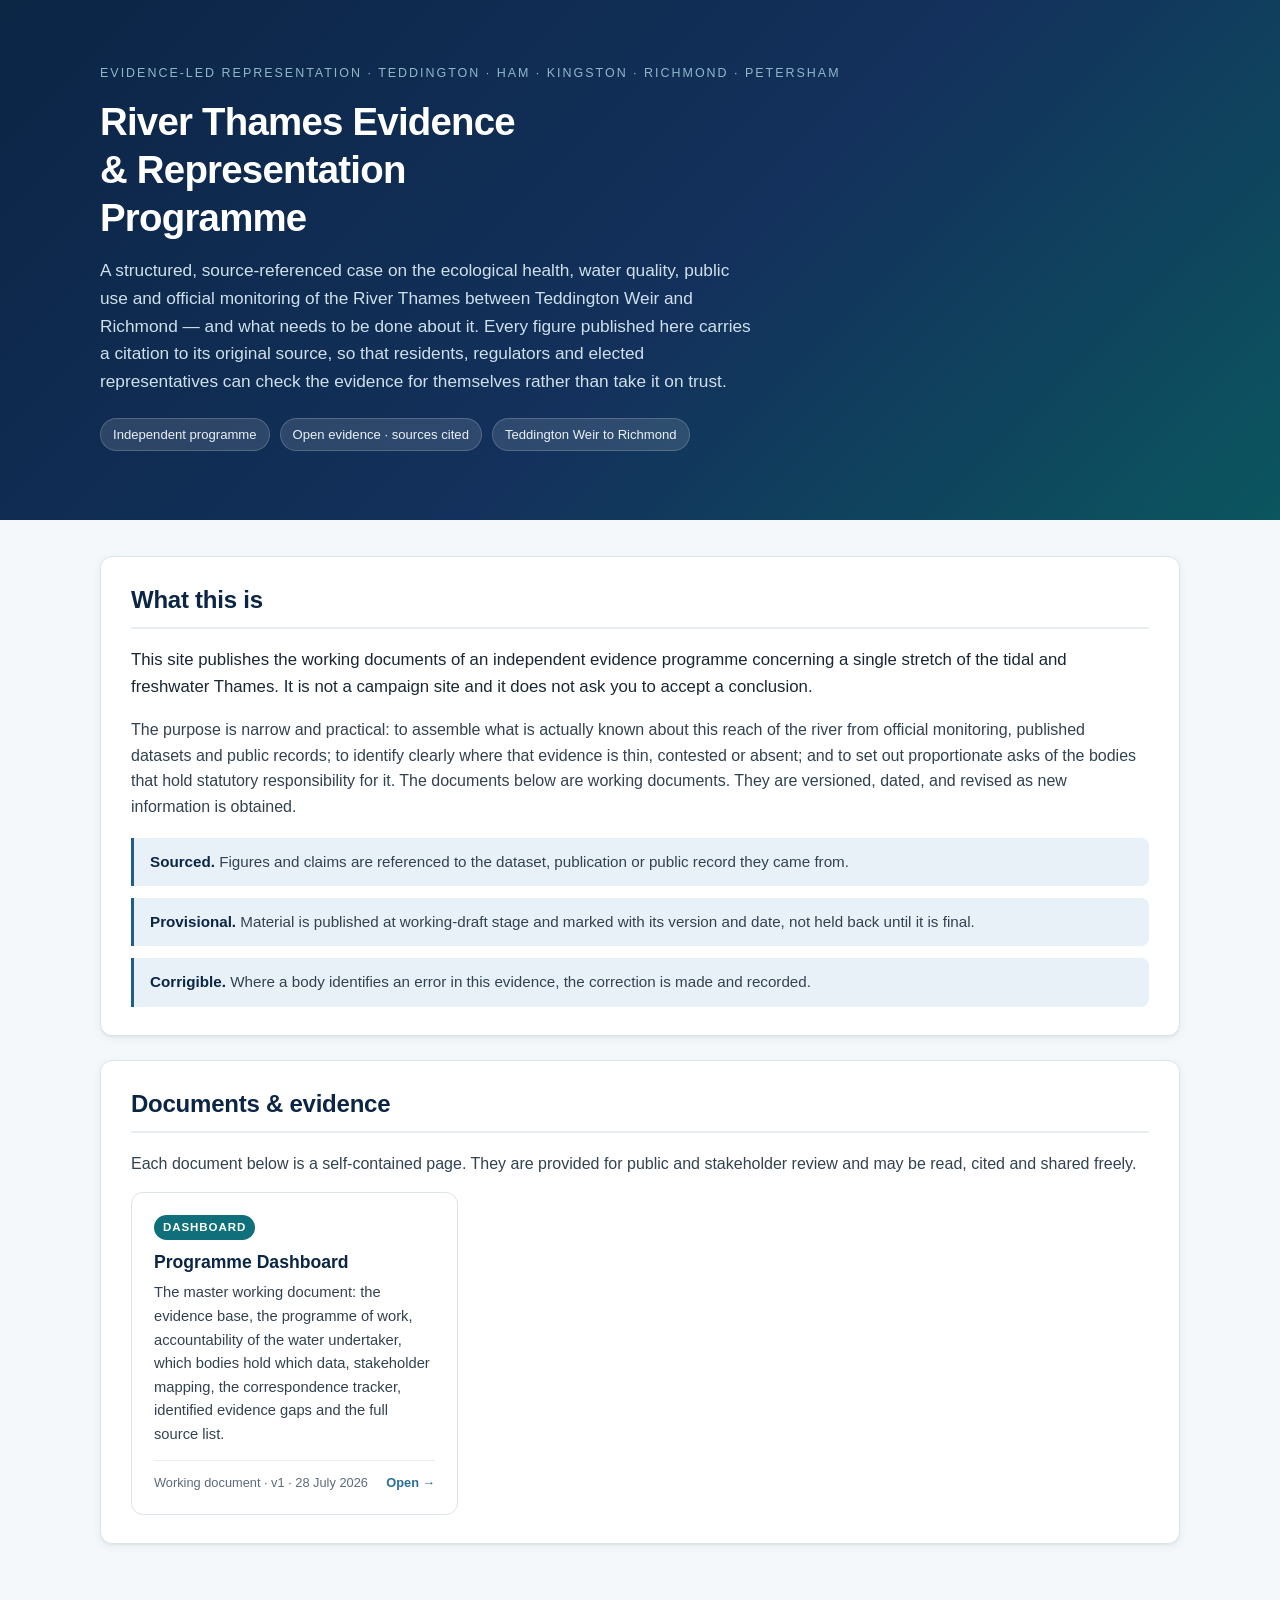
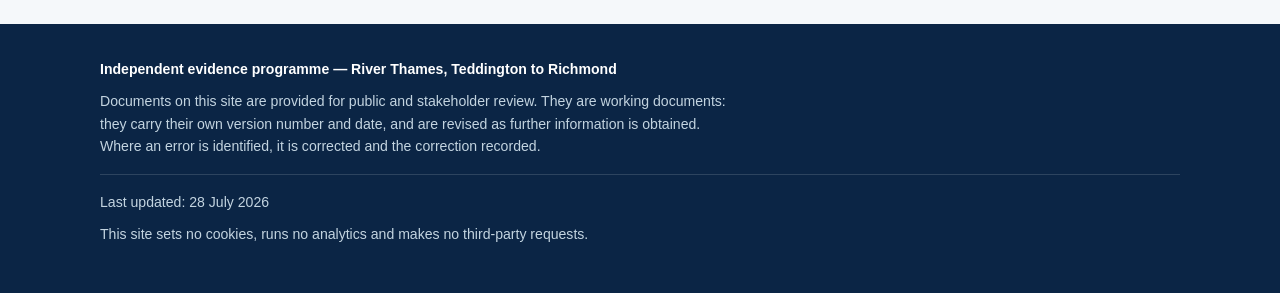
==== index.html @ 8371b926 "Public evidence site: landing page, dashboard, SWA config" ====
<!DOCTYPE html>
<html lang="en">
<head>
<meta charset="UTF-8">
<meta name="viewport" content="width=device-width, initial-scale=1.0">
<title>River Thames Evidence &amp; Representation Programme — Teddington to Richmond</title>
<meta name="description" content="An independent, source-referenced evidence programme on the ecological health, water quality, public use and official monitoring of the River Thames between Teddington Weir and Richmond.">
<meta name="robots" content="index, follow">
<meta name="color-scheme" content="light">
<link rel="icon" href="data:image/svg+xml,%3Csvg xmlns='http://www.w3.org/2000/svg' viewBox='0 0 32 32'%3E%3Crect width='32' height='32' rx='7' fill='%230b2545'/%3E%3Cpath d='M4 20c4-3 6 3 10 0s6 3 10 0' stroke='%232a6f97' stroke-width='2.5' fill='none' stroke-linecap='round'/%3E%3Cpath d='M4 25c4-3 6 3 10 0s6 3 10 0' stroke='%230f6f7a' stroke-width='2.5' fill='none' stroke-linecap='round'/%3E%3C/svg%3E">
<style>
  /* Palette and tokens carried over verbatim from the programme dashboard
     so the landing page and the documents read as one system. */
  :root{
    --navy:#0b2545; --navy2:#13315c; --teal:#0f6f7a; --teal-d:#0b565f;
    --river:#2a6f97; --ink:#1a2733; --body:#33424f; --muted:#5c6b78;
    --line:#dce4ec; --line2:#e9eef3; --bg:#f5f8fa; --card:#ffffff;
    --info:#1d5e8c; --info-bg:#e8f1f8;
    --shadow:0 1px 2px rgba(11,37,69,.06),0 3px 10px rgba(11,37,69,.05);
    --shadow-lift:0 2px 4px rgba(11,37,69,.08),0 10px 24px rgba(11,37,69,.10);
    --radius:12px;
  }
  *{box-sizing:border-box}
  html{scroll-behavior:smooth}
  body{
    margin:0; background:var(--bg); color:var(--body);
    font-family:-apple-system,BlinkMacSystemFont,"Segoe UI",Roboto,Helvetica,Arial,sans-serif;
    line-height:1.6; font-size:16px; -webkit-font-smoothing:antialiased;
  }
  a{color:var(--river)}
  a:hover{text-decoration:underline}
  h1,h2,h3{color:var(--navy); line-height:1.25; margin:0 0 .5em}
  p{margin:0 0 1em}
  .wrap{max-width:1120px; margin:0 auto; padding:0 20px}

  /* Keyboard users get a visible landing spot on every focusable element. */
  a:focus-visible,.skip:focus{outline:3px solid var(--teal); outline-offset:3px; border-radius:4px}
  .skip{
    position:absolute; left:-9999px; top:0; z-index:100;
    background:#fff; color:var(--navy); padding:12px 18px; font-weight:600;
    border-radius:0 0 var(--radius) 0;
  }
  .skip:focus{left:0}

  /* ---------- Hero ---------- */
  header.hero{
    background:linear-gradient(135deg,var(--navy) 0%,var(--navy2) 55%,var(--teal-d) 100%);
    color:#eaf1f6; padding:64px 0 56px;
  }
  header.hero .eyebrow{
    font-size:.78rem; letter-spacing:.16em; text-transform:uppercase;
    color:#8fb8c9; margin-bottom:14px;
  }
  header.hero h1{
    color:#fff; font-size:2.4rem; letter-spacing:-.02em;
    margin-bottom:.4em; max-width:20ch;
  }
  header.hero .mission{
    color:#cfe0ea; font-size:1.08rem; max-width:68ch; margin-bottom:22px;
  }
  header.hero .meta{display:flex; flex-wrap:wrap; gap:8px 10px; font-size:.82rem}
  header.hero .meta span{
    background:rgba(255,255,255,.12); border:1px solid rgba(255,255,255,.18);
    padding:5px 12px; border-radius:999px; color:#eaf1f6;
  }

  main{padding:36px 0 56px}
  section{
    background:var(--card); border:1px solid var(--line); border-radius:var(--radius);
    box-shadow:var(--shadow); padding:28px 30px; margin:0 0 24px;
  }
  section>h2{
    font-size:1.5rem; letter-spacing:-.01em; padding-bottom:12px;
    border-bottom:2px solid var(--line2); margin-bottom:18px;
  }
  .lede{font-size:1.05rem; color:var(--ink)}
  section p:last-child{margin-bottom:0}

  .principles{list-style:none; margin:18px 0 0; padding:0; display:grid; gap:12px}
  .principles li{
    padding:12px 16px; background:var(--info-bg); border-left:3px solid var(--info);
    border-radius:0 8px 8px 0; font-size:.95rem;
  }
  .principles strong{color:var(--navy)}

  /* ---------- Document cards ---------- */
  .doc-grid{
    display:grid; gap:18px; margin:0; padding:0; list-style:none;
    grid-template-columns:repeat(auto-fill,minmax(310px,1fr));
  }
  .doc-card{
    position:relative; display:flex; flex-direction:column;
    background:var(--card); border:1px solid var(--line); border-radius:var(--radius);
    padding:22px 22px 20px; transition:box-shadow .18s ease, border-color .18s ease, transform .18s ease;
  }
  .doc-card:hover{box-shadow:var(--shadow-lift); border-color:#c2d3e2; transform:translateY(-2px)}
  /* The whole card is the click target, but only the <a> is in the tab order,
     so keyboard and pointer users get the same affordance without duplicate stops. */
  .doc-card:focus-within{box-shadow:var(--shadow-lift); border-color:var(--teal)}
  .doc-card h3{font-size:1.1rem; margin:0 0 .45em}
  .doc-card h3 a{color:var(--navy); text-decoration:none}
  .doc-card h3 a::after{content:""; position:absolute; inset:0; border-radius:var(--radius)}
  .doc-card h3 a:hover{text-decoration:underline}
  .doc-card p{font-size:.92rem; color:var(--body); margin:0 0 14px}
  .doc-card .tag{
    align-self:flex-start; font-size:.72rem; font-weight:700; letter-spacing:.08em;
    text-transform:uppercase; color:#fff; background:var(--teal);
    padding:3px 9px; border-radius:999px; margin-bottom:12px;
  }
  .doc-card .foot{
    margin-top:auto; padding-top:12px; border-top:1px solid var(--line2);
    font-size:.8rem; color:var(--muted); display:flex; justify-content:space-between; gap:10px;
  }
  .doc-card .open{color:var(--river); font-weight:600}

  /* ---------- Footer ---------- */
  footer.site{
    background:var(--navy); color:#c3d4e0; padding:34px 0 38px; font-size:.88rem;
  }
  footer.site .wrap>p{margin:0 0 .7em; max-width:80ch}
  footer.site strong{color:#fff; font-weight:600}
  footer.site a{color:#9ec7dd}
  footer.site .rule{height:1px; background:rgba(255,255,255,.14); margin:16px 0}

  @media (max-width:640px){
    header.hero{padding:44px 0 38px}
    header.hero h1{font-size:1.75rem}
    header.hero .mission{font-size:1rem}
    section{padding:22px 20px}
    section>h2{font-size:1.3rem}
    .doc-grid{grid-template-columns:1fr}
  }
  @media (prefers-reduced-motion:reduce){
    html{scroll-behavior:auto}
    .doc-card{transition:none}
    .doc-card:hover{transform:none}
  }
</style>
</head>
<body>

<a class="skip" href="#documents">Skip to documents</a>

<header class="hero">
  <div class="wrap">
    <p class="eyebrow">Evidence-led representation · Teddington · Ham · Kingston · Richmond · Petersham</p>
    <h1>River Thames Evidence &amp; Representation Programme</h1>
    <p class="mission">
      A structured, source-referenced case on the ecological health, water quality, public use and
      official monitoring of the River Thames between Teddington Weir and Richmond — and what needs
      to be done about it. Every figure published here carries a citation to its original source,
      so that residents, regulators and elected representatives can check the evidence for
      themselves rather than take it on trust.
    </p>
    <p class="meta">
      <span>Independent programme</span>
      <span>Open evidence · sources cited</span>
      <span>Teddington Weir to Richmond</span>
    </p>
  </div>
</header>

<main>
  <div class="wrap">

    <section id="about" aria-labelledby="about-h">
      <h2 id="about-h">What this is</h2>
      <p class="lede">
        This site publishes the working documents of an independent evidence programme concerning
        a single stretch of the tidal and freshwater Thames. It is not a campaign site and it does
        not ask you to accept a conclusion.
      </p>
      <p>
        The purpose is narrow and practical: to assemble what is actually known about this reach of
        the river from official monitoring, published datasets and public records; to identify
        clearly where that evidence is thin, contested or absent; and to set out proportionate asks
        of the bodies that hold statutory responsibility for it. The documents below are working
        documents. They are versioned, dated, and revised as new information is obtained.
      </p>
      <ul class="principles">
        <li><strong>Sourced.</strong> Figures and claims are referenced to the dataset, publication or public record they came from.</li>
        <li><strong>Provisional.</strong> Material is published at working-draft stage and marked with its version and date, not held back until it is final.</li>
        <li><strong>Corrigible.</strong> Where a body identifies an error in this evidence, the correction is made and recorded.</li>
      </ul>
    </section>

    <section id="documents" aria-labelledby="documents-h">
      <h2 id="documents-h">Documents &amp; evidence</h2>
      <p>
        Each document below is a self-contained page. They are provided for public and stakeholder
        review and may be read, cited and shared freely.
      </p>

      <ul class="doc-grid">

        <!-- ===================================================================
             TO ADD A DOCUMENT:
             1. Drop your .html file into /docs
             2. Copy one <li class="doc-card"> block below and edit the four
                parts marked ①②③④. Nothing else needs to change.
             ================================================================ -->

        <li class="doc-card">
          <span class="tag">Dashboard</span>
          <!-- ① link + ② title -->
          <h3><a href="/docs/River-Thames-Programme-Dashboard.html">Programme Dashboard</a></h3>
          <!-- ③ description -->
          <p>
            The master working document: the evidence base, the programme of work, accountability
            of the water undertaker, which bodies hold which data, stakeholder mapping, the
            correspondence tracker, identified evidence gaps and the full source list.
          </p>
          <!-- ④ status / date -->
          <p class="foot"><span>Working document · v1 · 28 July 2026</span><span class="open">Open →</span></p>
        </li>

      </ul>
    </section>

  </div>
</main>

<footer class="site">
  <div class="wrap">
    <p><strong>Independent evidence programme — River Thames, Teddington to Richmond</strong></p>
    <p>
      Documents on this site are provided for public and stakeholder review. They are working
      documents: they carry their own version number and date, and are revised as further
      information is obtained. Where an error is identified, it is corrected and the correction
      recorded.
    </p>
    <div class="rule"></div>
    <p>Last updated: <time datetime="2026-07-28">28 July 2026</time></p>
    <p>This site sets no cookies, runs no analytics and makes no third-party requests.</p>
  </div>
</footer>

</body>
</html>
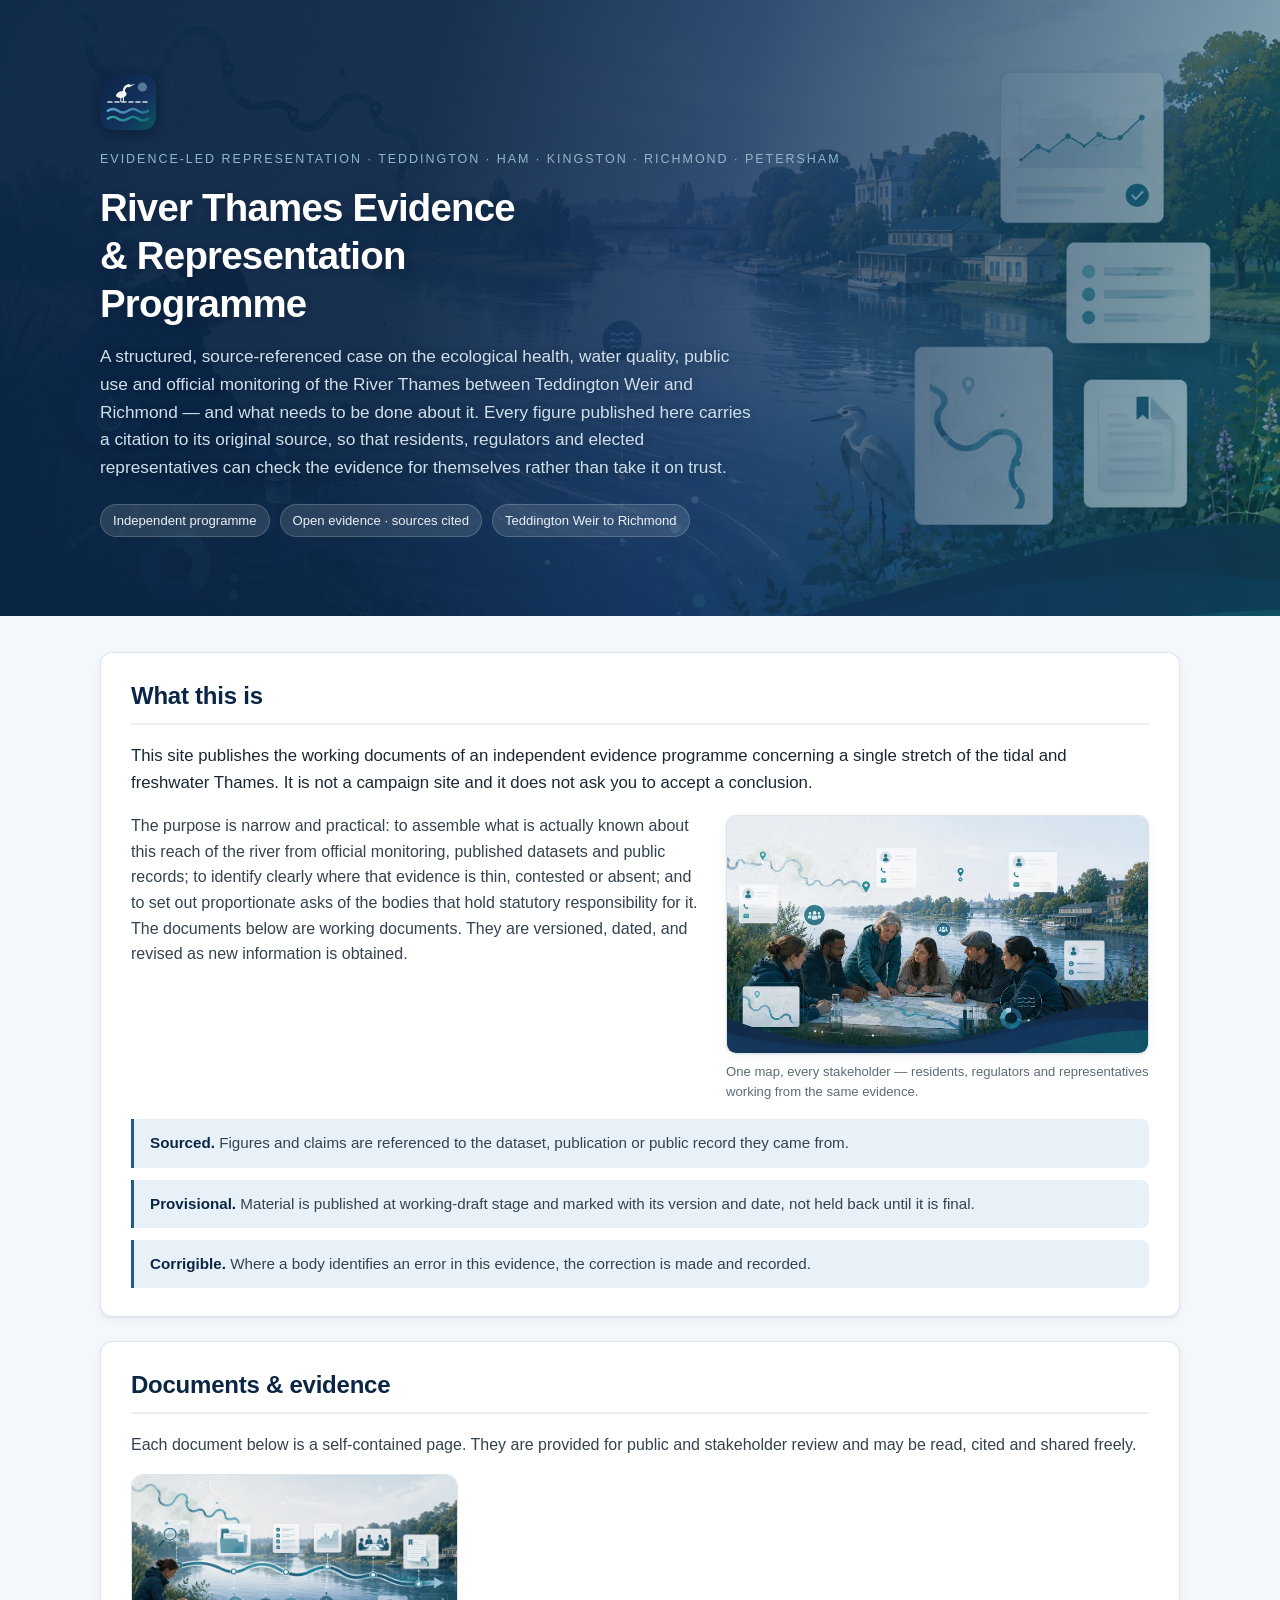
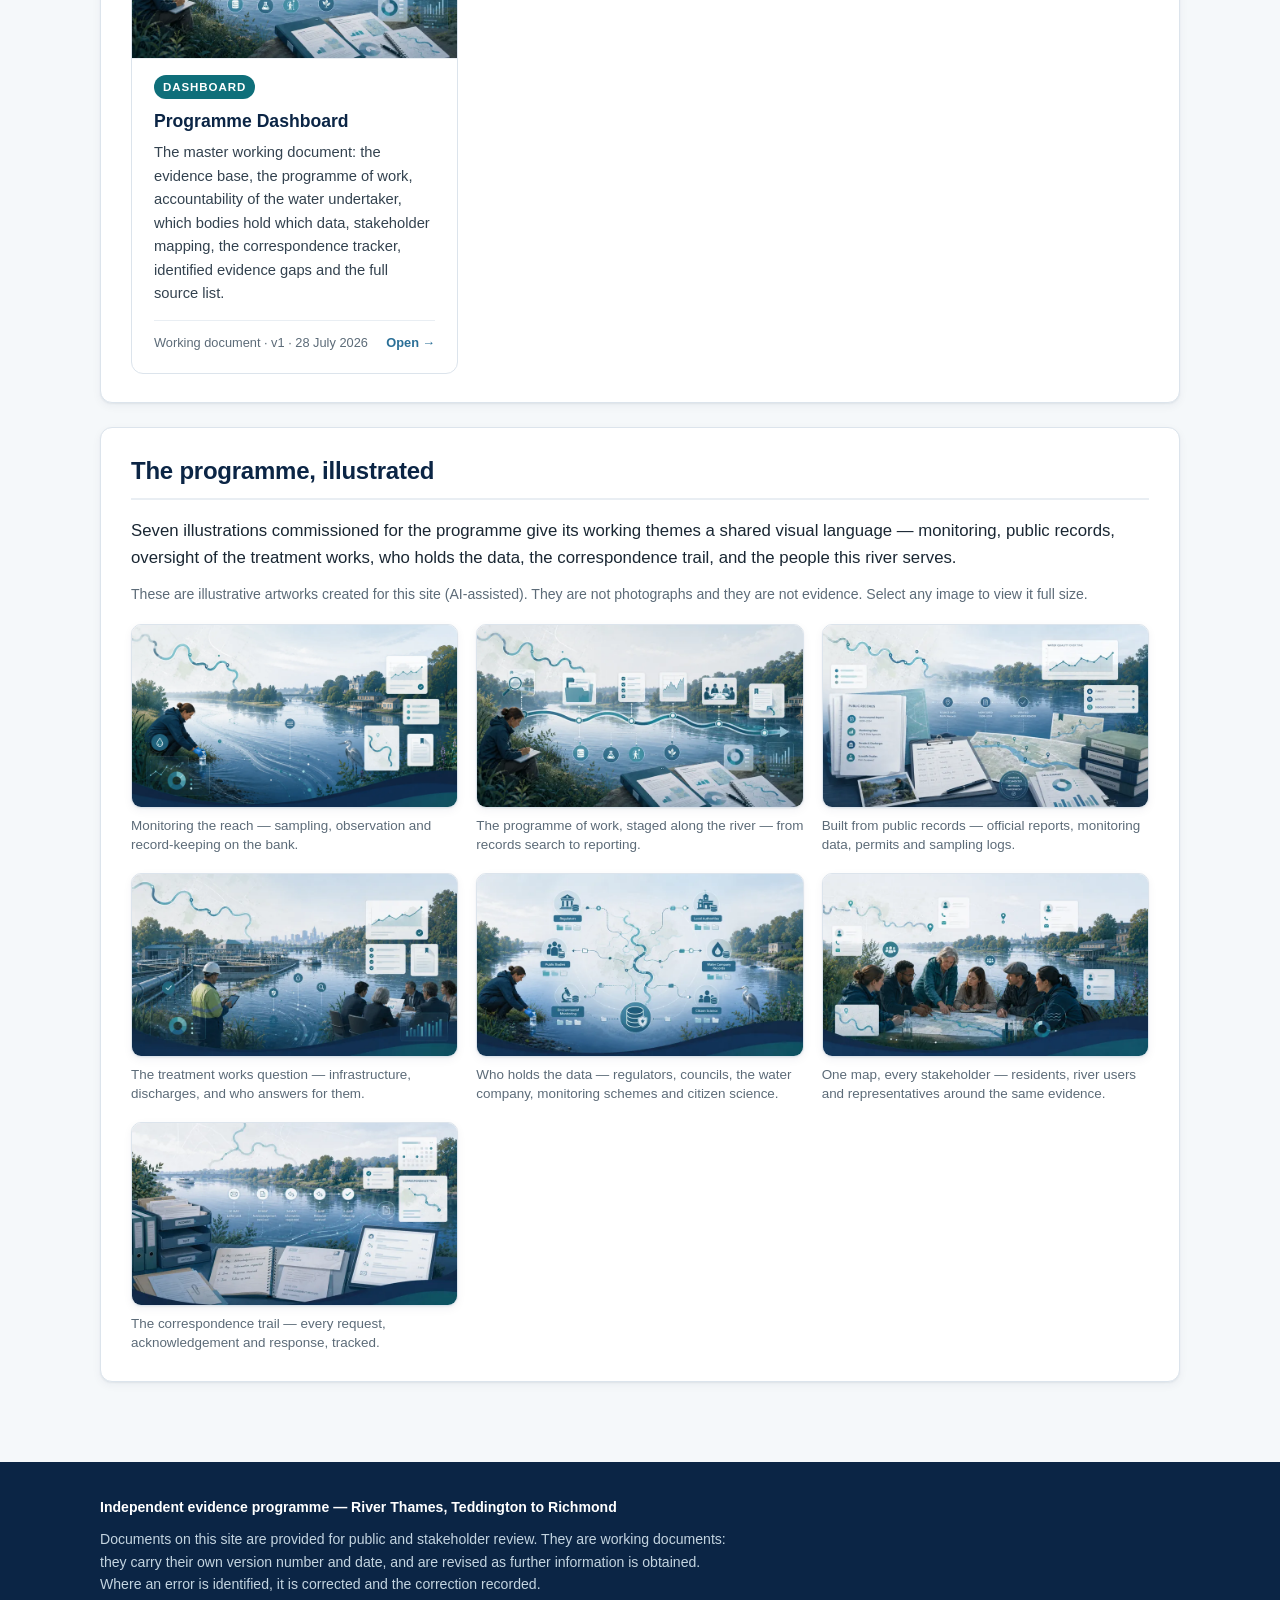
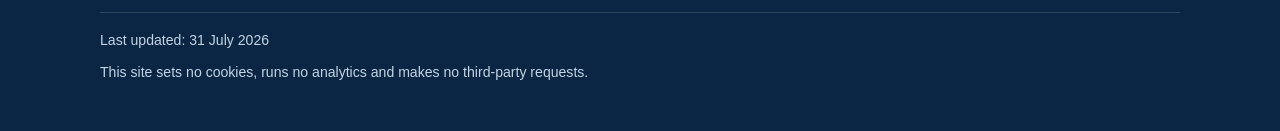
==== commit 84fe0b13: "Integrate illustrations, branding, favicons and SEO across the site - Optimised WebP+JPEG derivative" ====
--- a/index.html
+++ b/index.html
@@ -7,7 +7,23 @@
 <meta name="description" content="An independent, source-referenced evidence programme on the ecological health, water quality, public use and official monitoring of the River Thames between Teddington Weir and Richmond.">
 <meta name="robots" content="index, follow">
 <meta name="color-scheme" content="light">
-<link rel="icon" href="data:image/svg+xml,%3Csvg xmlns='http://www.w3.org/2000/svg' viewBox='0 0 32 32'%3E%3Crect width='32' height='32' rx='7' fill='%230b2545'/%3E%3Cpath d='M4 20c4-3 6 3 10 0s6 3 10 0' stroke='%232a6f97' stroke-width='2.5' fill='none' stroke-linecap='round'/%3E%3Cpath d='M4 25c4-3 6 3 10 0s6 3 10 0' stroke='%230f6f7a' stroke-width='2.5' fill='none' stroke-linecap='round'/%3E%3C/svg%3E">
+<link rel="icon" href="/favicon.ico" sizes="48x48">
+<link rel="icon" href="/favicon.svg" type="image/svg+xml">
+<link rel="apple-touch-icon" href="/apple-touch-icon.png">
+<link rel="manifest" href="/site.webmanifest">
+<meta name="theme-color" content="#0b2545">
+<link rel="sitemap" type="application/xml" href="/sitemap.xml">
+<meta property="og:type" content="website">
+<meta property="og:site_name" content="River Thames Evidence &amp; Representation Programme">
+<meta property="og:title" content="River Thames Evidence &amp; Representation Programme — Teddington to Richmond">
+<meta property="og:description" content="An independent, source-referenced evidence programme on the ecological health, water quality, public use and official monitoring of the River Thames between Teddington Weir and Richmond.">
+<meta property="og:url" content="https://jolly-flower-06c523503.7.azurestaticapps.net/">
+<meta property="og:image" content="https://jolly-flower-06c523503.7.azurestaticapps.net/images/brand/river-thames-evidence-programme-share.jpg">
+<meta property="og:image:width" content="1200">
+<meta property="og:image:height" content="630">
+<meta property="og:image:alt" content="Illustration of the River Thames at Teddington with the programme title overlaid.">
+<meta name="twitter:card" content="summary_large_image">
+<meta name="twitter:image" content="https://jolly-flower-06c523503.7.azurestaticapps.net/images/brand/river-thames-evidence-programme-share.jpg">
 <style>
   /* Palette and tokens carried over verbatim from the programme dashboard
      so the landing page and the documents read as one system. */
@@ -44,9 +60,17 @@
 
   /* ---------- Hero ---------- */
   header.hero{
-    background:linear-gradient(135deg,var(--navy) 0%,var(--navy2) 55%,var(--teal-d) 100%);
-    color:#eaf1f6; padding:64px 0 56px;
-  }
+    background:
+      linear-gradient(102deg, rgba(11,37,69,.97) 0%, rgba(11,37,69,.94) 32%, rgba(19,49,92,.85) 54%, rgba(11,86,95,.38) 100%),
+      url('/images/web/river-thames-water-quality-monitoring-teddington-1600.webp') right center/cover no-repeat,
+      linear-gradient(135deg,var(--navy) 0%,var(--navy2) 55%,var(--teal-d) 100%);
+    color:#eaf1f6; padding:74px 0 66px;
+  }
+  header.hero .mark{
+    display:block; width:56px; height:56px; margin-bottom:20px;
+    border-radius:13px; box-shadow:0 3px 14px rgba(4,14,28,.45);
+  }
+  header.hero h1,header.hero .mission{text-shadow:0 1px 10px rgba(8,20,38,.30)}
   header.hero .eyebrow{
     font-size:.78rem; letter-spacing:.16em; text-transform:uppercase;
     color:#8fb8c9; margin-bottom:14px;
@@ -82,6 +106,12 @@
     border-radius:0 8px 8px 0; font-size:.95rem;
   }
   .principles strong{color:var(--navy)}
+
+  /* ---------- Inline figures ---------- */
+  .about-row{display:grid; grid-template-columns:1.35fr 1fr; gap:24px; align-items:start}
+  .about-row figure{margin:2px 0 0}
+  .about-row img{width:100%; height:auto; display:block; border-radius:10px; border:1px solid var(--line); box-shadow:var(--shadow)}
+  .about-row figcaption{font-size:.82rem; color:var(--muted); margin-top:8px; line-height:1.5}
 
   /* ---------- Document cards ---------- */
   .doc-grid{
@@ -102,6 +132,8 @@
   .doc-card h3 a::after{content:""; position:absolute; inset:0; border-radius:var(--radius)}
   .doc-card h3 a:hover{text-decoration:underline}
   .doc-card p{font-size:.92rem; color:var(--body); margin:0 0 14px}
+  .doc-card .thumb{margin:-22px -22px 16px; border-radius:var(--radius) var(--radius) 0 0; overflow:hidden; border-bottom:1px solid var(--line2)}
+  .doc-card .thumb img{display:block; width:100%; height:auto; aspect-ratio:16/9; object-fit:cover}
   .doc-card .tag{
     align-self:flex-start; font-size:.72rem; font-weight:700; letter-spacing:.08em;
     text-transform:uppercase; color:#fff; background:var(--teal);
@@ -113,6 +145,31 @@
   }
   .doc-card .open{color:var(--river); font-weight:600}
 
+  /* ---------- Illustration gallery ---------- */
+  .art-note{font-size:.88rem; color:var(--muted); margin:-6px 0 18px}
+  .art-grid{list-style:none; margin:0; padding:0; display:grid; gap:18px; grid-template-columns:repeat(auto-fill,minmax(300px,1fr))}
+  .art-grid figure{margin:0}
+  .art-grid a.art{display:block; border-radius:10px}
+  .art-grid img{display:block; width:100%; height:auto; aspect-ratio:16/9; object-fit:cover; border-radius:10px; border:1px solid var(--line); box-shadow:var(--shadow); transition:transform .18s ease, box-shadow .18s ease}
+  .art-grid a.art:hover img{transform:translateY(-2px); box-shadow:var(--shadow-lift)}
+  .art-grid figcaption{font-size:.84rem; color:var(--muted); margin-top:8px; line-height:1.45}
+
+  /* CSS-only lightbox — keeps script-src 'none' intact */
+  .lightbox{position:fixed; inset:0; z-index:60; display:none; align-items:center; justify-content:center; padding:26px; background:rgba(7,18,36,.90)}
+  .lightbox:target{display:flex}
+  .lightbox .lb-bg{position:absolute; inset:0}
+  .lightbox figure{position:relative; margin:0; max-width:min(1080px,94vw)}
+  .lightbox img{display:block; width:100%; height:auto; max-height:82vh; object-fit:contain; border-radius:12px; box-shadow:0 22px 70px rgba(0,0,0,.55)}
+  .lightbox figcaption{color:#cfe0ea; font-size:.9rem; text-align:center; margin-top:12px}
+  .lightbox .lb-close{position:absolute; top:-46px; right:-6px; color:#fff; font-size:2rem; line-height:1; text-decoration:none; padding:6px 10px}
+  .lightbox .lb-prev,.lightbox .lb-next{position:absolute; top:50%; transform:translateY(-50%); color:#fff; font-size:2.6rem; line-height:1; text-decoration:none; padding:10px 14px; opacity:.85}
+  .lightbox .lb-prev{left:-58px} .lightbox .lb-next{right:-58px}
+  .lightbox .lb-prev:hover,.lightbox .lb-next:hover,.lightbox .lb-close:hover{opacity:1; text-decoration:none}
+  @media (max-width:900px){
+    .lightbox .lb-prev{left:6px} .lightbox .lb-next{right:6px}
+    .lightbox .lb-close{top:-44px; right:2px}
+  }
+
   /* ---------- Footer ---------- */
   footer.site{
     background:var(--navy); color:#c3d4e0; padding:34px 0 38px; font-size:.88rem;
@@ -122,8 +179,11 @@
   footer.site a{color:#9ec7dd}
   footer.site .rule{height:1px; background:rgba(255,255,255,.14); margin:16px 0}
 
+  @media (max-width:760px){
+    .about-row{grid-template-columns:1fr}
+  }
   @media (max-width:640px){
-    header.hero{padding:44px 0 38px}
+    header.hero{padding:48px 0 42px}
     header.hero h1{font-size:1.75rem}
     header.hero .mission{font-size:1rem}
     section{padding:22px 20px}
@@ -132,8 +192,9 @@
   }
   @media (prefers-reduced-motion:reduce){
     html{scroll-behavior:auto}
-    .doc-card{transition:none}
+    .doc-card,.art-grid img{transition:none}
     .doc-card:hover{transform:none}
+    .art-grid a.art:hover img{transform:none}
   }
 </style>
 </head>
@@ -143,6 +204,7 @@
 
 <header class="hero">
   <div class="wrap">
+    <img class="mark" src="/images/brand/logo-mark.svg" alt="" width="56" height="56">
     <p class="eyebrow">Evidence-led representation · Teddington · Ham · Kingston · Richmond · Petersham</p>
     <h1>River Thames Evidence &amp; Representation Programme</h1>
     <p class="mission">
@@ -170,13 +232,23 @@
         a single stretch of the tidal and freshwater Thames. It is not a campaign site and it does
         not ask you to accept a conclusion.
       </p>
-      <p>
-        The purpose is narrow and practical: to assemble what is actually known about this reach of
-        the river from official monitoring, published datasets and public records; to identify
-        clearly where that evidence is thin, contested or absent; and to set out proportionate asks
-        of the bodies that hold statutory responsibility for it. The documents below are working
-        documents. They are versioned, dated, and revised as new information is obtained.
-      </p>
+      <div class="about-row">
+        <p>
+          The purpose is narrow and practical: to assemble what is actually known about this reach of
+          the river from official monitoring, published datasets and public records; to identify
+          clearly where that evidence is thin, contested or absent; and to set out proportionate asks
+          of the bodies that hold statutory responsibility for it. The documents below are working
+          documents. They are versioned, dated, and revised as new information is obtained.
+        </p>
+        <figure>
+          <picture>
+            <source type="image/webp" srcset="/images/web/river-thames-community-stakeholders-map-800.webp 800w, /images/web/river-thames-community-stakeholders-map-1600.webp 1600w" sizes="(max-width:760px) 92vw, 420px">
+            <img src="/images/web/river-thames-community-stakeholders-map-800.jpg" width="800" height="450" loading="lazy"
+                 alt="Illustration of six people gathered around a large map of the river spread on a table at the water's edge, discussing and taking notes.">
+          </picture>
+          <figcaption>One map, every stakeholder — residents, regulators and representatives working from the same evidence.</figcaption>
+        </figure>
+      </div>
       <ul class="principles">
         <li><strong>Sourced.</strong> Figures and claims are referenced to the dataset, publication or public record they came from.</li>
         <li><strong>Provisional.</strong> Material is published at working-draft stage and marked with its version and date, not held back until it is final.</li>
@@ -196,11 +268,19 @@
         <!-- ===================================================================
              TO ADD A DOCUMENT:
              1. Drop your .html file into /docs
-             2. Copy one <li class="doc-card"> block below and edit the four
-                parts marked ①②③④. Nothing else needs to change.
+             2. Copy one <li class="doc-card"> block below and edit the five
+                parts marked ⓪①②③④. The thumbnail ⓪ is optional — delete the
+                <div class="thumb"> block for a text-only card.
              ================================================================ -->
 
         <li class="doc-card">
+          <!-- ⓪ thumbnail (optional) -->
+          <div class="thumb">
+            <picture>
+              <source type="image/webp" srcset="/images/web/river-thames-evidence-programme-roadmap-800.webp">
+              <img src="/images/web/river-thames-evidence-programme-roadmap-800.jpg" width="800" height="450" loading="lazy" alt="">
+            </picture>
+          </div>
           <span class="tag">Dashboard</span>
           <!-- ① link + ② title -->
           <h3><a href="/docs/River-Thames-Programme-Dashboard.html">Programme Dashboard</a></h3>
@@ -217,6 +297,206 @@
       </ul>
     </section>
 
+    <section id="gallery" aria-labelledby="gallery-h">
+      <h2 id="gallery-h">The programme, illustrated</h2>
+      <p class="lede">
+        Seven illustrations commissioned for the programme give its working themes a shared visual
+        language — monitoring, public records, oversight of the treatment works, who holds the data,
+        the correspondence trail, and the people this river serves.
+      </p>
+      <p class="art-note">
+        These are illustrative artworks created for this site (AI-assisted). They are not photographs
+        and they are not evidence. Select any image to view it full size.
+      </p>
+      <ul class="art-grid">
+        <li>
+          <figure>
+            <a class="art" href="#lb-1" aria-label="View full size: monitoring the reach">
+              <picture>
+                <source type="image/webp" srcset="/images/web/river-thames-water-quality-monitoring-teddington-800.webp 800w, /images/web/river-thames-water-quality-monitoring-teddington-1600.webp 1600w" sizes="(max-width:640px) 92vw, (max-width:1120px) 45vw, 350px">
+                <img src="/images/web/river-thames-water-quality-monitoring-teddington-800.jpg" width="800" height="450" loading="lazy"
+                     alt="Illustration of a scientist crouching at the river's edge taking a water sample, with a grey heron nearby, a bridge and riverside buildings beyond, and monitoring charts overlaid on the sky.">
+              </picture>
+            </a>
+            <figcaption>Monitoring the reach — sampling, observation and record-keeping on the bank.</figcaption>
+          </figure>
+        </li>
+        <li>
+          <figure>
+            <a class="art" href="#lb-2" aria-label="View full size: the programme of work">
+              <picture>
+                <source type="image/webp" srcset="/images/web/river-thames-evidence-programme-roadmap-800.webp 800w, /images/web/river-thames-evidence-programme-roadmap-1600.webp 1600w" sizes="(max-width:640px) 92vw, (max-width:1120px) 45vw, 350px">
+                <img src="/images/web/river-thames-evidence-programme-roadmap-800.jpg" width="800" height="450" loading="lazy"
+                     alt="Illustration of a staged roadmap winding across a river scene, with icons for searching records, data files, checklists, charts, meetings and published reports.">
+              </picture>
+            </a>
+            <figcaption>The programme of work, staged along the river — from records search to reporting.</figcaption>
+          </figure>
+        </li>
+        <li>
+          <figure>
+            <a class="art" href="#lb-3" aria-label="View full size: built from public records">
+              <picture>
+                <source type="image/webp" srcset="/images/web/river-thames-water-quality-public-records-800.webp 800w, /images/web/river-thames-water-quality-public-records-1600.webp 1600w" sizes="(max-width:640px) 92vw, (max-width:1120px) 45vw, 350px">
+                <img src="/images/web/river-thames-water-quality-public-records-800.jpg" width="800" height="450" loading="lazy"
+                     alt="Illustration of a desk of public records beside the river: stacked environmental reports, a clipboard of sampling notes, maps of the river and reference books of monitoring data.">
+              </picture>
+            </a>
+            <figcaption>Built from public records — official reports, monitoring data, permits and sampling logs.</figcaption>
+          </figure>
+        </li>
+        <li>
+          <figure>
+            <a class="art" href="#lb-4" aria-label="View full size: the treatment works question">
+              <picture>
+                <source type="image/webp" srcset="/images/web/river-thames-sewage-treatment-works-oversight-800.webp 800w, /images/web/river-thames-sewage-treatment-works-oversight-1600.webp 1600w" sizes="(max-width:640px) 92vw, (max-width:1120px) 45vw, 350px">
+                <img src="/images/web/river-thames-sewage-treatment-works-oversight-800.jpg" width="800" height="450" loading="lazy"
+                     alt="Illustration of a sewage treatment works beside the river, with an engineer recording readings on a tablet and officials meeting at a table on the bank.">
+              </picture>
+            </a>
+            <figcaption>The treatment works question — infrastructure, discharges, and who answers for them.</figcaption>
+          </figure>
+        </li>
+        <li>
+          <figure>
+            <a class="art" href="#lb-5" aria-label="View full size: who holds the data">
+              <picture>
+                <source type="image/webp" srcset="/images/web/river-thames-environmental-data-holders-800.webp 800w, /images/web/river-thames-environmental-data-holders-1600.webp 1600w" sizes="(max-width:640px) 92vw, (max-width:1120px) 45vw, 350px">
+                <img src="/images/web/river-thames-environmental-data-holders-800.jpg" width="800" height="450" loading="lazy"
+                     alt="Illustration of a diagram over the river connecting the bodies that hold river data — regulators, local authorities, public bodies, water company records, environmental monitoring and citizen science — to a central database.">
+              </picture>
+            </a>
+            <figcaption>Who holds the data — regulators, councils, the water company, monitoring schemes and citizen science.</figcaption>
+          </figure>
+        </li>
+        <li>
+          <figure>
+            <a class="art" href="#lb-6" aria-label="View full size: one map, every stakeholder">
+              <picture>
+                <source type="image/webp" srcset="/images/web/river-thames-community-stakeholders-map-800.webp 800w, /images/web/river-thames-community-stakeholders-map-1600.webp 1600w" sizes="(max-width:640px) 92vw, (max-width:1120px) 45vw, 350px">
+                <img src="/images/web/river-thames-community-stakeholders-map-800.jpg" width="800" height="450" loading="lazy"
+                     alt="Illustration of residents and river users gathered around a large map of the river at the water's edge.">
+              </picture>
+            </a>
+            <figcaption>One map, every stakeholder — residents, river users and representatives around the same evidence.</figcaption>
+          </figure>
+        </li>
+        <li>
+          <figure>
+            <a class="art" href="#lb-7" aria-label="View full size: the correspondence trail">
+              <picture>
+                <source type="image/webp" srcset="/images/web/river-thames-correspondence-tracker-800.webp 800w, /images/web/river-thames-correspondence-tracker-1600.webp 1600w" sizes="(max-width:640px) 92vw, (max-width:1120px) 45vw, 350px">
+                <img src="/images/web/river-thames-correspondence-tracker-800.jpg" width="800" height="450" loading="lazy"
+                     alt="Illustration of a correspondence workflow beside the river: letter trays marked incoming, sent and archive, a handwritten log of dates, envelopes and a tablet showing a tracked thread.">
+              </picture>
+            </a>
+            <figcaption>The correspondence trail — every request, acknowledgement and response, tracked.</figcaption>
+          </figure>
+        </li>
+      </ul>
+    </section>
+
+    <!-- Full-size viewers for the gallery. CSS-only (:target), so the site's
+         script-src 'none' policy stays exactly as it is. -->
+    <div class="lightbox" id="lb-1" role="dialog" aria-label="Full-size illustration 1 of 7">
+      <a class="lb-bg" href="#gallery" aria-hidden="true" tabindex="-1"></a>
+      <figure>
+        <picture>
+          <source type="image/webp" srcset="/images/web/river-thames-water-quality-monitoring-teddington-1600.webp">
+          <img src="/images/web/river-thames-water-quality-monitoring-teddington-1600.jpg" width="1600" height="900" loading="lazy"
+               alt="Illustration of a scientist taking a water sample at the river's edge, with a grey heron, a bridge and riverside buildings, and monitoring charts overlaid.">
+        </picture>
+        <figcaption>Monitoring the reach — sampling, observation and record-keeping on the bank. Programme illustration.</figcaption>
+        <a class="lb-close" href="#gallery" aria-label="Close full-size view">×</a>
+        <a class="lb-prev" href="#lb-7" aria-label="Previous illustration">‹</a>
+        <a class="lb-next" href="#lb-2" aria-label="Next illustration">›</a>
+      </figure>
+    </div>
+    <div class="lightbox" id="lb-2" role="dialog" aria-label="Full-size illustration 2 of 7">
+      <a class="lb-bg" href="#gallery" aria-hidden="true" tabindex="-1"></a>
+      <figure>
+        <picture>
+          <source type="image/webp" srcset="/images/web/river-thames-evidence-programme-roadmap-1600.webp">
+          <img src="/images/web/river-thames-evidence-programme-roadmap-1600.jpg" width="1600" height="900" loading="lazy"
+               alt="Illustration of a staged roadmap winding across a river scene with icons for records, checks, charts, meetings and reports.">
+        </picture>
+        <figcaption>The programme of work, staged along the river. Programme illustration.</figcaption>
+        <a class="lb-close" href="#gallery" aria-label="Close full-size view">×</a>
+        <a class="lb-prev" href="#lb-1" aria-label="Previous illustration">‹</a>
+        <a class="lb-next" href="#lb-3" aria-label="Next illustration">›</a>
+      </figure>
+    </div>
+    <div class="lightbox" id="lb-3" role="dialog" aria-label="Full-size illustration 3 of 7">
+      <a class="lb-bg" href="#gallery" aria-hidden="true" tabindex="-1"></a>
+      <figure>
+        <picture>
+          <source type="image/webp" srcset="/images/web/river-thames-water-quality-public-records-1600.webp">
+          <img src="/images/web/river-thames-water-quality-public-records-1600.jpg" width="1600" height="900" loading="lazy"
+               alt="Illustration of a desk of public records beside the river — reports, sampling notes, maps and reference books.">
+        </picture>
+        <figcaption>Built from public records. Programme illustration.</figcaption>
+        <a class="lb-close" href="#gallery" aria-label="Close full-size view">×</a>
+        <a class="lb-prev" href="#lb-2" aria-label="Previous illustration">‹</a>
+        <a class="lb-next" href="#lb-4" aria-label="Next illustration">›</a>
+      </figure>
+    </div>
+    <div class="lightbox" id="lb-4" role="dialog" aria-label="Full-size illustration 4 of 7">
+      <a class="lb-bg" href="#gallery" aria-hidden="true" tabindex="-1"></a>
+      <figure>
+        <picture>
+          <source type="image/webp" srcset="/images/web/river-thames-sewage-treatment-works-oversight-1600.webp">
+          <img src="/images/web/river-thames-sewage-treatment-works-oversight-1600.jpg" width="1600" height="900" loading="lazy"
+               alt="Illustration of a sewage treatment works beside the river with an engineer recording readings and officials meeting on the bank.">
+        </picture>
+        <figcaption>The treatment works question. Programme illustration.</figcaption>
+        <a class="lb-close" href="#gallery" aria-label="Close full-size view">×</a>
+        <a class="lb-prev" href="#lb-3" aria-label="Previous illustration">‹</a>
+        <a class="lb-next" href="#lb-5" aria-label="Next illustration">›</a>
+      </figure>
+    </div>
+    <div class="lightbox" id="lb-5" role="dialog" aria-label="Full-size illustration 5 of 7">
+      <a class="lb-bg" href="#gallery" aria-hidden="true" tabindex="-1"></a>
+      <figure>
+        <picture>
+          <source type="image/webp" srcset="/images/web/river-thames-environmental-data-holders-1600.webp">
+          <img src="/images/web/river-thames-environmental-data-holders-1600.jpg" width="1600" height="900" loading="lazy"
+               alt="Illustration connecting the bodies that hold river data — regulators, local authorities, public bodies, the water company, monitoring and citizen science — to a central database.">
+        </picture>
+        <figcaption>Who holds the data. Programme illustration.</figcaption>
+        <a class="lb-close" href="#gallery" aria-label="Close full-size view">×</a>
+        <a class="lb-prev" href="#lb-4" aria-label="Previous illustration">‹</a>
+        <a class="lb-next" href="#lb-6" aria-label="Next illustration">›</a>
+      </figure>
+    </div>
+    <div class="lightbox" id="lb-6" role="dialog" aria-label="Full-size illustration 6 of 7">
+      <a class="lb-bg" href="#gallery" aria-hidden="true" tabindex="-1"></a>
+      <figure>
+        <picture>
+          <source type="image/webp" srcset="/images/web/river-thames-community-stakeholders-map-1600.webp">
+          <img src="/images/web/river-thames-community-stakeholders-map-1600.jpg" width="1600" height="900" loading="lazy"
+               alt="Illustration of residents and river users gathered around a large map of the river at the water's edge.">
+        </picture>
+        <figcaption>One map, every stakeholder. Programme illustration.</figcaption>
+        <a class="lb-close" href="#gallery" aria-label="Close full-size view">×</a>
+        <a class="lb-prev" href="#lb-5" aria-label="Previous illustration">‹</a>
+        <a class="lb-next" href="#lb-7" aria-label="Next illustration">›</a>
+      </figure>
+    </div>
+    <div class="lightbox" id="lb-7" role="dialog" aria-label="Full-size illustration 7 of 7">
+      <a class="lb-bg" href="#gallery" aria-hidden="true" tabindex="-1"></a>
+      <figure>
+        <picture>
+          <source type="image/webp" srcset="/images/web/river-thames-correspondence-tracker-1600.webp">
+          <img src="/images/web/river-thames-correspondence-tracker-1600.jpg" width="1600" height="900" loading="lazy"
+               alt="Illustration of a correspondence workflow beside the river — letter trays, a handwritten log of dates, envelopes and a tablet showing a tracked thread.">
+        </picture>
+        <figcaption>The correspondence trail. Programme illustration.</figcaption>
+        <a class="lb-close" href="#gallery" aria-label="Close full-size view">×</a>
+        <a class="lb-prev" href="#lb-6" aria-label="Previous illustration">‹</a>
+        <a class="lb-next" href="#lb-1" aria-label="Next illustration">›</a>
+      </figure>
+    </div>
+
   </div>
 </main>
 
@@ -230,7 +510,7 @@
       recorded.
     </p>
     <div class="rule"></div>
-    <p>Last updated: <time datetime="2026-07-28">28 July 2026</time></p>
+    <p>Last updated: <time datetime="2026-07-31">31 July 2026</time></p>
     <p>This site sets no cookies, runs no analytics and makes no third-party requests.</p>
   </div>
 </footer>
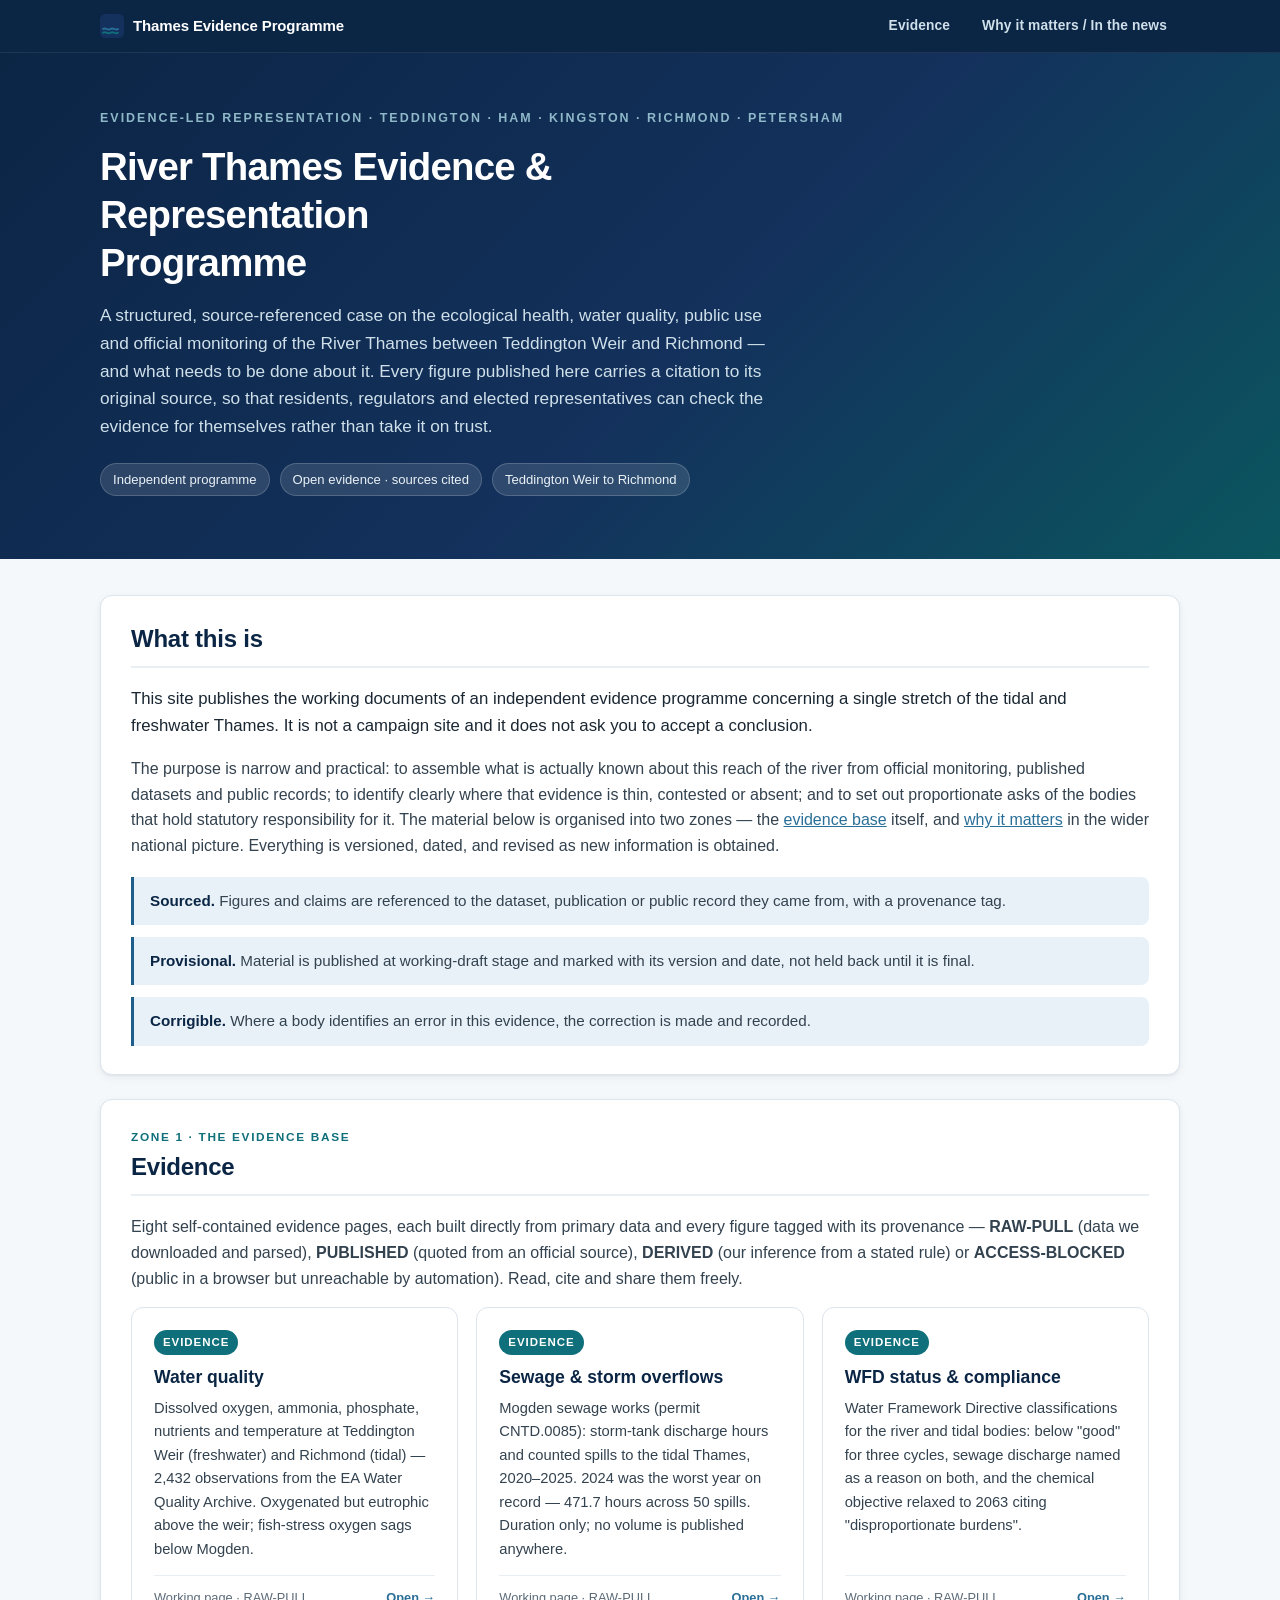
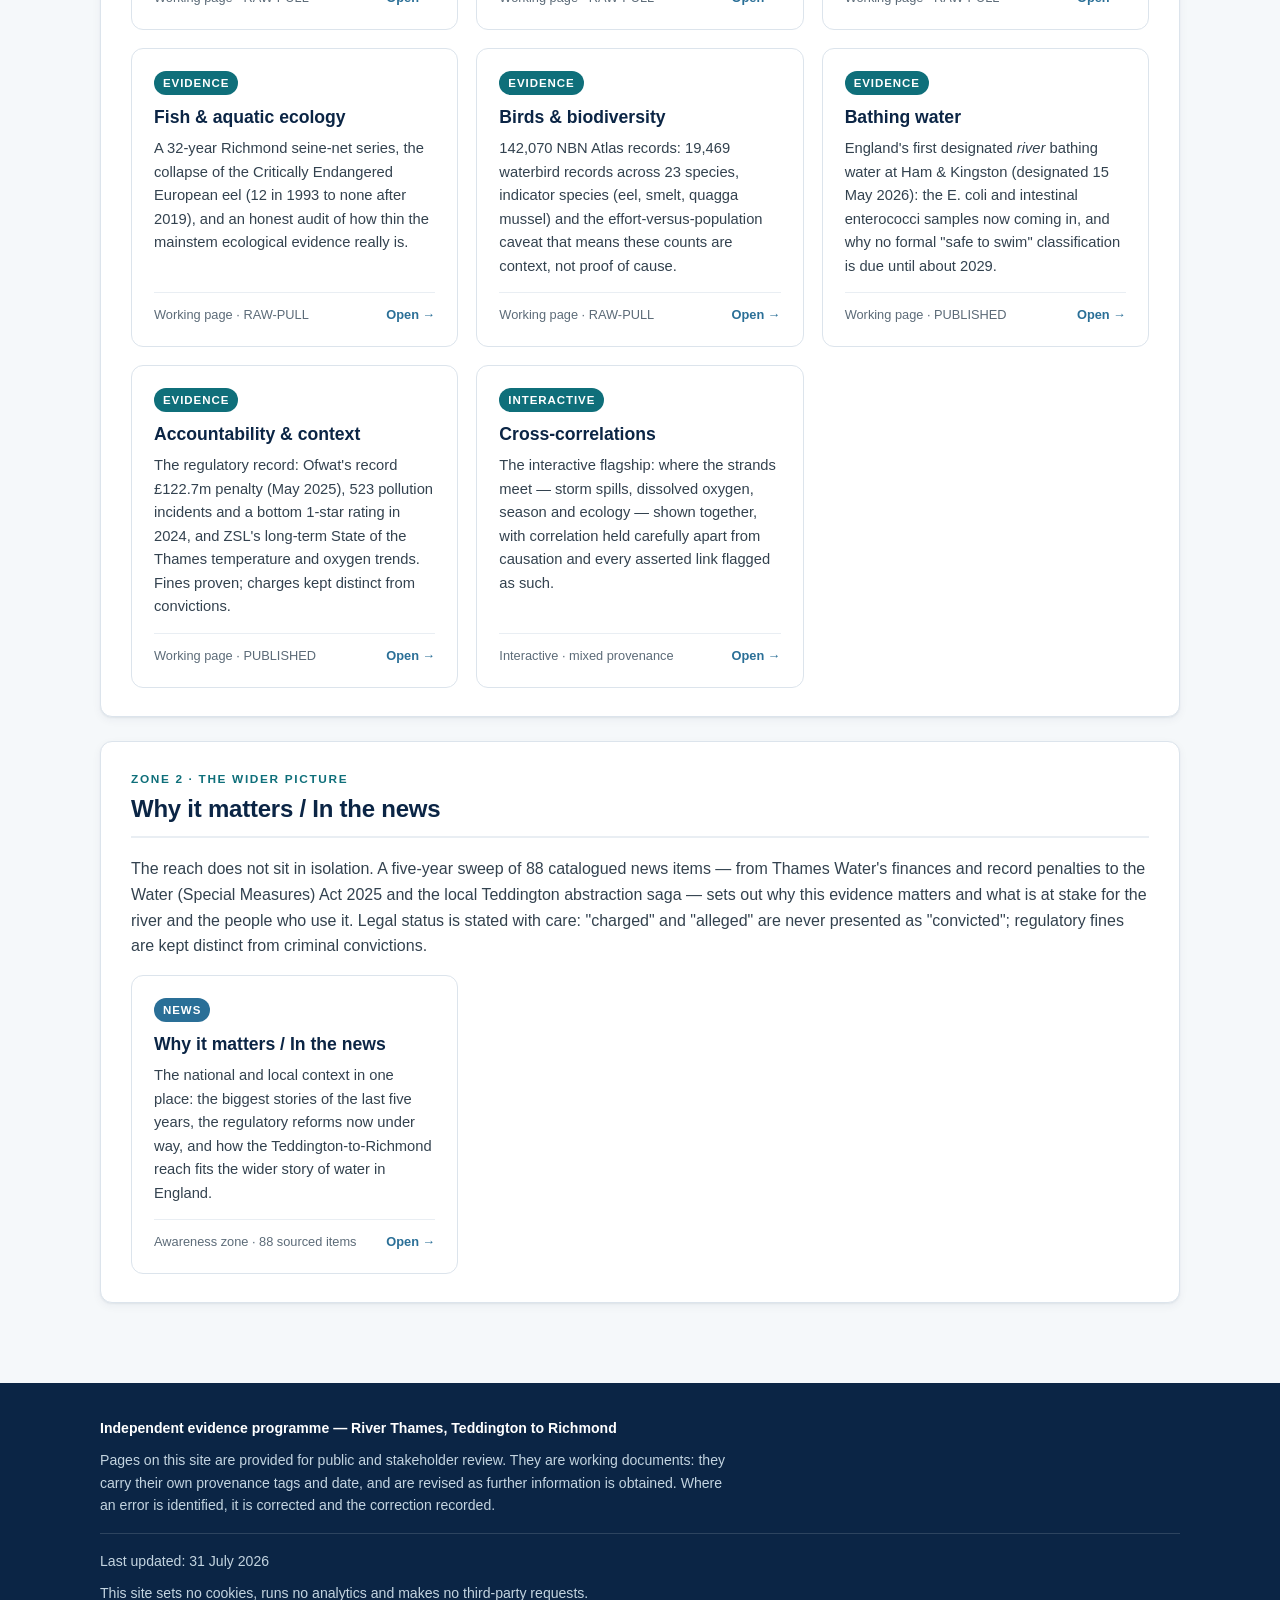
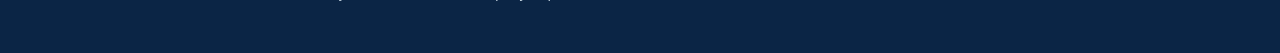
==== commit 6793ba77: "Add evidence pages + Why-it-matters/news zone: sourced inline-SVG infographics, provenance tags, fai" ====
--- a/index.html
+++ b/index.html
@@ -7,207 +7,31 @@
 <meta name="description" content="An independent, source-referenced evidence programme on the ecological health, water quality, public use and official monitoring of the River Thames between Teddington Weir and Richmond.">
 <meta name="robots" content="index, follow">
 <meta name="color-scheme" content="light">
-<link rel="icon" href="/favicon.ico" sizes="48x48">
-<link rel="icon" href="/favicon.svg" type="image/svg+xml">
-<link rel="apple-touch-icon" href="/apple-touch-icon.png">
-<link rel="manifest" href="/site.webmanifest">
-<meta name="theme-color" content="#0b2545">
-<link rel="sitemap" type="application/xml" href="/sitemap.xml">
-<meta property="og:type" content="website">
-<meta property="og:site_name" content="River Thames Evidence &amp; Representation Programme">
-<meta property="og:title" content="River Thames Evidence &amp; Representation Programme — Teddington to Richmond">
-<meta property="og:description" content="An independent, source-referenced evidence programme on the ecological health, water quality, public use and official monitoring of the River Thames between Teddington Weir and Richmond.">
-<meta property="og:url" content="https://jolly-flower-06c523503.7.azurestaticapps.net/">
-<meta property="og:image" content="https://jolly-flower-06c523503.7.azurestaticapps.net/images/brand/river-thames-evidence-programme-share.jpg">
-<meta property="og:image:width" content="1200">
-<meta property="og:image:height" content="630">
-<meta property="og:image:alt" content="Illustration of the River Thames at Teddington with the programme title overlaid.">
-<meta name="twitter:card" content="summary_large_image">
-<meta name="twitter:image" content="https://jolly-flower-06c523503.7.azurestaticapps.net/images/brand/river-thames-evidence-programme-share.jpg">
-<style>
-  /* Palette and tokens carried over verbatim from the programme dashboard
-     so the landing page and the documents read as one system. */
-  :root{
-    --navy:#0b2545; --navy2:#13315c; --teal:#0f6f7a; --teal-d:#0b565f;
-    --river:#2a6f97; --ink:#1a2733; --body:#33424f; --muted:#5c6b78;
-    --line:#dce4ec; --line2:#e9eef3; --bg:#f5f8fa; --card:#ffffff;
-    --info:#1d5e8c; --info-bg:#e8f1f8;
-    --shadow:0 1px 2px rgba(11,37,69,.06),0 3px 10px rgba(11,37,69,.05);
-    --shadow-lift:0 2px 4px rgba(11,37,69,.08),0 10px 24px rgba(11,37,69,.10);
-    --radius:12px;
-  }
-  *{box-sizing:border-box}
-  html{scroll-behavior:smooth}
-  body{
-    margin:0; background:var(--bg); color:var(--body);
-    font-family:-apple-system,BlinkMacSystemFont,"Segoe UI",Roboto,Helvetica,Arial,sans-serif;
-    line-height:1.6; font-size:16px; -webkit-font-smoothing:antialiased;
-  }
-  a{color:var(--river)}
-  a:hover{text-decoration:underline}
-  h1,h2,h3{color:var(--navy); line-height:1.25; margin:0 0 .5em}
-  p{margin:0 0 1em}
-  .wrap{max-width:1120px; margin:0 auto; padding:0 20px}
-
-  /* Keyboard users get a visible landing spot on every focusable element. */
-  a:focus-visible,.skip:focus{outline:3px solid var(--teal); outline-offset:3px; border-radius:4px}
-  .skip{
-    position:absolute; left:-9999px; top:0; z-index:100;
-    background:#fff; color:var(--navy); padding:12px 18px; font-weight:600;
-    border-radius:0 0 var(--radius) 0;
-  }
-  .skip:focus{left:0}
-
-  /* ---------- Hero ---------- */
-  header.hero{
-    background:
-      linear-gradient(102deg, rgba(11,37,69,.97) 0%, rgba(11,37,69,.94) 32%, rgba(19,49,92,.85) 54%, rgba(11,86,95,.38) 100%),
-      url('/images/web/river-thames-water-quality-monitoring-teddington-1600.webp') right center/cover no-repeat,
-      linear-gradient(135deg,var(--navy) 0%,var(--navy2) 55%,var(--teal-d) 100%);
-    color:#eaf1f6; padding:74px 0 66px;
-  }
-  header.hero .mark{
-    display:block; width:56px; height:56px; margin-bottom:20px;
-    border-radius:13px; box-shadow:0 3px 14px rgba(4,14,28,.45);
-  }
-  header.hero h1,header.hero .mission{text-shadow:0 1px 10px rgba(8,20,38,.30)}
-  header.hero .eyebrow{
-    font-size:.78rem; letter-spacing:.16em; text-transform:uppercase;
-    color:#8fb8c9; margin-bottom:14px;
-  }
-  header.hero h1{
-    color:#fff; font-size:2.4rem; letter-spacing:-.02em;
-    margin-bottom:.4em; max-width:20ch;
-  }
-  header.hero .mission{
-    color:#cfe0ea; font-size:1.08rem; max-width:68ch; margin-bottom:22px;
-  }
-  header.hero .meta{display:flex; flex-wrap:wrap; gap:8px 10px; font-size:.82rem}
-  header.hero .meta span{
-    background:rgba(255,255,255,.12); border:1px solid rgba(255,255,255,.18);
-    padding:5px 12px; border-radius:999px; color:#eaf1f6;
-  }
-
-  main{padding:36px 0 56px}
-  section{
-    background:var(--card); border:1px solid var(--line); border-radius:var(--radius);
-    box-shadow:var(--shadow); padding:28px 30px; margin:0 0 24px;
-  }
-  section>h2{
-    font-size:1.5rem; letter-spacing:-.01em; padding-bottom:12px;
-    border-bottom:2px solid var(--line2); margin-bottom:18px;
-  }
-  .lede{font-size:1.05rem; color:var(--ink)}
-  section p:last-child{margin-bottom:0}
-
-  .principles{list-style:none; margin:18px 0 0; padding:0; display:grid; gap:12px}
-  .principles li{
-    padding:12px 16px; background:var(--info-bg); border-left:3px solid var(--info);
-    border-radius:0 8px 8px 0; font-size:.95rem;
-  }
-  .principles strong{color:var(--navy)}
-
-  /* ---------- Inline figures ---------- */
-  .about-row{display:grid; grid-template-columns:1.35fr 1fr; gap:24px; align-items:start}
-  .about-row figure{margin:2px 0 0}
-  .about-row img{width:100%; height:auto; display:block; border-radius:10px; border:1px solid var(--line); box-shadow:var(--shadow)}
-  .about-row figcaption{font-size:.82rem; color:var(--muted); margin-top:8px; line-height:1.5}
-
-  /* ---------- Document cards ---------- */
-  .doc-grid{
-    display:grid; gap:18px; margin:0; padding:0; list-style:none;
-    grid-template-columns:repeat(auto-fill,minmax(310px,1fr));
-  }
-  .doc-card{
-    position:relative; display:flex; flex-direction:column;
-    background:var(--card); border:1px solid var(--line); border-radius:var(--radius);
-    padding:22px 22px 20px; transition:box-shadow .18s ease, border-color .18s ease, transform .18s ease;
-  }
-  .doc-card:hover{box-shadow:var(--shadow-lift); border-color:#c2d3e2; transform:translateY(-2px)}
-  /* The whole card is the click target, but only the <a> is in the tab order,
-     so keyboard and pointer users get the same affordance without duplicate stops. */
-  .doc-card:focus-within{box-shadow:var(--shadow-lift); border-color:var(--teal)}
-  .doc-card h3{font-size:1.1rem; margin:0 0 .45em}
-  .doc-card h3 a{color:var(--navy); text-decoration:none}
-  .doc-card h3 a::after{content:""; position:absolute; inset:0; border-radius:var(--radius)}
-  .doc-card h3 a:hover{text-decoration:underline}
-  .doc-card p{font-size:.92rem; color:var(--body); margin:0 0 14px}
-  .doc-card .thumb{margin:-22px -22px 16px; border-radius:var(--radius) var(--radius) 0 0; overflow:hidden; border-bottom:1px solid var(--line2)}
-  .doc-card .thumb img{display:block; width:100%; height:auto; aspect-ratio:16/9; object-fit:cover}
-  .doc-card .tag{
-    align-self:flex-start; font-size:.72rem; font-weight:700; letter-spacing:.08em;
-    text-transform:uppercase; color:#fff; background:var(--teal);
-    padding:3px 9px; border-radius:999px; margin-bottom:12px;
-  }
-  .doc-card .foot{
-    margin-top:auto; padding-top:12px; border-top:1px solid var(--line2);
-    font-size:.8rem; color:var(--muted); display:flex; justify-content:space-between; gap:10px;
-  }
-  .doc-card .open{color:var(--river); font-weight:600}
-
-  /* ---------- Illustration gallery ---------- */
-  .art-note{font-size:.88rem; color:var(--muted); margin:-6px 0 18px}
-  .art-grid{list-style:none; margin:0; padding:0; display:grid; gap:18px; grid-template-columns:repeat(auto-fill,minmax(300px,1fr))}
-  .art-grid figure{margin:0}
-  .art-grid a.art{display:block; border-radius:10px}
-  .art-grid img{display:block; width:100%; height:auto; aspect-ratio:16/9; object-fit:cover; border-radius:10px; border:1px solid var(--line); box-shadow:var(--shadow); transition:transform .18s ease, box-shadow .18s ease}
-  .art-grid a.art:hover img{transform:translateY(-2px); box-shadow:var(--shadow-lift)}
-  .art-grid figcaption{font-size:.84rem; color:var(--muted); margin-top:8px; line-height:1.45}
-
-  /* CSS-only lightbox — keeps script-src 'none' intact */
-  .lightbox{position:fixed; inset:0; z-index:60; display:none; align-items:center; justify-content:center; padding:26px; background:rgba(7,18,36,.90)}
-  .lightbox:target{display:flex}
-  .lightbox .lb-bg{position:absolute; inset:0}
-  .lightbox figure{position:relative; margin:0; max-width:min(1080px,94vw)}
-  .lightbox img{display:block; width:100%; height:auto; max-height:82vh; object-fit:contain; border-radius:12px; box-shadow:0 22px 70px rgba(0,0,0,.55)}
-  .lightbox figcaption{color:#cfe0ea; font-size:.9rem; text-align:center; margin-top:12px}
-  .lightbox .lb-close{position:absolute; top:-46px; right:-6px; color:#fff; font-size:2rem; line-height:1; text-decoration:none; padding:6px 10px}
-  .lightbox .lb-prev,.lightbox .lb-next{position:absolute; top:50%; transform:translateY(-50%); color:#fff; font-size:2.6rem; line-height:1; text-decoration:none; padding:10px 14px; opacity:.85}
-  .lightbox .lb-prev{left:-58px} .lightbox .lb-next{right:-58px}
-  .lightbox .lb-prev:hover,.lightbox .lb-next:hover,.lightbox .lb-close:hover{opacity:1; text-decoration:none}
-  @media (max-width:900px){
-    .lightbox .lb-prev{left:6px} .lightbox .lb-next{right:6px}
-    .lightbox .lb-close{top:-44px; right:2px}
-  }
-
-  /* ---------- Footer ---------- */
-  footer.site{
-    background:var(--navy); color:#c3d4e0; padding:34px 0 38px; font-size:.88rem;
-  }
-  footer.site .wrap>p{margin:0 0 .7em; max-width:80ch}
-  footer.site strong{color:#fff; font-weight:600}
-  footer.site a{color:#9ec7dd}
-  footer.site .rule{height:1px; background:rgba(255,255,255,.14); margin:16px 0}
-
-  @media (max-width:760px){
-    .about-row{grid-template-columns:1fr}
-  }
-  @media (max-width:640px){
-    header.hero{padding:48px 0 42px}
-    header.hero h1{font-size:1.75rem}
-    header.hero .mission{font-size:1rem}
-    section{padding:22px 20px}
-    section>h2{font-size:1.3rem}
-    .doc-grid{grid-template-columns:1fr}
-  }
-  @media (prefers-reduced-motion:reduce){
-    html{scroll-behavior:auto}
-    .doc-card,.art-grid img{transition:none}
-    .doc-card:hover{transform:none}
-    .art-grid a.art:hover img{transform:none}
-  }
-</style>
+<link rel="icon" href="data:image/svg+xml,%3Csvg xmlns='http://www.w3.org/2000/svg' viewBox='0 0 32 32'%3E%3Crect width='32' height='32' rx='7' fill='%230b2545'/%3E%3Cpath d='M4 20c4-3 6 3 10 0s6 3 10 0' stroke='%232a6f97' stroke-width='2.5' fill='none' stroke-linecap='round'/%3E%3Cpath d='M4 25c4-3 6 3 10 0s6 3 10 0' stroke='%230f6f7a' stroke-width='2.5' fill='none' stroke-linecap='round'/%3E%3C/svg%3E">
+<link rel="stylesheet" href="/site.css">
 </head>
 <body>
 
-<a class="skip" href="#documents">Skip to documents</a>
+<a class="skip" href="#evidence">Skip to the evidence</a>
+
+<nav class="topnav" aria-label="Primary">
+  <div class="wrap">
+    <a class="brand" href="/">
+      <svg width="24" height="24" viewBox="0 0 32 32" aria-hidden="true"><rect width="32" height="32" rx="7" fill="#13315c"/><path d="M4 20c4-3 6 3 10 0s6 3 10 0" stroke="#2a6f97" stroke-width="2.5" fill="none" stroke-linecap="round"/><path d="M4 25c4-3 6 3 10 0s6 3 10 0" stroke="#0f6f7a" stroke-width="2.5" fill="none" stroke-linecap="round"/></svg>
+      Thames Evidence Programme
+    </a>
+    <div class="navlinks">
+      <a href="/#evidence">Evidence</a>
+      <a href="/why-it-matters.html">Why it matters / In the news</a>
+    </div>
+  </div>
+</nav>
 
 <header class="hero">
   <div class="wrap">
-    <img class="mark" src="/images/brand/logo-mark.svg" alt="" width="56" height="56">
     <p class="eyebrow">Evidence-led representation · Teddington · Ham · Kingston · Richmond · Petersham</p>
     <h1>River Thames Evidence &amp; Representation Programme</h1>
-    <p class="mission">
+    <p class="standfirst">
       A structured, source-referenced case on the ecological health, water quality, public use and
       official monitoring of the River Thames between Teddington Weir and Richmond — and what needs
       to be done about it. Every figure published here carries a citation to its original source,
@@ -232,271 +56,152 @@
         a single stretch of the tidal and freshwater Thames. It is not a campaign site and it does
         not ask you to accept a conclusion.
       </p>
-      <div class="about-row">
-        <p>
-          The purpose is narrow and practical: to assemble what is actually known about this reach of
-          the river from official monitoring, published datasets and public records; to identify
-          clearly where that evidence is thin, contested or absent; and to set out proportionate asks
-          of the bodies that hold statutory responsibility for it. The documents below are working
-          documents. They are versioned, dated, and revised as new information is obtained.
-        </p>
-        <figure>
-          <picture>
-            <source type="image/webp" srcset="/images/web/river-thames-community-stakeholders-map-800.webp 800w, /images/web/river-thames-community-stakeholders-map-1600.webp 1600w" sizes="(max-width:760px) 92vw, 420px">
-            <img src="/images/web/river-thames-community-stakeholders-map-800.jpg" width="800" height="450" loading="lazy"
-                 alt="Illustration of six people gathered around a large map of the river spread on a table at the water's edge, discussing and taking notes.">
-          </picture>
-          <figcaption>One map, every stakeholder — residents, regulators and representatives working from the same evidence.</figcaption>
-        </figure>
-      </div>
+      <p>
+        The purpose is narrow and practical: to assemble what is actually known about this reach of
+        the river from official monitoring, published datasets and public records; to identify
+        clearly where that evidence is thin, contested or absent; and to set out proportionate asks
+        of the bodies that hold statutory responsibility for it. The material below is organised into
+        two zones — the <a href="#evidence">evidence base</a> itself, and
+        <a href="/why-it-matters.html">why it matters</a> in the wider national picture. Everything is
+        versioned, dated, and revised as new information is obtained.
+      </p>
       <ul class="principles">
-        <li><strong>Sourced.</strong> Figures and claims are referenced to the dataset, publication or public record they came from.</li>
+        <li><strong>Sourced.</strong> Figures and claims are referenced to the dataset, publication or public record they came from, with a provenance tag.</li>
         <li><strong>Provisional.</strong> Material is published at working-draft stage and marked with its version and date, not held back until it is final.</li>
         <li><strong>Corrigible.</strong> Where a body identifies an error in this evidence, the correction is made and recorded.</li>
       </ul>
     </section>
 
-    <section id="documents" aria-labelledby="documents-h">
-      <h2 id="documents-h">Documents &amp; evidence</h2>
+    <section id="evidence" aria-labelledby="evidence-h">
+      <p class="kicker">Zone 1 · The evidence base</p>
+      <h2 id="evidence-h">Evidence</h2>
       <p>
-        Each document below is a self-contained page. They are provided for public and stakeholder
-        review and may be read, cited and shared freely.
+        Eight self-contained evidence pages, each built directly from primary data and every figure
+        tagged with its provenance — <strong>RAW-PULL</strong> (data we downloaded and parsed),
+        <strong>PUBLISHED</strong> (quoted from an official source), <strong>DERIVED</strong>
+        (our inference from a stated rule) or <strong>ACCESS-BLOCKED</strong> (public in a browser
+        but unreachable by automation). Read, cite and share them freely.
       </p>
 
       <ul class="doc-grid">
 
-        <!-- ===================================================================
-             TO ADD A DOCUMENT:
-             1. Drop your .html file into /docs
-             2. Copy one <li class="doc-card"> block below and edit the five
-                parts marked ⓪①②③④. The thumbnail ⓪ is optional — delete the
-                <div class="thumb"> block for a text-only card.
-             ================================================================ -->
-
-        <li class="doc-card">
-          <!-- ⓪ thumbnail (optional) -->
-          <div class="thumb">
-            <picture>
-              <source type="image/webp" srcset="/images/web/river-thames-evidence-programme-roadmap-800.webp">
-              <img src="/images/web/river-thames-evidence-programme-roadmap-800.jpg" width="800" height="450" loading="lazy" alt="">
-            </picture>
-          </div>
-          <span class="tag">Dashboard</span>
-          <!-- ① link + ② title -->
-          <h3><a href="/docs/River-Thames-Programme-Dashboard.html">Programme Dashboard</a></h3>
-          <!-- ③ description -->
-          <p>
-            The master working document: the evidence base, the programme of work, accountability
-            of the water undertaker, which bodies hold which data, stakeholder mapping, the
-            correspondence tracker, identified evidence gaps and the full source list.
-          </p>
-          <!-- ④ status / date -->
-          <p class="foot"><span>Working document · v1 · 28 July 2026</span><span class="open">Open →</span></p>
+        <li class="doc-card">
+          <span class="tag">Evidence</span>
+          <h3><a href="/docs/water-quality.html">Water quality</a></h3>
+          <p>
+            Dissolved oxygen, ammonia, phosphate, nutrients and temperature at Teddington Weir
+            (freshwater) and Richmond (tidal) — 2,432 observations from the EA Water Quality Archive.
+            Oxygenated but eutrophic above the weir; fish-stress oxygen sags below Mogden.
+          </p>
+          <p class="foot"><span>Working page · RAW-PULL</span><span class="open">Open →</span></p>
+        </li>
+
+        <li class="doc-card">
+          <span class="tag">Evidence</span>
+          <h3><a href="/docs/sewage-mogden.html">Sewage &amp; storm overflows</a></h3>
+          <p>
+            Mogden sewage works (permit CNTD.0085): storm-tank discharge hours and counted spills to
+            the tidal Thames, 2020–2025. 2024 was the worst year on record — 471.7 hours across 50
+            spills. Duration only; no volume is published anywhere.
+          </p>
+          <p class="foot"><span>Working page · RAW-PULL</span><span class="open">Open →</span></p>
+        </li>
+
+        <li class="doc-card">
+          <span class="tag">Evidence</span>
+          <h3><a href="/docs/wfd-status.html">WFD status &amp; compliance</a></h3>
+          <p>
+            Water Framework Directive classifications for the river and tidal bodies: below "good"
+            for three cycles, sewage discharge named as a reason on both, and the chemical objective
+            relaxed to 2063 citing "disproportionate burdens".
+          </p>
+          <p class="foot"><span>Working page · RAW-PULL</span><span class="open">Open →</span></p>
+        </li>
+
+        <li class="doc-card">
+          <span class="tag">Evidence</span>
+          <h3><a href="/docs/fish.html">Fish &amp; aquatic ecology</a></h3>
+          <p>
+            A 32-year Richmond seine-net series, the collapse of the Critically Endangered European
+            eel (12 in 1993 to none after 2019), and an honest audit of how thin the mainstem
+            ecological evidence really is.
+          </p>
+          <p class="foot"><span>Working page · RAW-PULL</span><span class="open">Open →</span></p>
+        </li>
+
+        <li class="doc-card">
+          <span class="tag">Evidence</span>
+          <h3><a href="/docs/birds-biodiversity.html">Birds &amp; biodiversity</a></h3>
+          <p>
+            142,070 NBN Atlas records: 19,469 waterbird records across 23 species, indicator species
+            (eel, smelt, quagga mussel) and the effort-versus-population caveat that means these
+            counts are context, not proof of cause.
+          </p>
+          <p class="foot"><span>Working page · RAW-PULL</span><span class="open">Open →</span></p>
+        </li>
+
+        <li class="doc-card">
+          <span class="tag">Evidence</span>
+          <h3><a href="/docs/bathing.html">Bathing water</a></h3>
+          <p>
+            England's first designated <em>river</em> bathing water at Ham &amp; Kingston
+            (designated 15 May 2026): the E. coli and intestinal enterococci samples now coming in,
+            and why no formal "safe to swim" classification is due until about 2029.
+          </p>
+          <p class="foot"><span>Working page · PUBLISHED</span><span class="open">Open →</span></p>
+        </li>
+
+        <li class="doc-card">
+          <span class="tag">Evidence</span>
+          <h3><a href="/docs/accountability.html">Accountability &amp; context</a></h3>
+          <p>
+            The regulatory record: Ofwat's record £122.7m penalty (May 2025), 523 pollution
+            incidents and a bottom 1-star rating in 2024, and ZSL's long-term State of the Thames
+            temperature and oxygen trends. Fines proven; charges kept distinct from convictions.
+          </p>
+          <p class="foot"><span>Working page · PUBLISHED</span><span class="open">Open →</span></p>
+        </li>
+
+        <li class="doc-card">
+          <span class="tag">Interactive</span>
+          <h3><a href="/docs/correlations.html">Cross-correlations</a></h3>
+          <p>
+            The interactive flagship: where the strands meet — storm spills, dissolved oxygen,
+            season and ecology — shown together, with correlation held carefully apart from
+            causation and every asserted link flagged as such.
+          </p>
+          <p class="foot"><span>Interactive · mixed provenance</span><span class="open">Open →</span></p>
         </li>
 
       </ul>
     </section>
 
-    <section id="gallery" aria-labelledby="gallery-h">
-      <h2 id="gallery-h">The programme, illustrated</h2>
-      <p class="lede">
-        Seven illustrations commissioned for the programme give its working themes a shared visual
-        language — monitoring, public records, oversight of the treatment works, who holds the data,
-        the correspondence trail, and the people this river serves.
-      </p>
-      <p class="art-note">
-        These are illustrative artworks created for this site (AI-assisted). They are not photographs
-        and they are not evidence. Select any image to view it full size.
-      </p>
-      <ul class="art-grid">
-        <li>
-          <figure>
-            <a class="art" href="#lb-1" aria-label="View full size: monitoring the reach">
-              <picture>
-                <source type="image/webp" srcset="/images/web/river-thames-water-quality-monitoring-teddington-800.webp 800w, /images/web/river-thames-water-quality-monitoring-teddington-1600.webp 1600w" sizes="(max-width:640px) 92vw, (max-width:1120px) 45vw, 350px">
-                <img src="/images/web/river-thames-water-quality-monitoring-teddington-800.jpg" width="800" height="450" loading="lazy"
-                     alt="Illustration of a scientist crouching at the river's edge taking a water sample, with a grey heron nearby, a bridge and riverside buildings beyond, and monitoring charts overlaid on the sky.">
-              </picture>
-            </a>
-            <figcaption>Monitoring the reach — sampling, observation and record-keeping on the bank.</figcaption>
-          </figure>
-        </li>
-        <li>
-          <figure>
-            <a class="art" href="#lb-2" aria-label="View full size: the programme of work">
-              <picture>
-                <source type="image/webp" srcset="/images/web/river-thames-evidence-programme-roadmap-800.webp 800w, /images/web/river-thames-evidence-programme-roadmap-1600.webp 1600w" sizes="(max-width:640px) 92vw, (max-width:1120px) 45vw, 350px">
-                <img src="/images/web/river-thames-evidence-programme-roadmap-800.jpg" width="800" height="450" loading="lazy"
-                     alt="Illustration of a staged roadmap winding across a river scene, with icons for searching records, data files, checklists, charts, meetings and published reports.">
-              </picture>
-            </a>
-            <figcaption>The programme of work, staged along the river — from records search to reporting.</figcaption>
-          </figure>
-        </li>
-        <li>
-          <figure>
-            <a class="art" href="#lb-3" aria-label="View full size: built from public records">
-              <picture>
-                <source type="image/webp" srcset="/images/web/river-thames-water-quality-public-records-800.webp 800w, /images/web/river-thames-water-quality-public-records-1600.webp 1600w" sizes="(max-width:640px) 92vw, (max-width:1120px) 45vw, 350px">
-                <img src="/images/web/river-thames-water-quality-public-records-800.jpg" width="800" height="450" loading="lazy"
-                     alt="Illustration of a desk of public records beside the river: stacked environmental reports, a clipboard of sampling notes, maps of the river and reference books of monitoring data.">
-              </picture>
-            </a>
-            <figcaption>Built from public records — official reports, monitoring data, permits and sampling logs.</figcaption>
-          </figure>
-        </li>
-        <li>
-          <figure>
-            <a class="art" href="#lb-4" aria-label="View full size: the treatment works question">
-              <picture>
-                <source type="image/webp" srcset="/images/web/river-thames-sewage-treatment-works-oversight-800.webp 800w, /images/web/river-thames-sewage-treatment-works-oversight-1600.webp 1600w" sizes="(max-width:640px) 92vw, (max-width:1120px) 45vw, 350px">
-                <img src="/images/web/river-thames-sewage-treatment-works-oversight-800.jpg" width="800" height="450" loading="lazy"
-                     alt="Illustration of a sewage treatment works beside the river, with an engineer recording readings on a tablet and officials meeting at a table on the bank.">
-              </picture>
-            </a>
-            <figcaption>The treatment works question — infrastructure, discharges, and who answers for them.</figcaption>
-          </figure>
-        </li>
-        <li>
-          <figure>
-            <a class="art" href="#lb-5" aria-label="View full size: who holds the data">
-              <picture>
-                <source type="image/webp" srcset="/images/web/river-thames-environmental-data-holders-800.webp 800w, /images/web/river-thames-environmental-data-holders-1600.webp 1600w" sizes="(max-width:640px) 92vw, (max-width:1120px) 45vw, 350px">
-                <img src="/images/web/river-thames-environmental-data-holders-800.jpg" width="800" height="450" loading="lazy"
-                     alt="Illustration of a diagram over the river connecting the bodies that hold river data — regulators, local authorities, public bodies, water company records, environmental monitoring and citizen science — to a central database.">
-              </picture>
-            </a>
-            <figcaption>Who holds the data — regulators, councils, the water company, monitoring schemes and citizen science.</figcaption>
-          </figure>
-        </li>
-        <li>
-          <figure>
-            <a class="art" href="#lb-6" aria-label="View full size: one map, every stakeholder">
-              <picture>
-                <source type="image/webp" srcset="/images/web/river-thames-community-stakeholders-map-800.webp 800w, /images/web/river-thames-community-stakeholders-map-1600.webp 1600w" sizes="(max-width:640px) 92vw, (max-width:1120px) 45vw, 350px">
-                <img src="/images/web/river-thames-community-stakeholders-map-800.jpg" width="800" height="450" loading="lazy"
-                     alt="Illustration of residents and river users gathered around a large map of the river at the water's edge.">
-              </picture>
-            </a>
-            <figcaption>One map, every stakeholder — residents, river users and representatives around the same evidence.</figcaption>
-          </figure>
-        </li>
-        <li>
-          <figure>
-            <a class="art" href="#lb-7" aria-label="View full size: the correspondence trail">
-              <picture>
-                <source type="image/webp" srcset="/images/web/river-thames-correspondence-tracker-800.webp 800w, /images/web/river-thames-correspondence-tracker-1600.webp 1600w" sizes="(max-width:640px) 92vw, (max-width:1120px) 45vw, 350px">
-                <img src="/images/web/river-thames-correspondence-tracker-800.jpg" width="800" height="450" loading="lazy"
-                     alt="Illustration of a correspondence workflow beside the river: letter trays marked incoming, sent and archive, a handwritten log of dates, envelopes and a tablet showing a tracked thread.">
-              </picture>
-            </a>
-            <figcaption>The correspondence trail — every request, acknowledgement and response, tracked.</figcaption>
-          </figure>
+    <section id="why" aria-labelledby="why-h">
+      <p class="kicker">Zone 2 · The wider picture</p>
+      <h2 id="why-h">Why it matters / In the news</h2>
+      <p>
+        The reach does not sit in isolation. A five-year sweep of 88 catalogued news items — from
+        Thames Water's finances and record penalties to the Water (Special Measures) Act 2025 and the
+        local Teddington abstraction saga — sets out why this evidence matters and what is at stake
+        for the river and the people who use it. Legal status is stated with care: "charged" and
+        "alleged" are never presented as "convicted"; regulatory fines are kept distinct from criminal
+        convictions.
+      </p>
+
+      <ul class="doc-grid">
+        <li class="doc-card">
+          <span class="tag news">News</span>
+          <h3><a href="/why-it-matters.html">Why it matters / In the news</a></h3>
+          <p>
+            The national and local context in one place: the biggest stories of the last five years,
+            the regulatory reforms now under way, and how the Teddington-to-Richmond reach fits the
+            wider story of water in England.
+          </p>
+          <p class="foot"><span>Awareness zone · 88 sourced items</span><span class="open">Open →</span></p>
         </li>
       </ul>
     </section>
 
-    <!-- Full-size viewers for the gallery. CSS-only (:target), so the site's
-         script-src 'none' policy stays exactly as it is. -->
-    <div class="lightbox" id="lb-1" role="dialog" aria-label="Full-size illustration 1 of 7">
-      <a class="lb-bg" href="#gallery" aria-hidden="true" tabindex="-1"></a>
-      <figure>
-        <picture>
-          <source type="image/webp" srcset="/images/web/river-thames-water-quality-monitoring-teddington-1600.webp">
-          <img src="/images/web/river-thames-water-quality-monitoring-teddington-1600.jpg" width="1600" height="900" loading="lazy"
-               alt="Illustration of a scientist taking a water sample at the river's edge, with a grey heron, a bridge and riverside buildings, and monitoring charts overlaid.">
-        </picture>
-        <figcaption>Monitoring the reach — sampling, observation and record-keeping on the bank. Programme illustration.</figcaption>
-        <a class="lb-close" href="#gallery" aria-label="Close full-size view">×</a>
-        <a class="lb-prev" href="#lb-7" aria-label="Previous illustration">‹</a>
-        <a class="lb-next" href="#lb-2" aria-label="Next illustration">›</a>
-      </figure>
-    </div>
-    <div class="lightbox" id="lb-2" role="dialog" aria-label="Full-size illustration 2 of 7">
-      <a class="lb-bg" href="#gallery" aria-hidden="true" tabindex="-1"></a>
-      <figure>
-        <picture>
-          <source type="image/webp" srcset="/images/web/river-thames-evidence-programme-roadmap-1600.webp">
-          <img src="/images/web/river-thames-evidence-programme-roadmap-1600.jpg" width="1600" height="900" loading="lazy"
-               alt="Illustration of a staged roadmap winding across a river scene with icons for records, checks, charts, meetings and reports.">
-        </picture>
-        <figcaption>The programme of work, staged along the river. Programme illustration.</figcaption>
-        <a class="lb-close" href="#gallery" aria-label="Close full-size view">×</a>
-        <a class="lb-prev" href="#lb-1" aria-label="Previous illustration">‹</a>
-        <a class="lb-next" href="#lb-3" aria-label="Next illustration">›</a>
-      </figure>
-    </div>
-    <div class="lightbox" id="lb-3" role="dialog" aria-label="Full-size illustration 3 of 7">
-      <a class="lb-bg" href="#gallery" aria-hidden="true" tabindex="-1"></a>
-      <figure>
-        <picture>
-          <source type="image/webp" srcset="/images/web/river-thames-water-quality-public-records-1600.webp">
-          <img src="/images/web/river-thames-water-quality-public-records-1600.jpg" width="1600" height="900" loading="lazy"
-               alt="Illustration of a desk of public records beside the river — reports, sampling notes, maps and reference books.">
-        </picture>
-        <figcaption>Built from public records. Programme illustration.</figcaption>
-        <a class="lb-close" href="#gallery" aria-label="Close full-size view">×</a>
-        <a class="lb-prev" href="#lb-2" aria-label="Previous illustration">‹</a>
-        <a class="lb-next" href="#lb-4" aria-label="Next illustration">›</a>
-      </figure>
-    </div>
-    <div class="lightbox" id="lb-4" role="dialog" aria-label="Full-size illustration 4 of 7">
-      <a class="lb-bg" href="#gallery" aria-hidden="true" tabindex="-1"></a>
-      <figure>
-        <picture>
-          <source type="image/webp" srcset="/images/web/river-thames-sewage-treatment-works-oversight-1600.webp">
-          <img src="/images/web/river-thames-sewage-treatment-works-oversight-1600.jpg" width="1600" height="900" loading="lazy"
-               alt="Illustration of a sewage treatment works beside the river with an engineer recording readings and officials meeting on the bank.">
-        </picture>
-        <figcaption>The treatment works question. Programme illustration.</figcaption>
-        <a class="lb-close" href="#gallery" aria-label="Close full-size view">×</a>
-        <a class="lb-prev" href="#lb-3" aria-label="Previous illustration">‹</a>
-        <a class="lb-next" href="#lb-5" aria-label="Next illustration">›</a>
-      </figure>
-    </div>
-    <div class="lightbox" id="lb-5" role="dialog" aria-label="Full-size illustration 5 of 7">
-      <a class="lb-bg" href="#gallery" aria-hidden="true" tabindex="-1"></a>
-      <figure>
-        <picture>
-          <source type="image/webp" srcset="/images/web/river-thames-environmental-data-holders-1600.webp">
-          <img src="/images/web/river-thames-environmental-data-holders-1600.jpg" width="1600" height="900" loading="lazy"
-               alt="Illustration connecting the bodies that hold river data — regulators, local authorities, public bodies, the water company, monitoring and citizen science — to a central database.">
-        </picture>
-        <figcaption>Who holds the data. Programme illustration.</figcaption>
-        <a class="lb-close" href="#gallery" aria-label="Close full-size view">×</a>
-        <a class="lb-prev" href="#lb-4" aria-label="Previous illustration">‹</a>
-        <a class="lb-next" href="#lb-6" aria-label="Next illustration">›</a>
-      </figure>
-    </div>
-    <div class="lightbox" id="lb-6" role="dialog" aria-label="Full-size illustration 6 of 7">
-      <a class="lb-bg" href="#gallery" aria-hidden="true" tabindex="-1"></a>
-      <figure>
-        <picture>
-          <source type="image/webp" srcset="/images/web/river-thames-community-stakeholders-map-1600.webp">
-          <img src="/images/web/river-thames-community-stakeholders-map-1600.jpg" width="1600" height="900" loading="lazy"
-               alt="Illustration of residents and river users gathered around a large map of the river at the water's edge.">
-        </picture>
-        <figcaption>One map, every stakeholder. Programme illustration.</figcaption>
-        <a class="lb-close" href="#gallery" aria-label="Close full-size view">×</a>
-        <a class="lb-prev" href="#lb-5" aria-label="Previous illustration">‹</a>
-        <a class="lb-next" href="#lb-7" aria-label="Next illustration">›</a>
-      </figure>
-    </div>
-    <div class="lightbox" id="lb-7" role="dialog" aria-label="Full-size illustration 7 of 7">
-      <a class="lb-bg" href="#gallery" aria-hidden="true" tabindex="-1"></a>
-      <figure>
-        <picture>
-          <source type="image/webp" srcset="/images/web/river-thames-correspondence-tracker-1600.webp">
-          <img src="/images/web/river-thames-correspondence-tracker-1600.jpg" width="1600" height="900" loading="lazy"
-               alt="Illustration of a correspondence workflow beside the river — letter trays, a handwritten log of dates, envelopes and a tablet showing a tracked thread.">
-        </picture>
-        <figcaption>The correspondence trail. Programme illustration.</figcaption>
-        <a class="lb-close" href="#gallery" aria-label="Close full-size view">×</a>
-        <a class="lb-prev" href="#lb-6" aria-label="Previous illustration">‹</a>
-        <a class="lb-next" href="#lb-1" aria-label="Next illustration">›</a>
-      </figure>
-    </div>
-
   </div>
 </main>
 
@@ -504,10 +209,9 @@
   <div class="wrap">
     <p><strong>Independent evidence programme — River Thames, Teddington to Richmond</strong></p>
     <p>
-      Documents on this site are provided for public and stakeholder review. They are working
-      documents: they carry their own version number and date, and are revised as further
-      information is obtained. Where an error is identified, it is corrected and the correction
-      recorded.
+      Pages on this site are provided for public and stakeholder review. They are working documents:
+      they carry their own provenance tags and date, and are revised as further information is
+      obtained. Where an error is identified, it is corrected and the correction recorded.
     </p>
     <div class="rule"></div>
     <p>Last updated: <time datetime="2026-07-31">31 July 2026</time></p>
--- a/site.css
+++ b/site.css
@@ -0,0 +1,351 @@
+/* ============================================================================
+   River Thames Evidence Programme — shared stylesheet (site.css)
+   The SINGLE stylesheet for every page. Palette + tokens carried over verbatim
+   from the original programme dashboard so all pages read as one system.
+   Deploy CSP allows: style-src 'self' 'unsafe-inline'; img-src 'self' data:.
+   ========================================================================== */
+
+:root{
+  --navy:#0b2545; --navy2:#13315c; --teal:#0f6f7a; --teal-d:#0b565f;
+  --river:#2a6f97; --ink:#1a2733; --body:#33424f; --muted:#5c6b78;
+  --line:#dce4ec; --line2:#e9eef3; --bg:#f5f8fa; --card:#ffffff;
+  --info:#1d5e8c; --info-bg:#e8f1f8;
+  --shadow:0 1px 2px rgba(11,37,69,.06),0 3px 10px rgba(11,37,69,.05);
+  --shadow-lift:0 2px 4px rgba(11,37,69,.08),0 10px 24px rgba(11,37,69,.10);
+  --radius:12px;
+}
+*{box-sizing:border-box}
+html{scroll-behavior:smooth}
+body{
+  margin:0; background:var(--bg); color:var(--body);
+  font-family:-apple-system,BlinkMacSystemFont,"Segoe UI",Roboto,Helvetica,Arial,sans-serif;
+  line-height:1.6; font-size:16px; -webkit-font-smoothing:antialiased;
+}
+a{color:var(--river)}
+a:hover{text-decoration:underline}
+h1,h2,h3{color:var(--navy); line-height:1.25; margin:0 0 .5em}
+p{margin:0 0 1em}
+.wrap{max-width:1120px; margin:0 auto; padding:0 20px}
+
+/* Keyboard users get a visible landing spot on every focusable element. */
+a:focus-visible,.skip:focus,button:focus-visible{outline:3px solid var(--teal); outline-offset:3px; border-radius:4px}
+.skip{
+  position:absolute; left:-9999px; top:0; z-index:100;
+  background:#fff; color:var(--navy); padding:12px 18px; font-weight:600;
+  border-radius:0 0 var(--radius) 0;
+}
+.skip:focus{left:0}
+
+/* ---------- Top navigation (links the two zones) ---------- */
+nav.topnav{
+  background:var(--navy); color:#eaf1f6;
+  border-bottom:1px solid rgba(255,255,255,.08);
+}
+nav.topnav .wrap{
+  display:flex; align-items:center; justify-content:space-between;
+  gap:14px; min-height:52px; flex-wrap:wrap;
+}
+nav.topnav .brand{
+  display:inline-flex; align-items:center; gap:9px;
+  color:#fff; font-weight:700; font-size:.94rem; letter-spacing:-.01em;
+  text-decoration:none;
+}
+nav.topnav .brand svg{display:block; flex:0 0 auto}
+nav.topnav .navlinks{display:flex; gap:6px; flex-wrap:wrap; align-items:center}
+nav.topnav .navlinks a{
+  color:#cfe0ea; text-decoration:none; font-size:.86rem; font-weight:600;
+  letter-spacing:.01em; padding:7px 12px; border-radius:999px;
+  border:1px solid transparent;
+}
+nav.topnav .navlinks a:hover{color:#fff; background:rgba(255,255,255,.10); text-decoration:none}
+nav.topnav .navlinks a[aria-current="page"]{
+  color:#fff; background:rgba(255,255,255,.13); border-color:rgba(255,255,255,.20);
+}
+
+/* ---------- Hero ---------- */
+header.hero{
+  background:linear-gradient(135deg,var(--navy) 0%,var(--navy2) 55%,var(--teal-d) 100%);
+  color:#eaf1f6; padding:56px 0 50px;
+}
+.eyebrow{
+  font-size:.78rem; letter-spacing:.16em; text-transform:uppercase;
+  color:#8fb8c9; margin-bottom:14px; font-weight:600;
+}
+header.hero h1{
+  color:#fff; font-size:2.4rem; letter-spacing:-.02em;
+  margin-bottom:.4em; max-width:22ch;
+}
+header.hero .standfirst,header.hero .mission{
+  color:#cfe0ea; font-size:1.08rem; max-width:70ch; margin-bottom:22px;
+}
+header.hero .meta{display:flex; flex-wrap:wrap; gap:8px 10px; font-size:.82rem}
+header.hero .meta span{
+  background:rgba(255,255,255,.12); border:1px solid rgba(255,255,255,.18);
+  padding:5px 12px; border-radius:999px; color:#eaf1f6;
+}
+
+/* ---------- Main / section cards ---------- */
+main{padding:36px 0 56px}
+section{
+  background:var(--card); border:1px solid var(--line); border-radius:var(--radius);
+  box-shadow:var(--shadow); padding:28px 30px; margin:0 0 24px;
+}
+.kicker{
+  font-size:.74rem; letter-spacing:.14em; text-transform:uppercase;
+  color:var(--teal); font-weight:700; margin:0 0 6px;
+}
+section>h2{
+  font-size:1.5rem; letter-spacing:-.01em; padding-bottom:12px;
+  border-bottom:2px solid var(--line2); margin-bottom:18px;
+}
+.lede{font-size:1.05rem; color:var(--ink)}
+section p:last-child{margin-bottom:0}
+
+/* ---------- Stat tiles (big number + label + source line) ---------- */
+.tiles{
+  display:grid; gap:16px; margin:4px 0 4px; padding:0; list-style:none;
+  grid-template-columns:repeat(auto-fit,minmax(210px,1fr));
+}
+.tile{
+  background:var(--card); border:1px solid var(--line); border-radius:var(--radius);
+  padding:18px 20px 16px; display:flex; flex-direction:column; min-width:0;
+}
+.tile .stat{
+  color:var(--navy); font-size:2.15rem; line-height:1.05; font-weight:700;
+  letter-spacing:-.02em; margin-bottom:8px;
+}
+.tile .stat .unit{font-size:1.05rem; font-weight:600; color:var(--muted); margin-left:2px}
+.tile .stat-label{font-size:.9rem; color:var(--body); margin:0 0 10px}
+.tile .src{margin-top:auto}
+
+/* small source / citation line, used under tiles, tables and charts */
+.src{
+  font-size:.76rem; color:var(--muted); line-height:1.45;
+  padding-top:8px; border-top:1px solid var(--line2);
+}
+.src.plain{border-top:none; padding-top:0}
+
+/* sub-heading inside a section, and a small muted note line */
+.subhead{font-size:1.06rem; color:var(--navy); margin:22px 0 8px}
+.note{font-size:.82rem; color:var(--muted); line-height:1.5; margin:12px 0 0}
+.sourcelist{
+  margin:0; padding-left:20px; list-style:disc; display:grid; gap:7px;
+  font-size:.84rem; color:var(--muted); line-height:1.5;
+}
+.sourcelist li strong{color:var(--body)}
+.sourcelist code,.note code,table.data code,.caveats code{
+  font-size:.92em; background:var(--line2); padding:1px 5px; border-radius:5px; color:var(--ink);
+}
+
+/* ---------- Provenance pills ---------- */
+.prov{
+  display:inline-block; font-size:.66rem; font-weight:700; letter-spacing:.06em;
+  text-transform:uppercase; padding:2px 7px; border-radius:999px;
+  border:1px solid; vertical-align:middle; white-space:nowrap;
+}
+.prov.raw{color:var(--teal-d); background:#e7f2f2; border-color:#bfe0e0}
+.prov.pub{color:var(--info); background:var(--info-bg); border-color:#c9dcec}
+.prov.derived{color:#7a5a12; background:#fbf3e0; border-color:#ecdcb4}
+.prov.blocked{color:#8a3b3b; background:#f8e9e9; border-color:#e7c6c6}
+.prov.gap{color:#5b3a72; background:#f1e9f6; border-color:#dbc9e6}
+
+/* ---------- Figures / inline SVG charts ---------- */
+figure.chart{
+  margin:6px 0 4px; padding:0; border:1px solid var(--line);
+  border-radius:var(--radius); overflow:hidden; background:var(--card);
+}
+figure.chart .chart-head{padding:16px 20px 4px}
+figure.chart .chart-head h3{font-size:1.06rem; margin:0 0 4px}
+figure.chart .chart-head p{font-size:.88rem; color:var(--muted); margin:0}
+.svg-chart{width:100%; height:auto; display:block; padding:6px 14px 4px}
+figure.chart figcaption{
+  padding:10px 20px 16px; font-size:.8rem; color:var(--muted);
+  border-top:1px solid var(--line2); background:#fbfdfe;
+}
+figure.chart figcaption strong{color:var(--body)}
+
+/* ---------- Data tables ---------- */
+.table-wrap{overflow-x:auto; margin:4px 0; -webkit-overflow-scrolling:touch}
+table.data{
+  border-collapse:collapse; width:100%; font-size:.9rem;
+  border:1px solid var(--line); border-radius:var(--radius); overflow:hidden;
+}
+table.data caption{
+  text-align:left; font-size:.82rem; color:var(--muted);
+  padding:0 0 10px; caption-side:top;
+}
+table.data thead th{
+  background:var(--navy); color:#eaf1f6; text-align:left; font-weight:600;
+  font-size:.82rem; letter-spacing:.02em; padding:10px 14px; white-space:nowrap;
+}
+table.data th[scope="row"]{
+  background:var(--line2); color:var(--navy); font-weight:700; white-space:nowrap;
+}
+table.data td{padding:9px 14px; border-top:1px solid var(--line2); color:var(--body)}
+table.data td.num,table.data th.num{text-align:right; font-variant-numeric:tabular-nums}
+table.data tbody tr:nth-child(even) td{background:#fafcfd}
+table.data tbody tr.is-peak td{background:#eef5f5}
+table.data tbody tr.is-peak th[scope="row"]{background:#dcecec}
+
+/* ---------- Caveats / "how to read this" box ---------- */
+.caveats{
+  background:var(--info-bg); border:1px solid #cddff0; border-left:4px solid var(--info);
+  border-radius:0 var(--radius) var(--radius) 0; padding:20px 22px; margin:6px 0 0;
+}
+.caveats h3{font-size:1.06rem; color:var(--navy); margin:0 0 10px}
+.caveats p{font-size:.92rem; margin:0 0 .8em}
+.caveats ul{margin:0; padding-left:20px; display:grid; gap:8px}
+.caveats li{font-size:.92rem; color:var(--body)}
+.caveats li strong{color:var(--navy)}
+.caveats :last-child{margin-bottom:0}
+
+/* ---------- Ethos principles list (landing page) ---------- */
+.principles{list-style:none; margin:18px 0 0; padding:0; display:grid; gap:12px}
+.principles li{
+  padding:12px 16px; background:var(--info-bg); border-left:3px solid var(--info);
+  border-radius:0 8px 8px 0; font-size:.95rem;
+}
+.principles strong{color:var(--navy)}
+
+/* ---------- Document cards (zone indexes) ---------- */
+.doc-grid{
+  display:grid; gap:18px; margin:0; padding:0; list-style:none;
+  grid-template-columns:repeat(auto-fill,minmax(300px,1fr));
+}
+.doc-card{
+  position:relative; display:flex; flex-direction:column;
+  background:var(--card); border:1px solid var(--line); border-radius:var(--radius);
+  padding:22px 22px 20px; transition:box-shadow .18s ease, border-color .18s ease, transform .18s ease;
+}
+.doc-card:hover{box-shadow:var(--shadow-lift); border-color:#c2d3e2; transform:translateY(-2px)}
+.doc-card:focus-within{box-shadow:var(--shadow-lift); border-color:var(--teal)}
+.doc-card h3{font-size:1.1rem; margin:0 0 .45em}
+.doc-card h3 a{color:var(--navy); text-decoration:none}
+.doc-card h3 a::after{content:""; position:absolute; inset:0; border-radius:var(--radius)}
+.doc-card h3 a:hover{text-decoration:underline}
+.doc-card p{font-size:.92rem; color:var(--body); margin:0 0 14px}
+.doc-card .tag{
+  align-self:flex-start; font-size:.72rem; font-weight:700; letter-spacing:.08em;
+  text-transform:uppercase; color:#fff; background:var(--teal);
+  padding:3px 9px; border-radius:999px; margin-bottom:12px;
+}
+.doc-card .tag.news{background:var(--river)}
+.doc-card .foot{
+  margin-top:auto; padding-top:12px; border-top:1px solid var(--line2);
+  font-size:.8rem; color:var(--muted); display:flex; justify-content:space-between; gap:10px;
+}
+.doc-card .open{color:var(--river); font-weight:600}
+
+/* ---------- Footer ---------- */
+footer.site{
+  background:var(--navy); color:#c3d4e0; padding:34px 0 38px; font-size:.88rem;
+}
+footer.site .wrap>p{margin:0 0 .7em; max-width:80ch}
+footer.site strong{color:#fff; font-weight:600}
+footer.site a{color:#9ec7dd}
+footer.site .rule{height:1px; background:rgba(255,255,255,.14); margin:16px 0}
+
+/* ---------- Responsive ---------- */
+@media (max-width:640px){
+  header.hero{padding:40px 0 34px}
+  header.hero h1{font-size:1.75rem}
+  header.hero .standfirst,header.hero .mission{font-size:1rem}
+  section{padding:22px 20px}
+  section>h2{font-size:1.3rem}
+  .doc-grid{grid-template-columns:1fr}
+  .tile .stat{font-size:1.9rem}
+}
+@media (prefers-reduced-motion:reduce){
+  html{scroll-behavior:auto}
+  .doc-card{transition:none}
+  .doc-card:hover{transform:none}
+}
+
+/* ---------- Print (keep pages print-clean) ---------- */
+@media print{
+  :root{--bg:#fff}
+  body{background:#fff; font-size:12pt}
+  nav.topnav,.skip{display:none}
+  header.hero{background:none; color:var(--navy); padding:0 0 12px; border-bottom:2px solid var(--navy)}
+  header.hero h1,.eyebrow,header.hero .standfirst,header.hero .mission{color:var(--navy)}
+  header.hero .meta span{border:1px solid var(--line); color:var(--body); background:none}
+  main{padding:14px 0}
+  section,.tile,figure.chart,.doc-card{box-shadow:none; break-inside:avoid; page-break-inside:avoid}
+  table.data thead th{background:#fff; color:var(--navy); border-bottom:2px solid var(--navy)}
+  footer.site{background:none; color:var(--body); border-top:1px solid var(--line)}
+  footer.site strong,footer.site a{color:var(--navy)}
+  a{color:var(--navy)}
+}
+
+/* ============================================================================
+   Interactive cross-correlation page (correlations.html) — the ONE flagship
+   route where inline <script> is allowed. Styling stays in this shared sheet
+   (style-src 'self'); classes are namespaced .cx-* so no other page is touched.
+   Chart marks themselves are coloured with SVG presentation attributes, not CSS.
+   ========================================================================== */
+.cx-controls{display:flex; flex-wrap:wrap; gap:8px; align-items:center; margin:2px 0 12px}
+.cx-controls .cx-lab{font-size:.8rem; color:var(--muted); font-weight:600; margin-right:2px}
+.cx-toggle{
+  font:inherit; font-size:.82rem; font-weight:600; color:var(--navy);
+  background:var(--card); border:1px solid var(--line); border-radius:999px;
+  padding:6px 13px; cursor:pointer; line-height:1.2;
+  display:inline-flex; align-items:center; gap:7px;
+}
+.cx-toggle:hover{border-color:#c2d3e2; background:#f7fafc}
+.cx-toggle[aria-pressed="true"]{background:var(--navy); color:#fff; border-color:var(--navy)}
+.cx-toggle .dot{width:11px; height:11px; border-radius:3px; flex:0 0 auto; background:currentColor}
+.cx-legend{display:flex; flex-wrap:wrap; gap:6px 16px; margin:2px 2px 12px; font-size:.82rem; color:var(--body)}
+.cx-legend span{display:inline-flex; align-items:center; gap:7px}
+.cx-legend i{width:14px; height:14px; border-radius:4px; flex:0 0 auto; display:inline-block}
+.cx-legend i.ln{height:0; width:20px; border-radius:0; border-top:3px solid}
+.cx-legend i.ring{background:#fff !important; border:2px solid}
+.cx-legend i.dash{height:0; width:20px; border-radius:0; border-top:2px dashed}
+.cx-legend i.band{border-radius:3px}
+.cx-legend i.sw-teal{background:var(--teal)}
+.cx-legend i.sw-river{background:var(--river)}
+.cx-legend i.sw-navy{background:var(--navy)}
+.cx-legend i.sw-teald{background:var(--teal-d)}
+.cx-legend i.sw-navy2{background:var(--navy2)}
+.cx-legend i.sw-stress{background:#f8e9e9; border:1px solid #e7c6c6}
+.cx-legend i.sw-window{background:#dbe3ee}
+.cx-legend i.ln.lnc-teal{border-top-color:var(--teal)}
+.cx-legend i.ring.rc-navy{border-color:var(--navy)}
+.cx-legend i.dash.dc-warm{border-top-color:#7a5a12}
+.cx-legend i.dash.dc-stress{border-top-color:#8a3b3b}
+.cx-hint{font-size:.78rem; color:var(--muted); margin:0 0 10px}
+.cx-two{display:grid; gap:20px; grid-template-columns:1fr 1fr; align-items:start}
+@media (max-width:820px){.cx-two{grid-template-columns:1fr}}
+.cx-tip{
+  position:fixed; z-index:60; pointer-events:none; max-width:260px;
+  background:var(--ink); color:#eef4f8; border:1px solid rgba(255,255,255,.14);
+  padding:9px 12px; border-radius:9px; font-size:.8rem; line-height:1.45;
+  box-shadow:var(--shadow-lift); opacity:0; transform:translateY(3px);
+  transition:opacity .12s ease, transform .12s ease;
+}
+.cx-tip.is-on{opacity:1; transform:translateY(0)}
+.cx-tip b{color:#fff; display:block; margin-bottom:2px}
+.cx-tip .k{color:#9fc7dd; font-weight:600}
+figure.chart .cx-controls{padding:12px 20px 0; margin-bottom:6px}
+figure.chart .cx-legend{padding:0 20px}
+figure.chart .cx-hint{padding:0 20px}
+details.cx-data{border-top:1px solid var(--line2); background:#fbfdfe}
+details.cx-data>summary{
+  cursor:pointer; padding:10px 20px; font-size:.82rem; font-weight:600; color:var(--river); list-style:none;
+}
+details.cx-data>summary::-webkit-details-marker{display:none}
+details.cx-data>summary::before{content:"\25B8\00a0"; color:var(--muted)}
+details.cx-data[open]>summary::before{content:"\25BE\00a0"}
+details.cx-data .table-wrap{padding:0 16px 14px}
+.cx-hit{cursor:pointer}
+.cx-hit:focus-visible{outline:3px solid var(--teal); outline-offset:1px}
+.cx-noscript{
+  margin:0 20px 14px; padding:10px 14px; font-size:.84rem;
+  background:var(--info-bg); border:1px solid #cddff0; border-radius:8px; color:var(--body);
+}
+
+@media print{
+  .cx-controls,.cx-hint,.cx-tip,.cx-noscript{display:none !important}
+  .cx-two{grid-template-columns:1fr}
+  details.cx-data>summary{display:none}
+  details.cx-data .table-wrap{display:block !important; padding:0}
+}
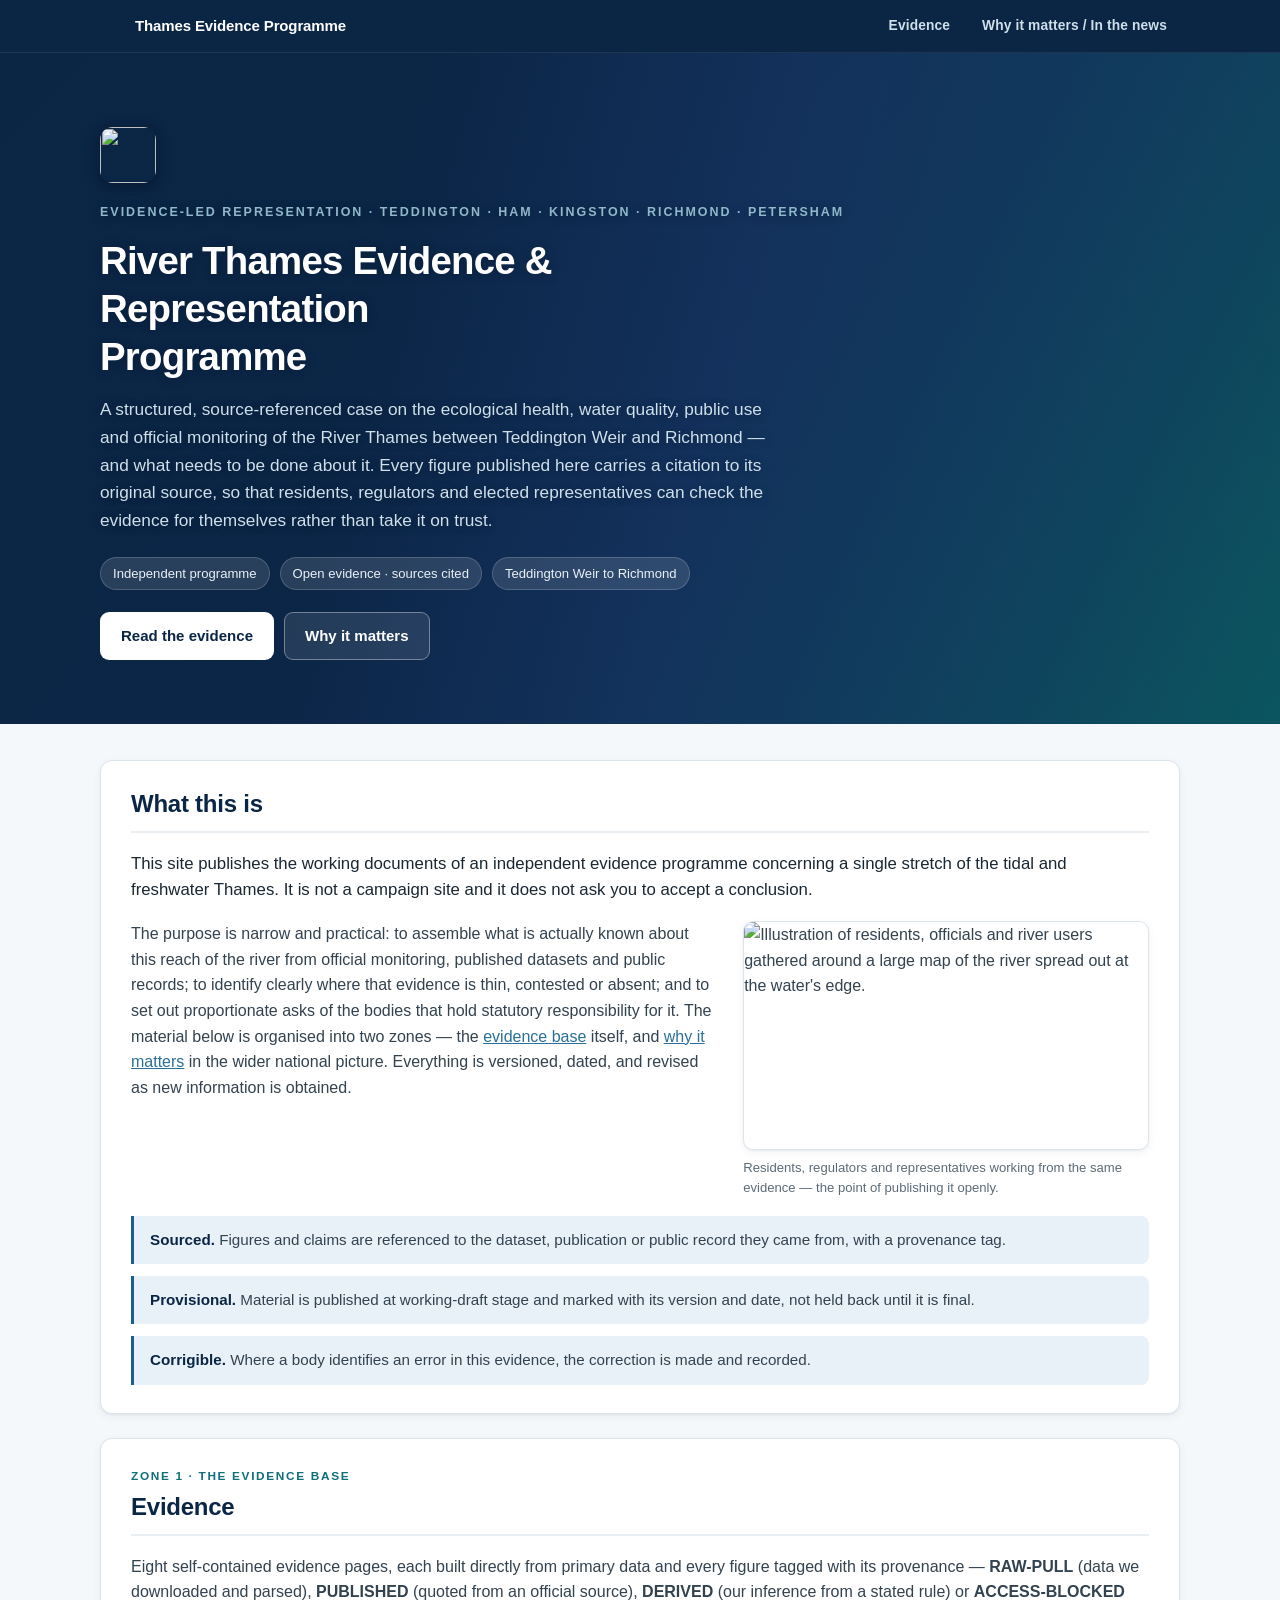
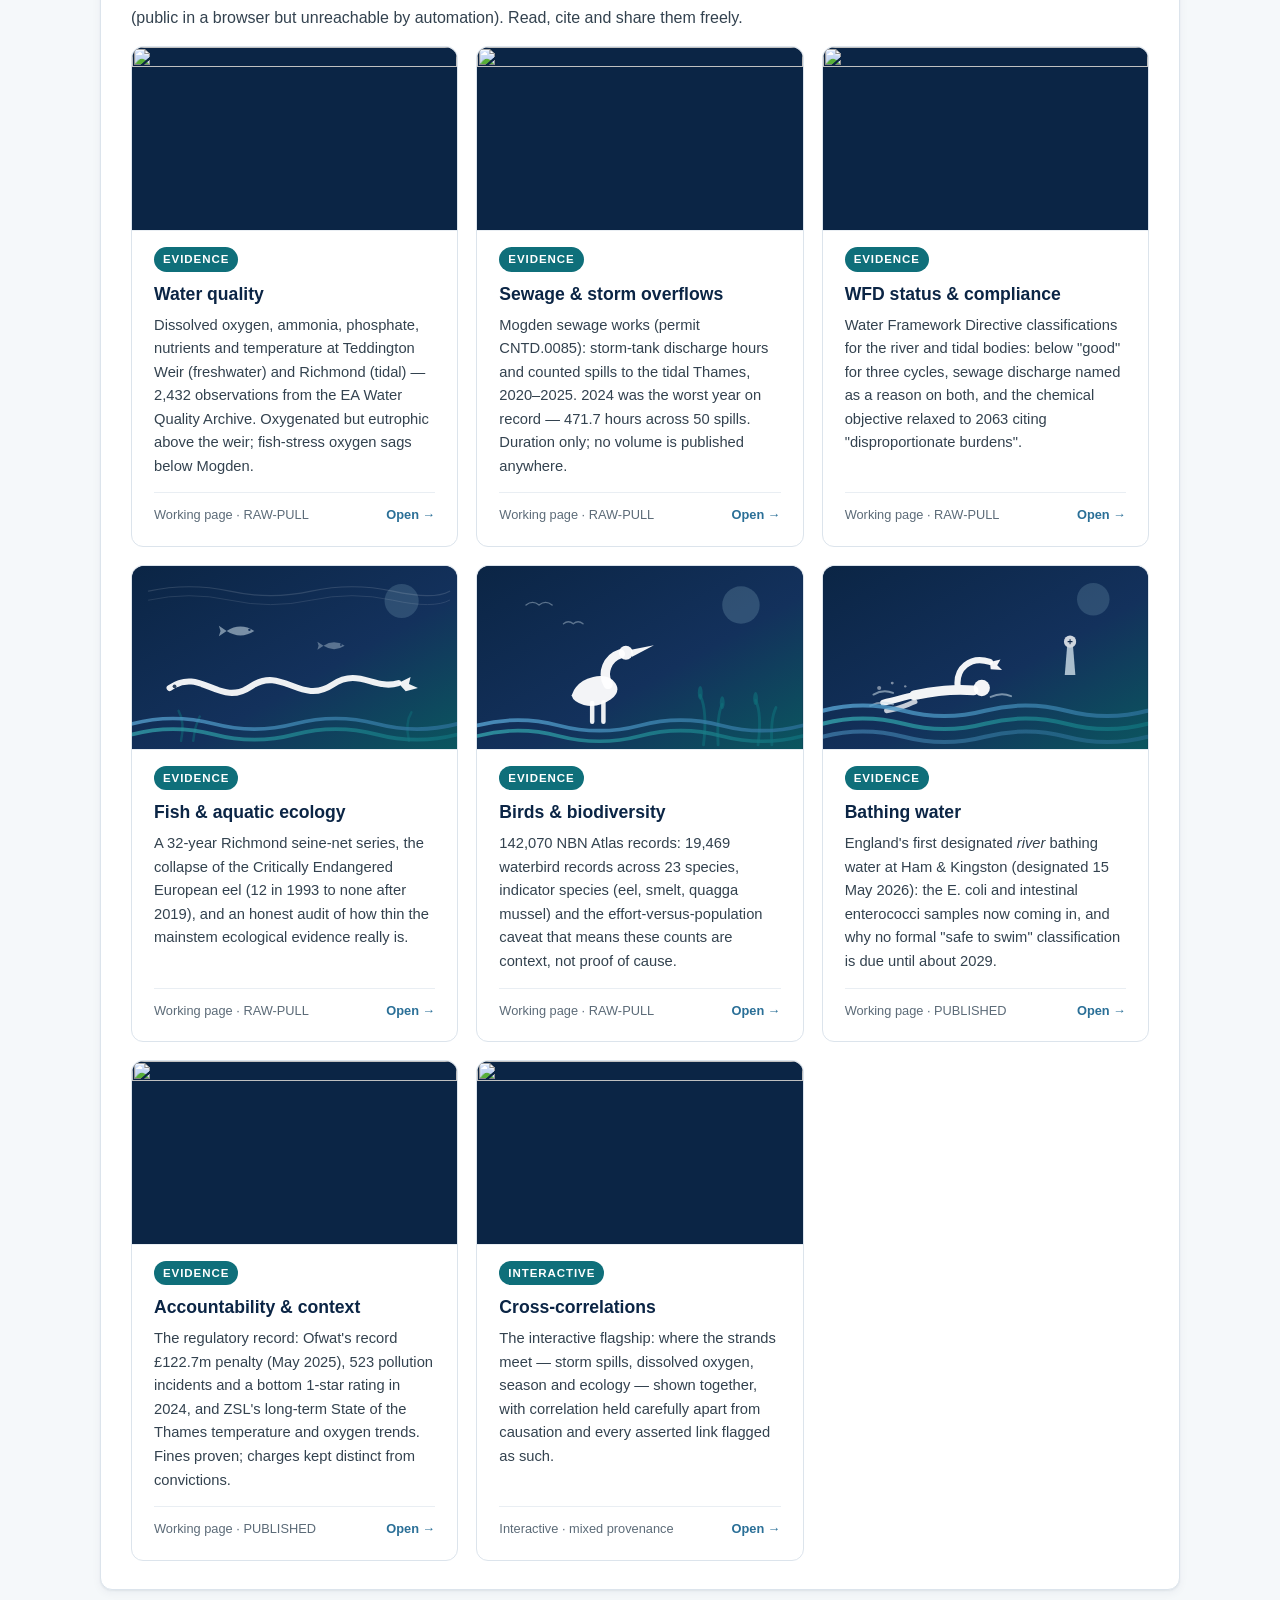
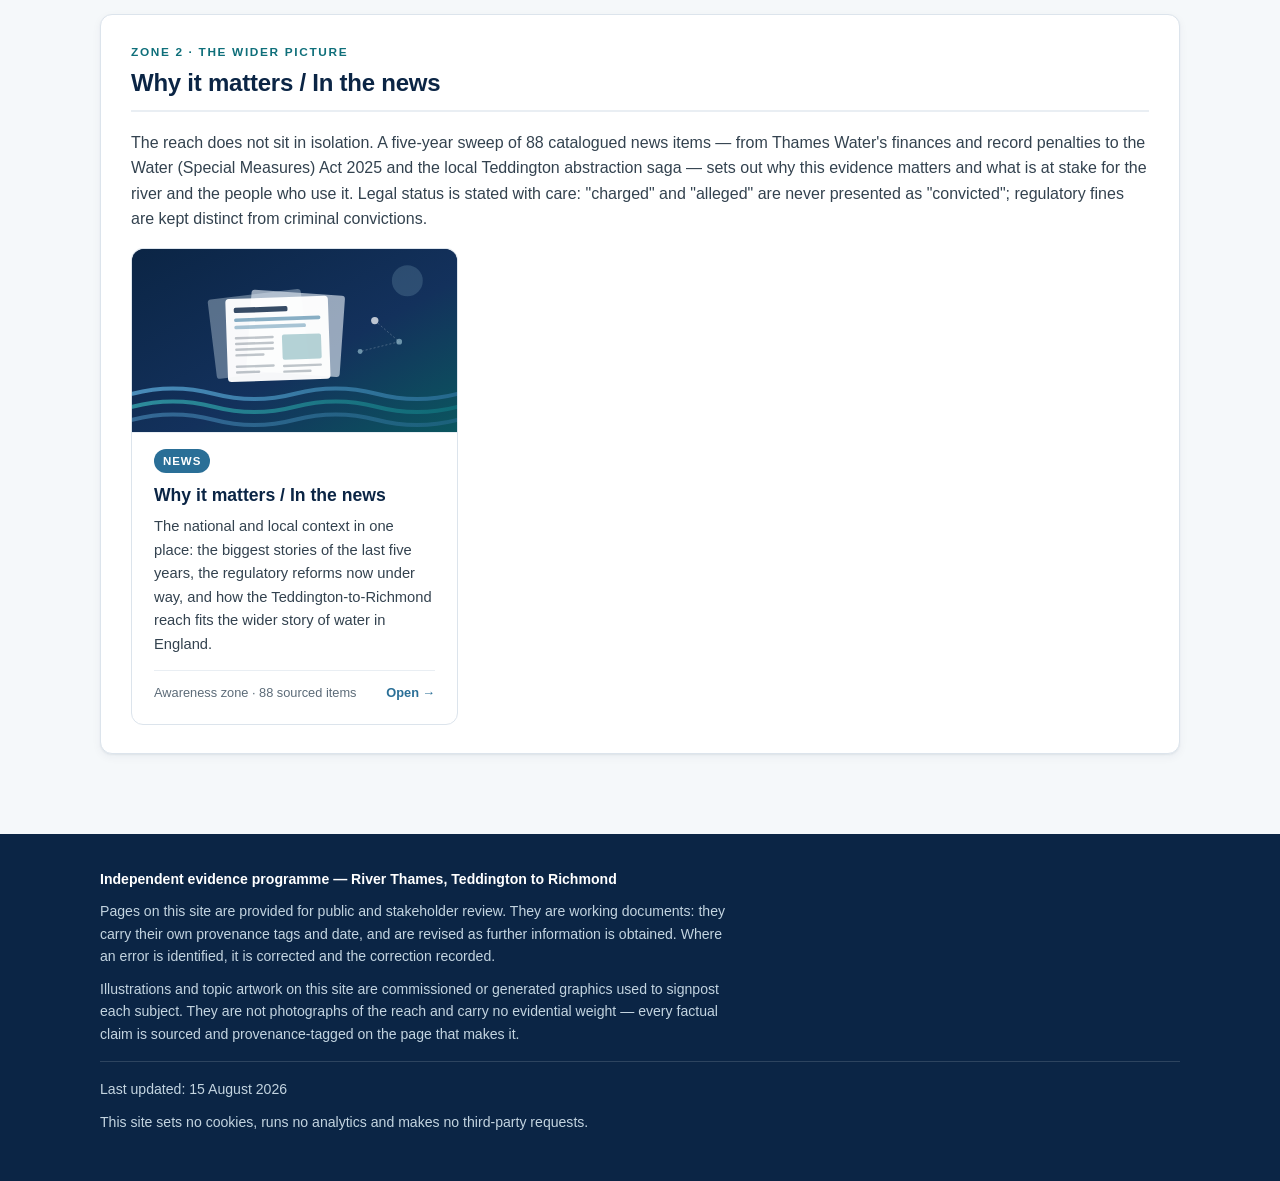
==== commit 0494c79b: "Add missing images, branding and SEO files" ====
--- a/index.html
+++ b/index.html
@@ -7,7 +7,24 @@
 <meta name="description" content="An independent, source-referenced evidence programme on the ecological health, water quality, public use and official monitoring of the River Thames between Teddington Weir and Richmond.">
 <meta name="robots" content="index, follow">
 <meta name="color-scheme" content="light">
-<link rel="icon" href="data:image/svg+xml,%3Csvg xmlns='http://www.w3.org/2000/svg' viewBox='0 0 32 32'%3E%3Crect width='32' height='32' rx='7' fill='%230b2545'/%3E%3Cpath d='M4 20c4-3 6 3 10 0s6 3 10 0' stroke='%232a6f97' stroke-width='2.5' fill='none' stroke-linecap='round'/%3E%3Cpath d='M4 25c4-3 6 3 10 0s6 3 10 0' stroke='%230f6f7a' stroke-width='2.5' fill='none' stroke-linecap='round'/%3E%3C/svg%3E">
+<link rel="canonical" href="https://thamesevidence.org.uk/">
+<link rel="icon" href="/favicon.ico" sizes="48x48">
+<link rel="icon" href="/favicon.svg" type="image/svg+xml">
+<link rel="apple-touch-icon" href="/apple-touch-icon.png">
+<link rel="manifest" href="/site.webmanifest">
+<meta name="theme-color" content="#0b2545">
+<link rel="sitemap" type="application/xml" href="/sitemap.xml">
+<meta property="og:type" content="website">
+<meta property="og:site_name" content="Thames Evidence Programme">
+<meta property="og:title" content="River Thames Evidence &amp; Representation Programme — Teddington to Richmond">
+<meta property="og:description" content="An independent, source-referenced evidence programme on the ecological health, water quality, public use and official monitoring of the River Thames between Teddington Weir and Richmond.">
+<meta property="og:url" content="https://thamesevidence.org.uk/">
+<meta property="og:image" content="https://thamesevidence.org.uk/images/brand/river-thames-evidence-programme-share.jpg">
+<meta property="og:image:width" content="1200">
+<meta property="og:image:height" content="630">
+<meta property="og:image:alt" content="The River Thames at Teddington, with the programme title overlaid.">
+<meta name="twitter:card" content="summary_large_image">
+<meta name="twitter:image" content="https://thamesevidence.org.uk/images/brand/river-thames-evidence-programme-share.jpg">
 <link rel="stylesheet" href="/site.css">
 </head>
 <body>
@@ -27,8 +44,9 @@
   </div>
 </nav>
 
-<header class="hero">
+<header class="hero art hero--home">
   <div class="wrap">
+    <img class="mark" src="/images/brand/logo-mark.svg" alt="" width="56" height="56">
     <p class="eyebrow">Evidence-led representation · Teddington · Ham · Kingston · Richmond · Petersham</p>
     <h1>River Thames Evidence &amp; Representation Programme</h1>
     <p class="standfirst">
@@ -43,6 +61,10 @@
       <span>Open evidence · sources cited</span>
       <span>Teddington Weir to Richmond</span>
     </p>
+    <p class="actions">
+      <a class="btn" href="#evidence">Read the evidence</a>
+      <a class="btn ghost" href="/why-it-matters.html">Why it matters</a>
+    </p>
   </div>
 </header>
 
@@ -56,15 +78,25 @@
         a single stretch of the tidal and freshwater Thames. It is not a campaign site and it does
         not ask you to accept a conclusion.
       </p>
-      <p>
-        The purpose is narrow and practical: to assemble what is actually known about this reach of
-        the river from official monitoring, published datasets and public records; to identify
-        clearly where that evidence is thin, contested or absent; and to set out proportionate asks
-        of the bodies that hold statutory responsibility for it. The material below is organised into
-        two zones — the <a href="#evidence">evidence base</a> itself, and
-        <a href="/why-it-matters.html">why it matters</a> in the wider national picture. Everything is
-        versioned, dated, and revised as new information is obtained.
-      </p>
+      <div class="figure-row">
+        <p>
+          The purpose is narrow and practical: to assemble what is actually known about this reach of
+          the river from official monitoring, published datasets and public records; to identify
+          clearly where that evidence is thin, contested or absent; and to set out proportionate asks
+          of the bodies that hold statutory responsibility for it. The material below is organised into
+          two zones — the <a href="#evidence">evidence base</a> itself, and
+          <a href="/why-it-matters.html">why it matters</a> in the wider national picture. Everything is
+          versioned, dated, and revised as new information is obtained.
+        </p>
+        <figure>
+          <picture>
+            <source type="image/webp" srcset="/images/web/river-thames-community-stakeholders-map-800.webp 800w, /images/web/river-thames-community-stakeholders-map-1600.webp 1600w" sizes="(max-width:820px) 92vw, 400px">
+            <img src="/images/web/river-thames-community-stakeholders-map-800.jpg" width="800" height="450" loading="lazy"
+                 alt="Illustration of residents, officials and river users gathered around a large map of the river spread out at the water's edge.">
+          </picture>
+          <figcaption>Residents, regulators and representatives working from the same evidence — the point of publishing it openly.</figcaption>
+        </figure>
+      </div>
       <ul class="principles">
         <li><strong>Sourced.</strong> Figures and claims are referenced to the dataset, publication or public record they came from, with a provenance tag.</li>
         <li><strong>Provisional.</strong> Material is published at working-draft stage and marked with its version and date, not held back until it is final.</li>
@@ -86,6 +118,12 @@
       <ul class="doc-grid">
 
         <li class="doc-card">
+          <div class="thumb">
+            <picture>
+              <source type="image/webp" srcset="/images/web/river-thames-environmental-data-holders-800.webp">
+              <img src="/images/web/river-thames-environmental-data-holders-800.jpg" width="800" height="450" loading="lazy" alt="">
+            </picture>
+          </div>
           <span class="tag">Evidence</span>
           <h3><a href="/docs/water-quality.html">Water quality</a></h3>
           <p>
@@ -97,6 +135,12 @@
         </li>
 
         <li class="doc-card">
+          <div class="thumb">
+            <picture>
+              <source type="image/webp" srcset="/images/web/river-thames-sewage-treatment-works-oversight-800.webp">
+              <img src="/images/web/river-thames-sewage-treatment-works-oversight-800.jpg" width="800" height="450" loading="lazy" alt="">
+            </picture>
+          </div>
           <span class="tag">Evidence</span>
           <h3><a href="/docs/sewage-mogden.html">Sewage &amp; storm overflows</a></h3>
           <p>
@@ -108,6 +152,12 @@
         </li>
 
         <li class="doc-card">
+          <div class="thumb">
+            <picture>
+              <source type="image/webp" srcset="/images/web/river-thames-water-quality-public-records-800.webp">
+              <img src="/images/web/river-thames-water-quality-public-records-800.jpg" width="800" height="450" loading="lazy" alt="">
+            </picture>
+          </div>
           <span class="tag">Evidence</span>
           <h3><a href="/docs/wfd-status.html">WFD status &amp; compliance</a></h3>
           <p>
@@ -119,6 +169,9 @@
         </li>
 
         <li class="doc-card">
+          <div class="thumb">
+            <img src="/images/topics/topic-fish-aquatic-ecology.svg" width="800" height="450" loading="lazy" alt="">
+          </div>
           <span class="tag">Evidence</span>
           <h3><a href="/docs/fish.html">Fish &amp; aquatic ecology</a></h3>
           <p>
@@ -130,6 +183,9 @@
         </li>
 
         <li class="doc-card">
+          <div class="thumb">
+            <img src="/images/topics/topic-birds-biodiversity.svg" width="800" height="450" loading="lazy" alt="">
+          </div>
           <span class="tag">Evidence</span>
           <h3><a href="/docs/birds-biodiversity.html">Birds &amp; biodiversity</a></h3>
           <p>
@@ -141,6 +197,9 @@
         </li>
 
         <li class="doc-card">
+          <div class="thumb">
+            <img src="/images/topics/topic-bathing-water.svg" width="800" height="450" loading="lazy" alt="">
+          </div>
           <span class="tag">Evidence</span>
           <h3><a href="/docs/bathing.html">Bathing water</a></h3>
           <p>
@@ -152,6 +211,12 @@
         </li>
 
         <li class="doc-card">
+          <div class="thumb">
+            <picture>
+              <source type="image/webp" srcset="/images/web/river-thames-correspondence-tracker-800.webp">
+              <img src="/images/web/river-thames-correspondence-tracker-800.jpg" width="800" height="450" loading="lazy" alt="">
+            </picture>
+          </div>
           <span class="tag">Evidence</span>
           <h3><a href="/docs/accountability.html">Accountability &amp; context</a></h3>
           <p>
@@ -163,6 +228,12 @@
         </li>
 
         <li class="doc-card">
+          <div class="thumb">
+            <picture>
+              <source type="image/webp" srcset="/images/web/river-thames-evidence-programme-roadmap-800.webp">
+              <img src="/images/web/river-thames-evidence-programme-roadmap-800.jpg" width="800" height="450" loading="lazy" alt="">
+            </picture>
+          </div>
           <span class="tag">Interactive</span>
           <h3><a href="/docs/correlations.html">Cross-correlations</a></h3>
           <p>
@@ -190,6 +261,9 @@
 
       <ul class="doc-grid">
         <li class="doc-card">
+          <div class="thumb">
+            <img src="/images/topics/topic-why-it-matters-news.svg" width="800" height="450" loading="lazy" alt="">
+          </div>
           <span class="tag news">News</span>
           <h3><a href="/why-it-matters.html">Why it matters / In the news</a></h3>
           <p>
@@ -213,8 +287,13 @@
       they carry their own provenance tags and date, and are revised as further information is
       obtained. Where an error is identified, it is corrected and the correction recorded.
     </p>
+    <p>
+      Illustrations and topic artwork on this site are commissioned or generated graphics used to
+      signpost each subject. They are not photographs of the reach and carry no evidential weight —
+      every factual claim is sourced and provenance-tagged on the page that makes it.
+    </p>
     <div class="rule"></div>
-    <p>Last updated: <time datetime="2026-07-31">31 July 2026</time></p>
+    <p>Last updated: <time datetime="2026-08-15">15 August 2026</time></p>
     <p>This site sets no cookies, runs no analytics and makes no third-party requests.</p>
   </div>
 </footer>
--- a/site.css
+++ b/site.css
@@ -349,3 +349,113 @@
   details.cx-data>summary{display:none}
   details.cx-data .table-wrap{display:block !important; padding:0}
 }
+
+/* ============================================================
+   IMAGERY — added 15 August 2026
+   Hero artwork, navigation mark, section figures and card
+   thumbnails. Every image is same-origin, so the site's strict
+   Content-Security-Policy (img-src 'self') is unchanged, and
+   none of this needs JavaScript.
+   ============================================================ */
+
+/* ---------- Navigation: the real programme mark ---------- */
+nav.topnav .brand svg{display:none}
+nav.topnav .brand::before{
+  content:""; flex:0 0 auto; width:26px; height:26px;
+  background:url('/images/brand/logo-mark.svg') center/contain no-repeat;
+}
+
+/* ---------- Hero artwork ----------
+   The navy gradient sits ON TOP of the artwork at high opacity, so
+   text contrast is set by the gradient rather than by the picture.
+   Each page selects its own artwork through --hero-art.            */
+header.hero{
+  --hero-art:url('/images/web/river-thames-water-quality-monitoring-teddington-1600.webp');
+  /* Photographic artwork needs a heavy veil to hold text contrast. */
+  --hero-veil:linear-gradient(104deg, rgba(11,37,69,.96) 0%, rgba(11,37,69,.93) 30%,
+                                      rgba(19,49,92,.83) 55%, rgba(11,86,95,.46) 100%);
+  position:relative; background-color:var(--navy);
+}
+header.hero.art{
+  background-image:
+    var(--hero-veil),
+    var(--hero-art),
+    linear-gradient(135deg,var(--navy) 0%,var(--navy2) 55%,var(--teal-d) 100%);
+  background-size:cover,cover,cover;
+  background-position:center,right center,center;
+  background-repeat:no-repeat;
+}
+header.hero.art h1,
+header.hero.art .standfirst,
+header.hero.art .eyebrow{text-shadow:0 1px 10px rgba(8,20,38,.34)}
+
+header.hero.hero--home{--hero-art:url('/images/web/river-thames-water-quality-monitoring-teddington-1600.webp'); padding:74px 0 64px}
+header.hero.hero--water-quality{--hero-art:url('/images/web/river-thames-environmental-data-holders-1600.webp')}
+header.hero.hero--sewage{--hero-art:url('/images/web/river-thames-sewage-treatment-works-oversight-1600.webp')}
+header.hero.hero--wfd{--hero-art:url('/images/web/river-thames-water-quality-public-records-1600.webp')}
+header.hero.hero--fish{--hero-art:url('/images/topics/topic-fish-aquatic-ecology.svg'); --hero-veil:linear-gradient(104deg, rgba(11,37,69,.94) 0%, rgba(11,37,69,.74) 30%, rgba(19,49,92,.34) 58%, rgba(11,86,95,.10) 100%)}
+header.hero.hero--birds{--hero-art:url('/images/topics/topic-birds-biodiversity.svg'); --hero-veil:linear-gradient(104deg, rgba(11,37,69,.94) 0%, rgba(11,37,69,.74) 30%, rgba(19,49,92,.34) 58%, rgba(11,86,95,.10) 100%)}
+header.hero.hero--bathing{--hero-art:url('/images/topics/topic-bathing-water.svg'); --hero-veil:linear-gradient(104deg, rgba(11,37,69,.94) 0%, rgba(11,37,69,.74) 30%, rgba(19,49,92,.34) 58%, rgba(11,86,95,.10) 100%)}
+header.hero.hero--accountability{--hero-art:url('/images/web/river-thames-correspondence-tracker-1600.webp')}
+header.hero.hero--correlations{--hero-art:url('/images/web/river-thames-evidence-programme-roadmap-1600.webp')}
+header.hero.hero--news{--hero-art:url('/images/topics/topic-why-it-matters-news.svg'); --hero-veil:linear-gradient(104deg, rgba(11,37,69,.94) 0%, rgba(11,37,69,.74) 30%, rgba(19,49,92,.34) 58%, rgba(11,86,95,.10) 100%)}
+
+/* ---------- Hero mark and calls to action ---------- */
+header.hero .mark{
+  display:block; width:56px; height:56px; margin:0 0 20px;
+  border-radius:13px; box-shadow:0 3px 14px rgba(4,14,28,.45);
+}
+header.hero .actions{display:flex; flex-wrap:wrap; gap:10px; margin:22px 0 0}
+header.hero .btn{
+  display:inline-flex; align-items:center; gap:8px;
+  background:#fff; color:var(--navy); font-weight:700; font-size:.94rem;
+  padding:11px 20px; border-radius:9px; text-decoration:none;
+  border:1px solid rgba(255,255,255,.9);
+}
+header.hero .btn:hover{background:#e8f1f8; text-decoration:none}
+header.hero .btn.ghost{background:rgba(255,255,255,.10); color:#fff; border-color:rgba(255,255,255,.36)}
+header.hero .btn.ghost:hover{background:rgba(255,255,255,.19)}
+
+/* ---------- Figure beside body copy ---------- */
+.figure-row{display:grid; grid-template-columns:1.3fr .9fr; gap:26px; align-items:start}
+.figure-row>p{margin-top:0}
+.figure-row figure{margin:0}
+.figure-row img{
+  display:block; width:100%; height:auto; border-radius:10px;
+  border:1px solid var(--line); box-shadow:var(--shadow);
+}
+.figure-row figcaption{font-size:.82rem; color:var(--muted); margin-top:8px; line-height:1.5}
+
+/* ---------- Card thumbnails ---------- */
+.doc-card .thumb{
+  margin:-22px -22px 16px; overflow:hidden; background:var(--navy);
+  border-radius:var(--radius) var(--radius) 0 0; border-bottom:1px solid var(--line2);
+}
+.doc-card .thumb img{
+  display:block; width:100%; height:auto; aspect-ratio:16/9; object-fit:cover;
+  transition:transform .25s ease;
+}
+.doc-card:hover .thumb img{transform:scale(1.035)}
+
+/* ---------- Provenance note under illustrated sections ---------- */
+.art-note{
+  font-size:.84rem; color:var(--muted); margin:14px 0 0;
+  padding-top:12px; border-top:1px dashed var(--line);
+}
+
+@media (max-width:820px){
+  .figure-row{grid-template-columns:1fr}
+}
+@media (max-width:640px){
+  header.hero.hero--home{padding:48px 0 42px}
+  header.hero .mark{width:46px; height:46px}
+  header.hero.art{background-position:center,center,center}
+}
+@media (prefers-reduced-motion:reduce){
+  .doc-card .thumb img{transition:none}
+  .doc-card:hover .thumb img{transform:none}
+}
+@media print{
+  header.hero.art{background-image:none !important; background:var(--navy) !important}
+  .doc-card .thumb{display:none}
+}
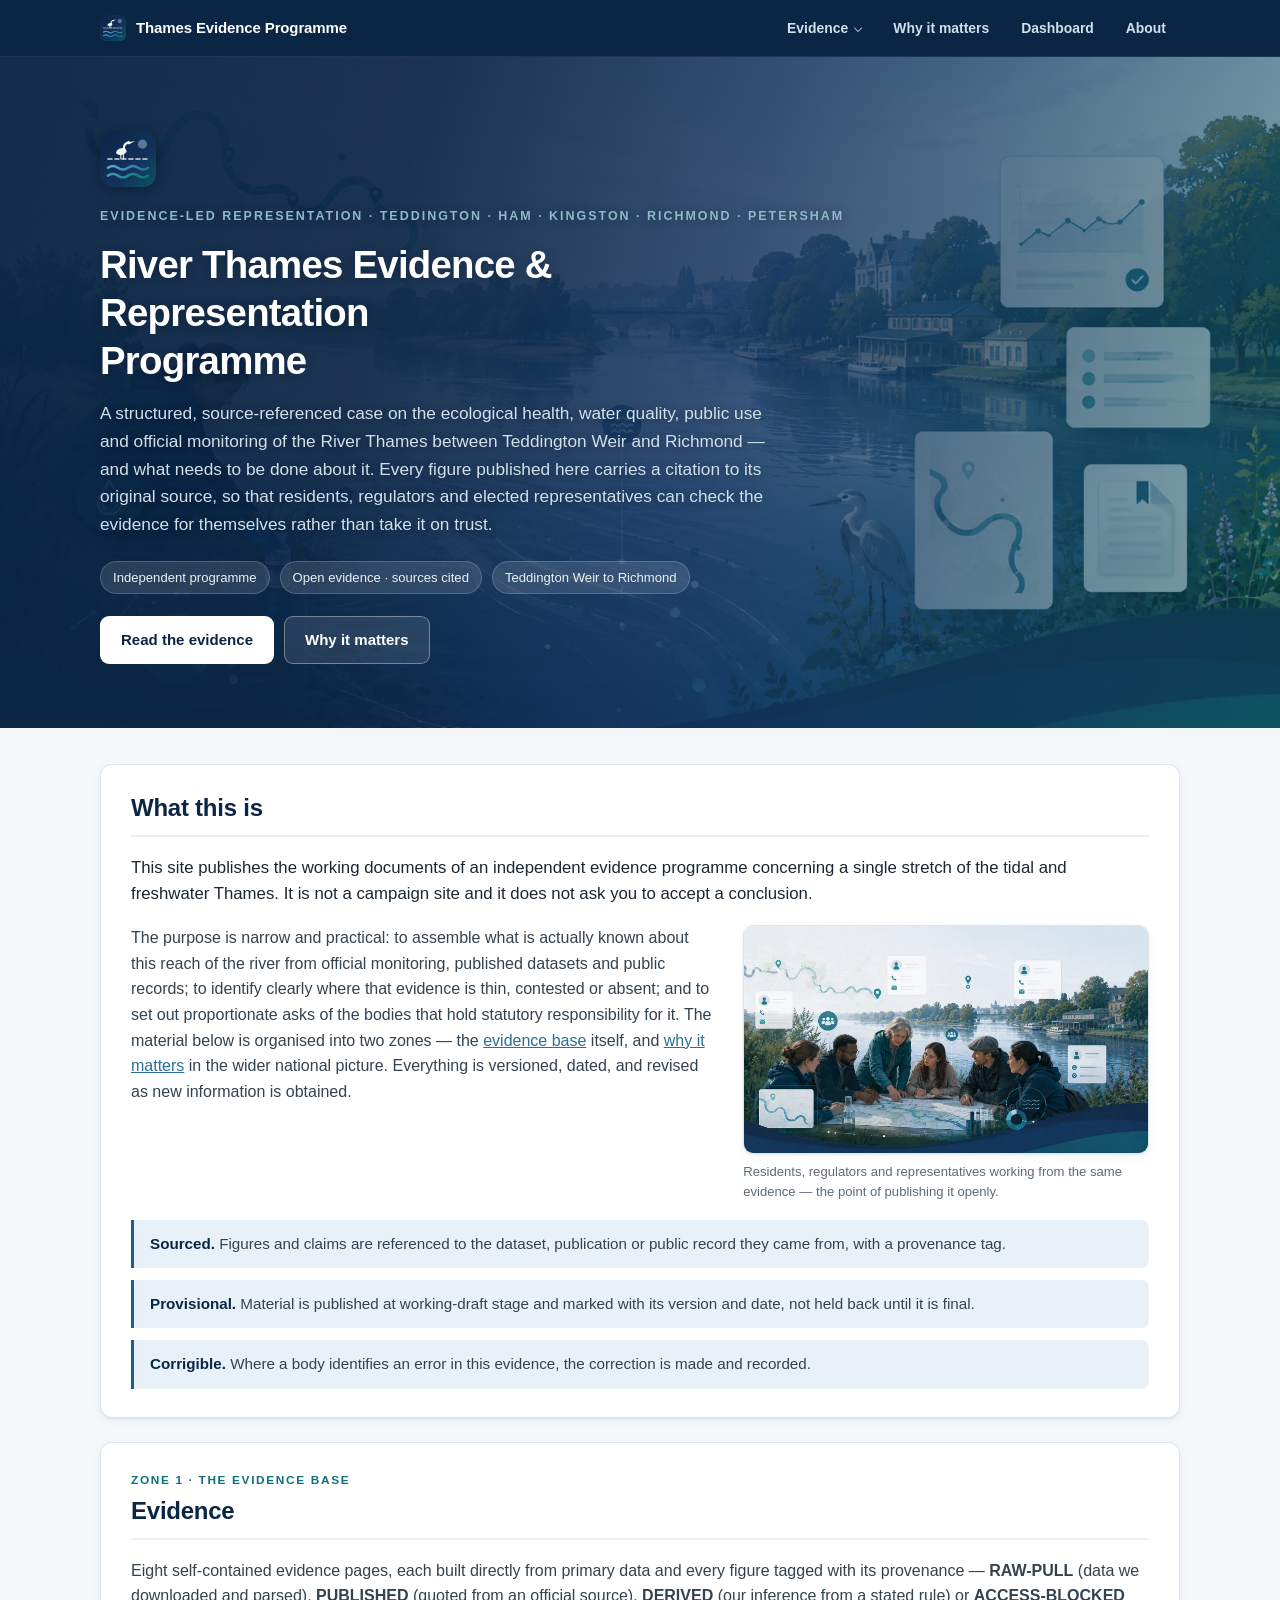
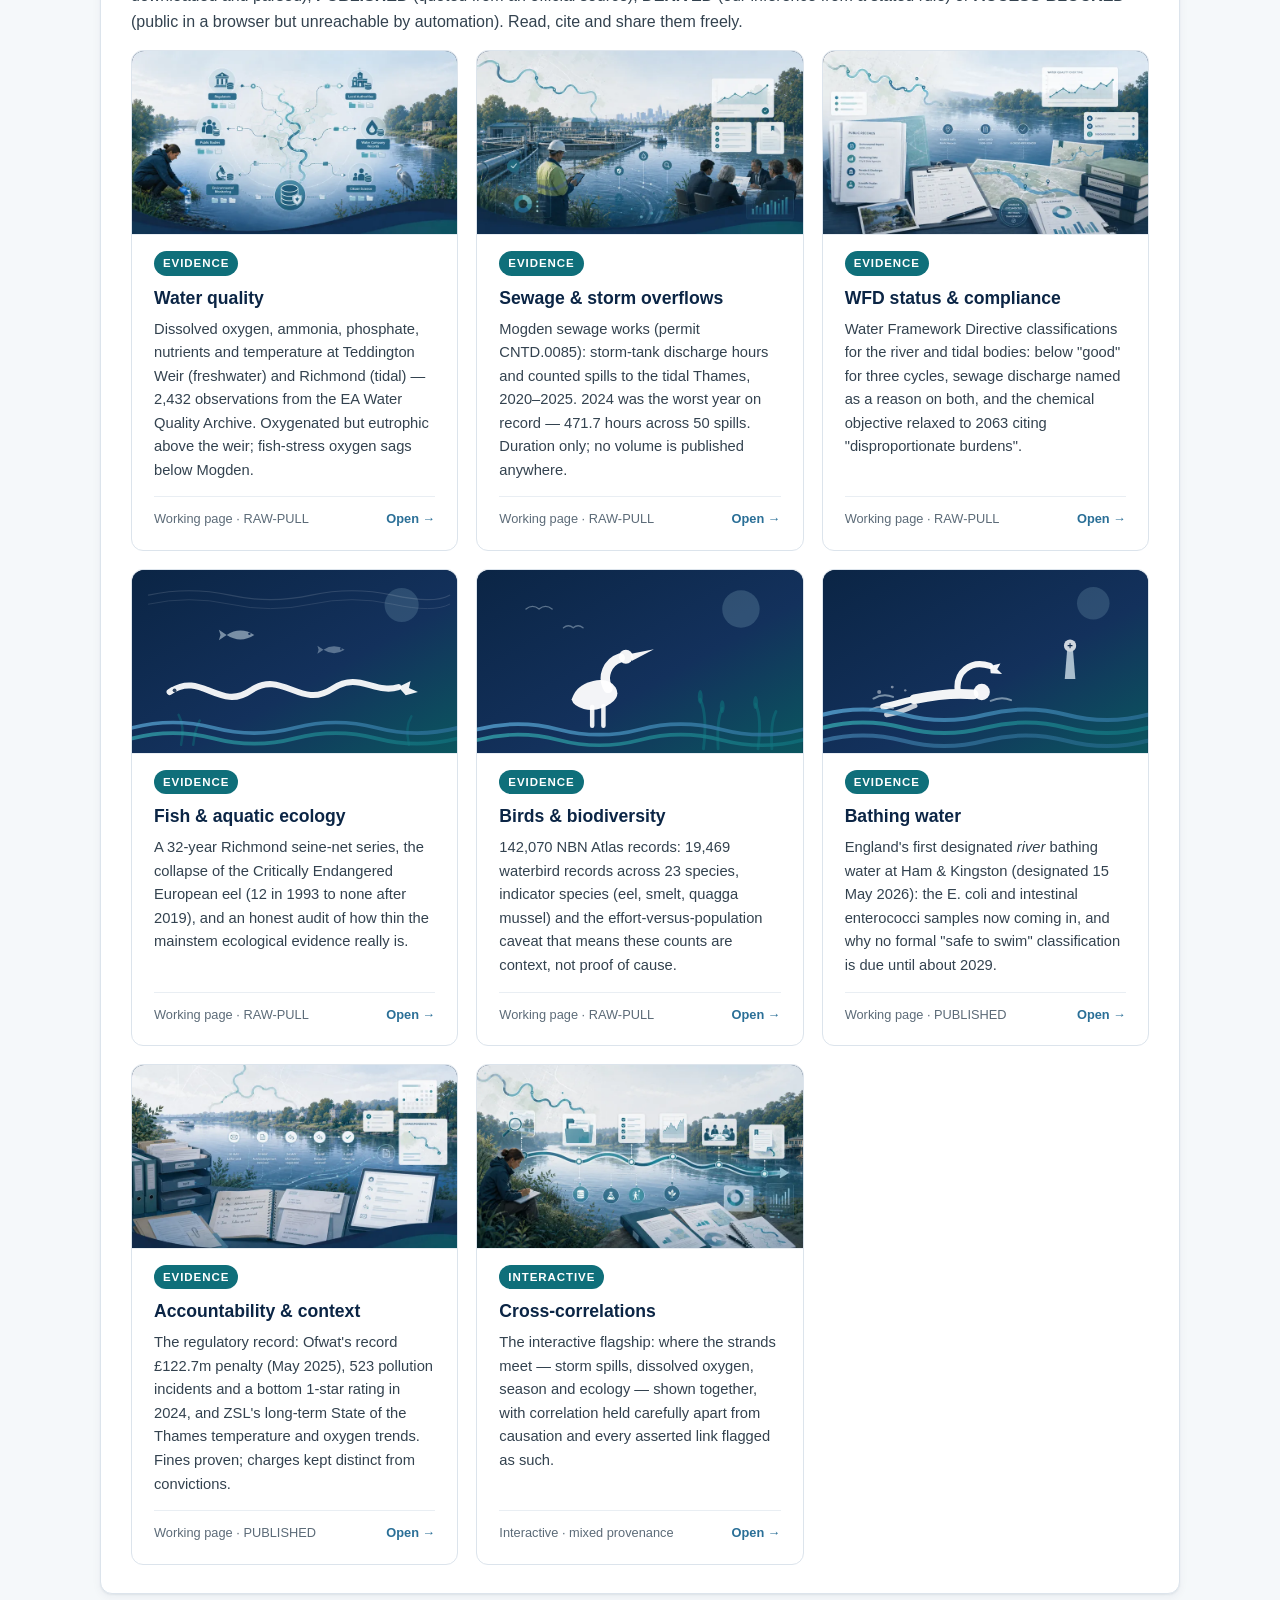
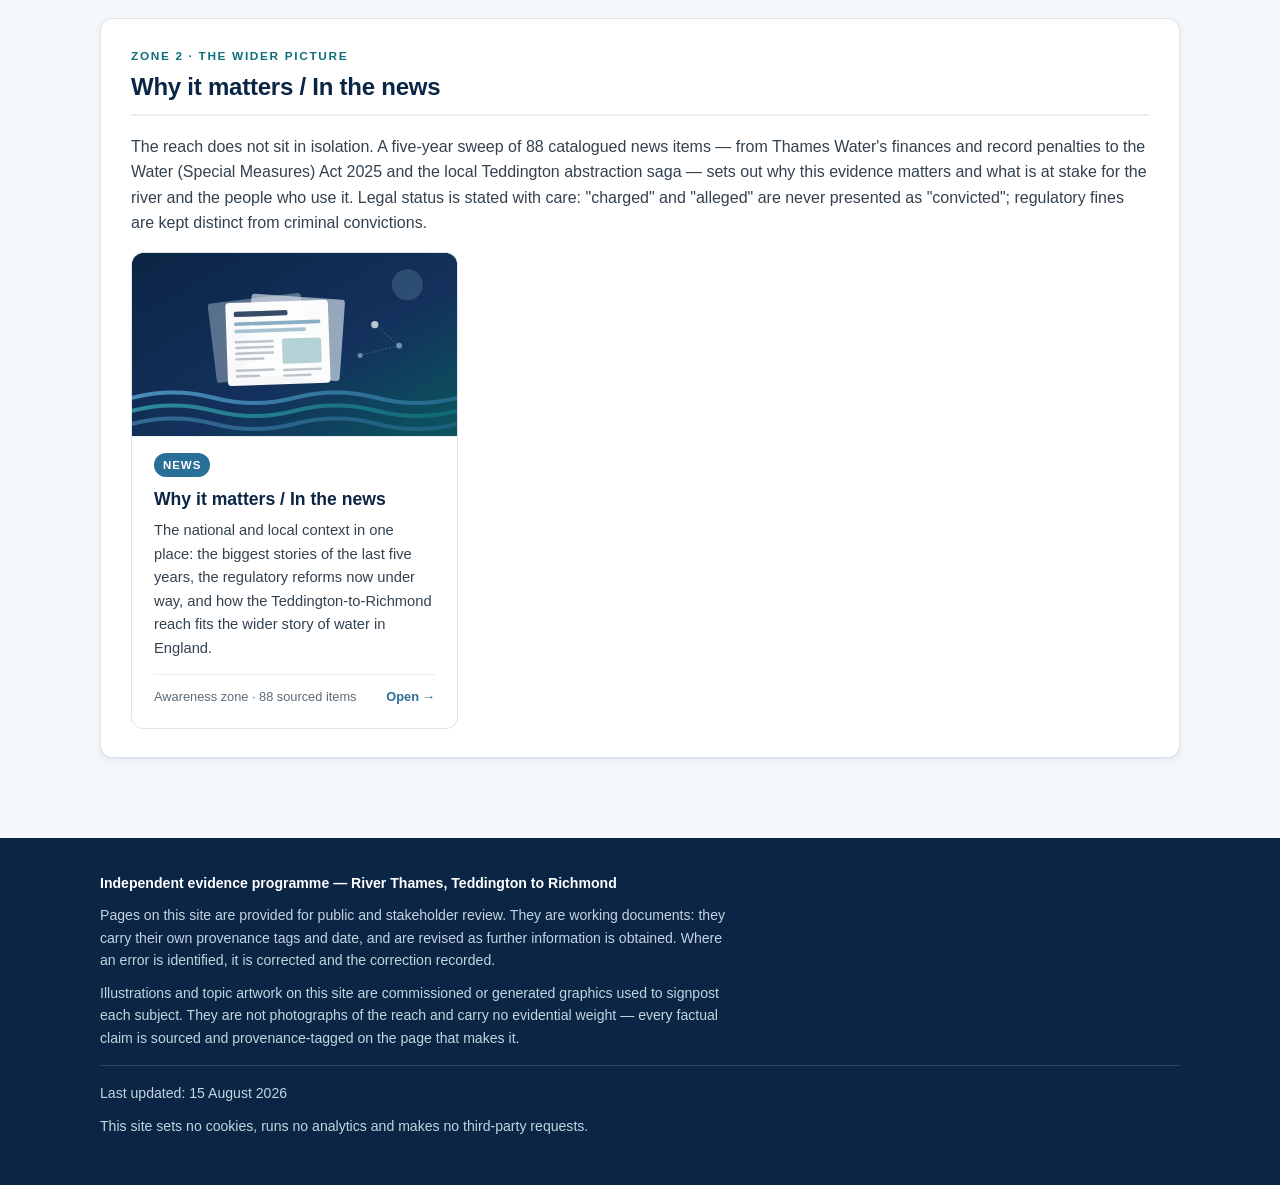
==== commit 152db007: "Add responsive site navigation; skip Oryx build step and move checkout to v4" ====
--- a/index.html
+++ b/index.html
@@ -33,13 +33,33 @@
 
 <nav class="topnav" aria-label="Primary">
   <div class="wrap">
-    <a class="brand" href="/">
-      <svg width="24" height="24" viewBox="0 0 32 32" aria-hidden="true"><rect width="32" height="32" rx="7" fill="#13315c"/><path d="M4 20c4-3 6 3 10 0s6 3 10 0" stroke="#2a6f97" stroke-width="2.5" fill="none" stroke-linecap="round"/><path d="M4 25c4-3 6 3 10 0s6 3 10 0" stroke="#0f6f7a" stroke-width="2.5" fill="none" stroke-linecap="round"/></svg>
-      Thames Evidence Programme
-    </a>
-    <div class="navlinks">
-      <a href="/#evidence">Evidence</a>
-      <a href="/why-it-matters.html">Why it matters / In the news</a>
+    <a class="brand" href="/"><span>Thames Evidence Programme</span></a>
+
+    <input class="nav-toggle" type="checkbox" id="nav-toggle" aria-label="Show and hide the main menu">
+    <span class="nav-burger" aria-hidden="true"><span></span><span></span><span></span></span>
+
+    <div class="navpanel">
+      <ul class="navlist">
+        <li class="has-menu">
+          <a href="/#evidence">Evidence<i class="caret"></i></a>
+          <div class="submenu">
+            <p class="submenu-h">The river</p>
+            <a href="/docs/water-quality.html">Water quality</a>
+            <a href="/docs/sewage-mogden.html">Sewage &amp; storm overflows</a>
+            <a href="/docs/wfd-status.html">WFD status &amp; compliance</a>
+            <a href="/docs/bathing.html">Bathing water</a>
+            <p class="submenu-h">Wildlife</p>
+            <a href="/docs/fish.html">Fish &amp; aquatic ecology</a>
+            <a href="/docs/birds-biodiversity.html">Birds &amp; biodiversity</a>
+            <p class="submenu-h">Analysis</p>
+            <a href="/docs/accountability.html">Accountability &amp; context</a>
+            <a href="/docs/correlations.html">Cross-correlations</a>
+          </div>
+        </li>
+        <li><a href="/why-it-matters.html">Why it matters</a></li>
+        <li><a href="/docs/River-Thames-Programme-Dashboard.html">Dashboard</a></li>
+        <li><a href="/#about">About</a></li>
+      </ul>
     </div>
   </div>
 </nav>
--- a/site.css
+++ b/site.css
@@ -36,32 +36,134 @@
 }
 .skip:focus{left:0}
 
-/* ---------- Top navigation (links the two zones) ---------- */
+/* ---------- Top navigation ----------
+   A Bootstrap-style navbar built in plain CSS: brand left, links right,
+   a dropdown for the evidence pages, and a hamburger below 900px.
+
+   Deliberately NO JavaScript and NO CDN, so the site keeps its strict
+   Content-Security-Policy (default-src 'none'; script-src 'none';
+   style-src 'self'). The mobile toggle is a hidden checkbox; the dropdown
+   opens on hover and on keyboard focus. The dropdown's own trigger is a
+   real link to the evidence index, so tapping it on a touch screen always
+   lands somewhere useful rather than doing nothing.                        */
+
 nav.topnav{
+  position:relative; z-index:50;
   background:var(--navy); color:#eaf1f6;
   border-bottom:1px solid rgba(255,255,255,.08);
 }
 nav.topnav .wrap{
   display:flex; align-items:center; justify-content:space-between;
-  gap:14px; min-height:52px; flex-wrap:wrap;
-}
+  gap:14px; min-height:56px; position:relative; flex-wrap:wrap;
+}
+
+/* --- Brand --- */
 nav.topnav .brand{
-  display:inline-flex; align-items:center; gap:9px;
+  display:inline-flex; align-items:center; gap:10px;
   color:#fff; font-weight:700; font-size:.94rem; letter-spacing:-.01em;
-  text-decoration:none;
-}
-nav.topnav .brand svg{display:block; flex:0 0 auto}
-nav.topnav .navlinks{display:flex; gap:6px; flex-wrap:wrap; align-items:center}
-nav.topnav .navlinks a{
-  color:#cfe0ea; text-decoration:none; font-size:.86rem; font-weight:600;
-  letter-spacing:.01em; padding:7px 12px; border-radius:999px;
-  border:1px solid transparent;
-}
-nav.topnav .navlinks a:hover{color:#fff; background:rgba(255,255,255,.10); text-decoration:none}
-nav.topnav .navlinks a[aria-current="page"]{
+  text-decoration:none; padding:6px 0; flex:1 1 auto; min-width:0;
+}
+nav.topnav .brand::before{
+  content:""; flex:0 0 auto; width:26px; height:26px;
+  background:url('/images/brand/logo-mark.svg') center/contain no-repeat;
+}
+nav.topnav .brand:hover{text-decoration:none}
+nav.topnav .brand span{overflow:hidden; text-overflow:ellipsis; white-space:nowrap}
+
+/* --- Hamburger (mobile only) --- */
+nav.topnav .nav-toggle{
+  position:absolute; right:20px; top:8px;
+  width:46px; height:40px; margin:0; padding:0; z-index:3;
+  opacity:0; cursor:pointer; appearance:none; -webkit-appearance:none;
+}
+nav.topnav .nav-burger{
+  display:flex; flex-direction:column; justify-content:center; gap:5px;
+  width:46px; height:40px; padding:0 10px; border-radius:9px;
+  border:1px solid rgba(255,255,255,.22); background:rgba(255,255,255,.06);
+  flex:0 0 auto;
+}
+nav.topnav .nav-burger span{
+  display:block; height:2px; background:#eaf1f6; border-radius:2px;
+  transition:transform .18s ease, opacity .18s ease;
+}
+nav.topnav .nav-toggle:focus-visible + .nav-burger{outline:3px solid var(--teal); outline-offset:3px}
+nav.topnav .nav-toggle:checked + .nav-burger span:nth-child(1){transform:translateY(7px) rotate(45deg)}
+nav.topnav .nav-toggle:checked + .nav-burger span:nth-child(2){opacity:0}
+nav.topnav .nav-toggle:checked + .nav-burger span:nth-child(3){transform:translateY(-7px) rotate(-45deg)}
+
+/* --- The panel of links --- */
+nav.topnav .navpanel{display:none; flex:0 0 100%; width:100%}
+nav.topnav .nav-toggle:checked ~ .navpanel{display:block; padding:2px 0 14px}
+
+nav.topnav .navlist{
+  list-style:none; margin:0; padding:0;
+  display:flex; flex-direction:column; gap:2px;
+}
+nav.topnav .navlist > li > a{
+  display:flex; align-items:center; justify-content:space-between;
+  color:#cfe0ea; text-decoration:none; font-size:.9rem; font-weight:600;
+  padding:11px 12px; border-radius:9px; border:1px solid transparent;
+}
+nav.topnav .navlist > li > a:hover{color:#fff; background:rgba(255,255,255,.10); text-decoration:none}
+nav.topnav .navlist > li > a[aria-current="page"]{
   color:#fff; background:rgba(255,255,255,.13); border-color:rgba(255,255,255,.20);
 }
-
+nav.topnav .caret{
+  border:solid currentColor; border-width:0 1.6px 1.6px 0; padding:2.6px;
+  transform:rotate(45deg); margin-left:7px; flex:0 0 auto; opacity:.75;
+}
+
+/* --- Dropdown --- */
+nav.topnav .submenu{padding:2px 0 8px 12px; display:flex; flex-direction:column}
+nav.topnav .submenu-h{
+  margin:10px 0 3px; padding:0 10px;
+  font-size:.68rem; letter-spacing:.13em; text-transform:uppercase;
+  color:#8fb8c9; font-weight:700;
+}
+nav.topnav .submenu a{
+  color:#cfe0ea; text-decoration:none; font-size:.86rem; font-weight:500;
+  padding:8px 10px; border-radius:8px; border-left:2px solid rgba(255,255,255,.12);
+}
+nav.topnav .submenu a:hover{color:#fff; background:rgba(255,255,255,.10); text-decoration:none}
+nav.topnav .submenu a[aria-current="page"]{color:#fff; border-left-color:var(--teal); background:rgba(255,255,255,.08)}
+
+/* --- Desktop --- */
+@media (min-width:900px){
+  nav.topnav .nav-toggle,
+  nav.topnav .nav-burger{display:none}
+  nav.topnav .navpanel{display:block !important; flex:0 0 auto; width:auto; padding:0}
+  nav.topnav .navlist{flex-direction:row; align-items:center; gap:4px}
+  nav.topnav .navlist > li{position:relative}
+  nav.topnav .navlist > li > a{padding:8px 13px; border-radius:999px; font-size:.87rem}
+
+  /* The dropdown panel floats; it opens on hover and on keyboard focus. */
+  nav.topnav .has-menu > .submenu{
+    position:absolute; top:calc(100% + 8px); left:0; z-index:60;
+    min-width:270px; padding:10px; margin:0;
+    background:var(--navy2); border:1px solid rgba(255,255,255,.16);
+    border-radius:12px; box-shadow:0 14px 38px rgba(4,14,28,.46);
+    opacity:0; visibility:hidden; transform:translateY(-5px);
+    transition:opacity .15s ease, transform .15s ease, visibility .15s;
+  }
+  nav.topnav .has-menu:hover > .submenu,
+  nav.topnav .has-menu:focus-within > .submenu{
+    opacity:1; visibility:visible; transform:translateY(0);
+  }
+  /* Bridges the gap so the pointer can travel from item to panel. */
+  nav.topnav .has-menu::after{content:""; position:absolute; left:0; right:0; top:100%; height:10px}
+  nav.topnav .has-menu:hover > a,
+  nav.topnav .has-menu:focus-within > a{color:#fff; background:rgba(255,255,255,.10)}
+  nav.topnav .submenu a{border-left:0; padding:8px 11px}
+  nav.topnav .submenu-h:first-child{margin-top:2px}
+}
+
+@media (prefers-reduced-motion:reduce){
+  nav.topnav .nav-burger span,
+  nav.topnav .has-menu > .submenu{transition:none}
+}
+@media print{
+  nav.topnav{display:none}
+}
 /* ---------- Hero ---------- */
 header.hero{
   background:linear-gradient(135deg,var(--navy) 0%,var(--navy2) 55%,var(--teal-d) 100%);
@@ -358,13 +460,6 @@
    none of this needs JavaScript.
    ============================================================ */
 
-/* ---------- Navigation: the real programme mark ---------- */
-nav.topnav .brand svg{display:none}
-nav.topnav .brand::before{
-  content:""; flex:0 0 auto; width:26px; height:26px;
-  background:url('/images/brand/logo-mark.svg') center/contain no-repeat;
-}
-
 /* ---------- Hero artwork ----------
    The navy gradient sits ON TOP of the artwork at high opacity, so
    text contrast is set by the gradient rather than by the picture.
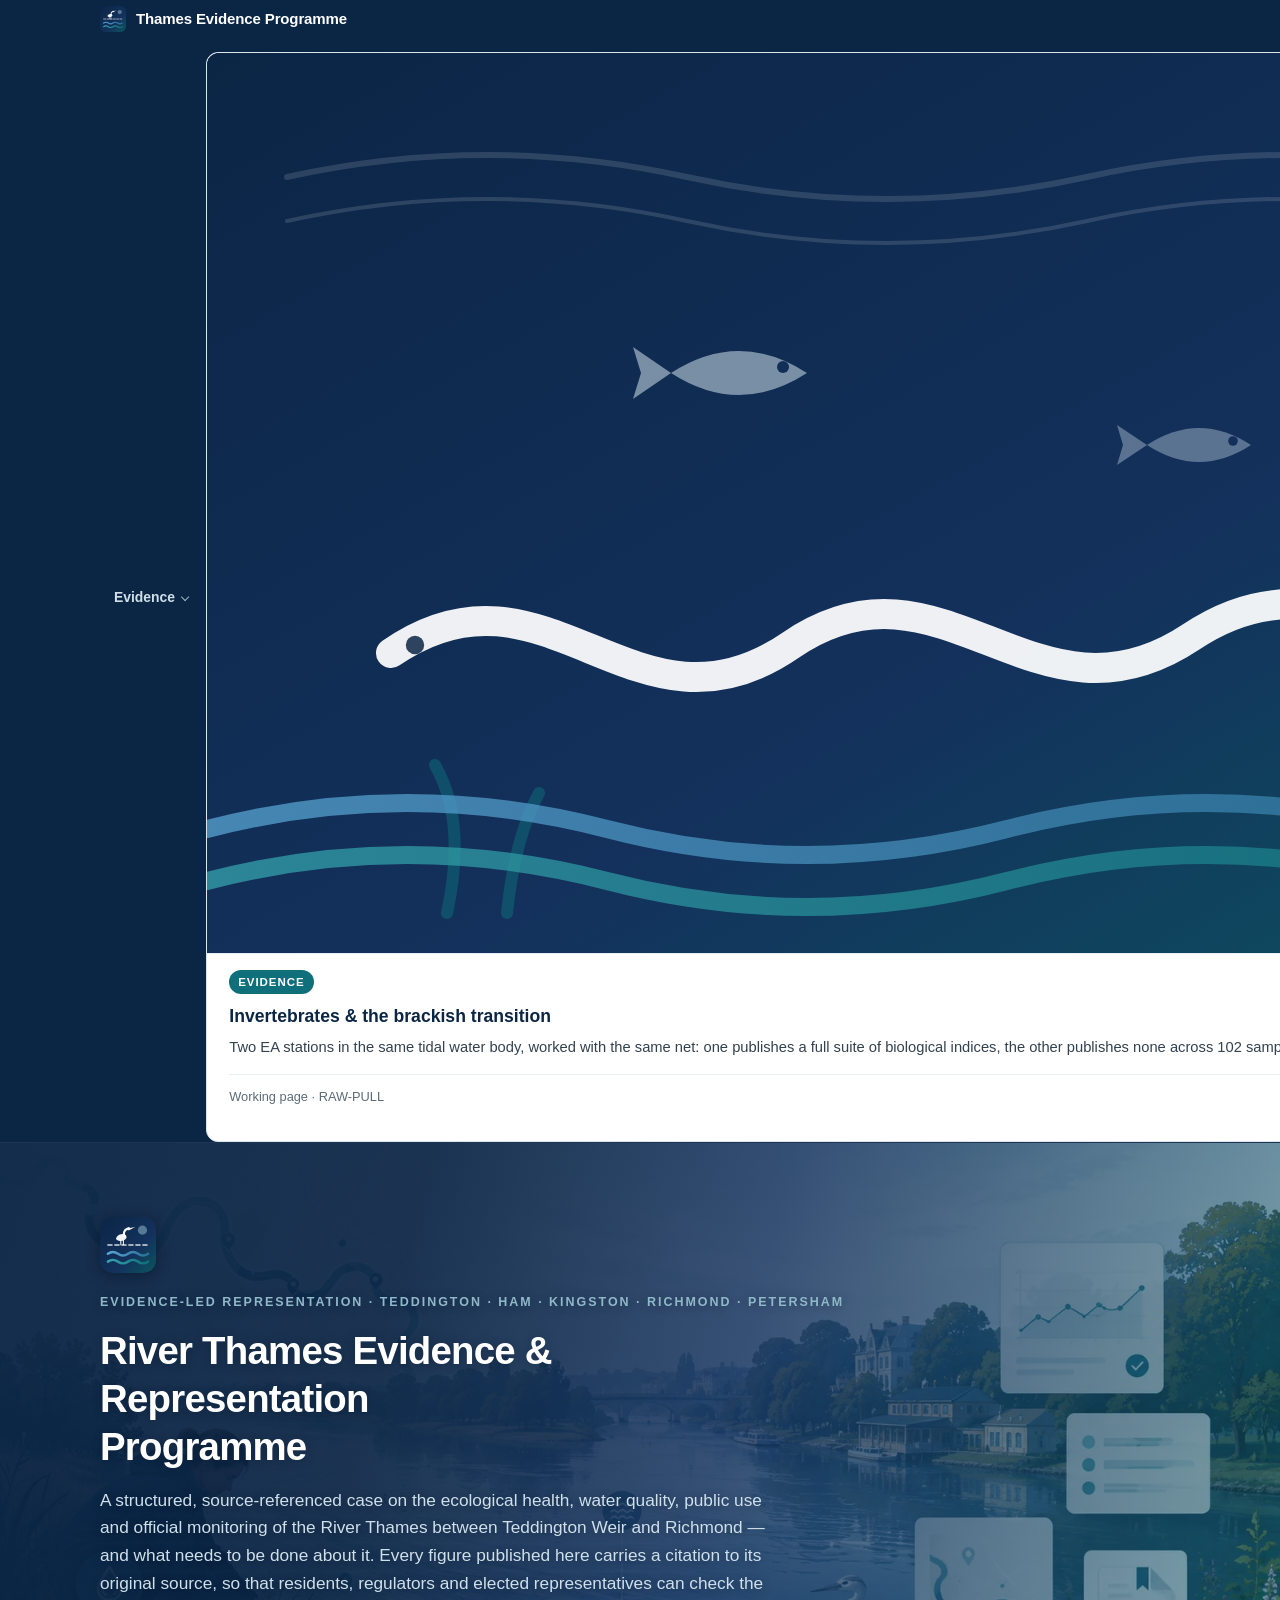
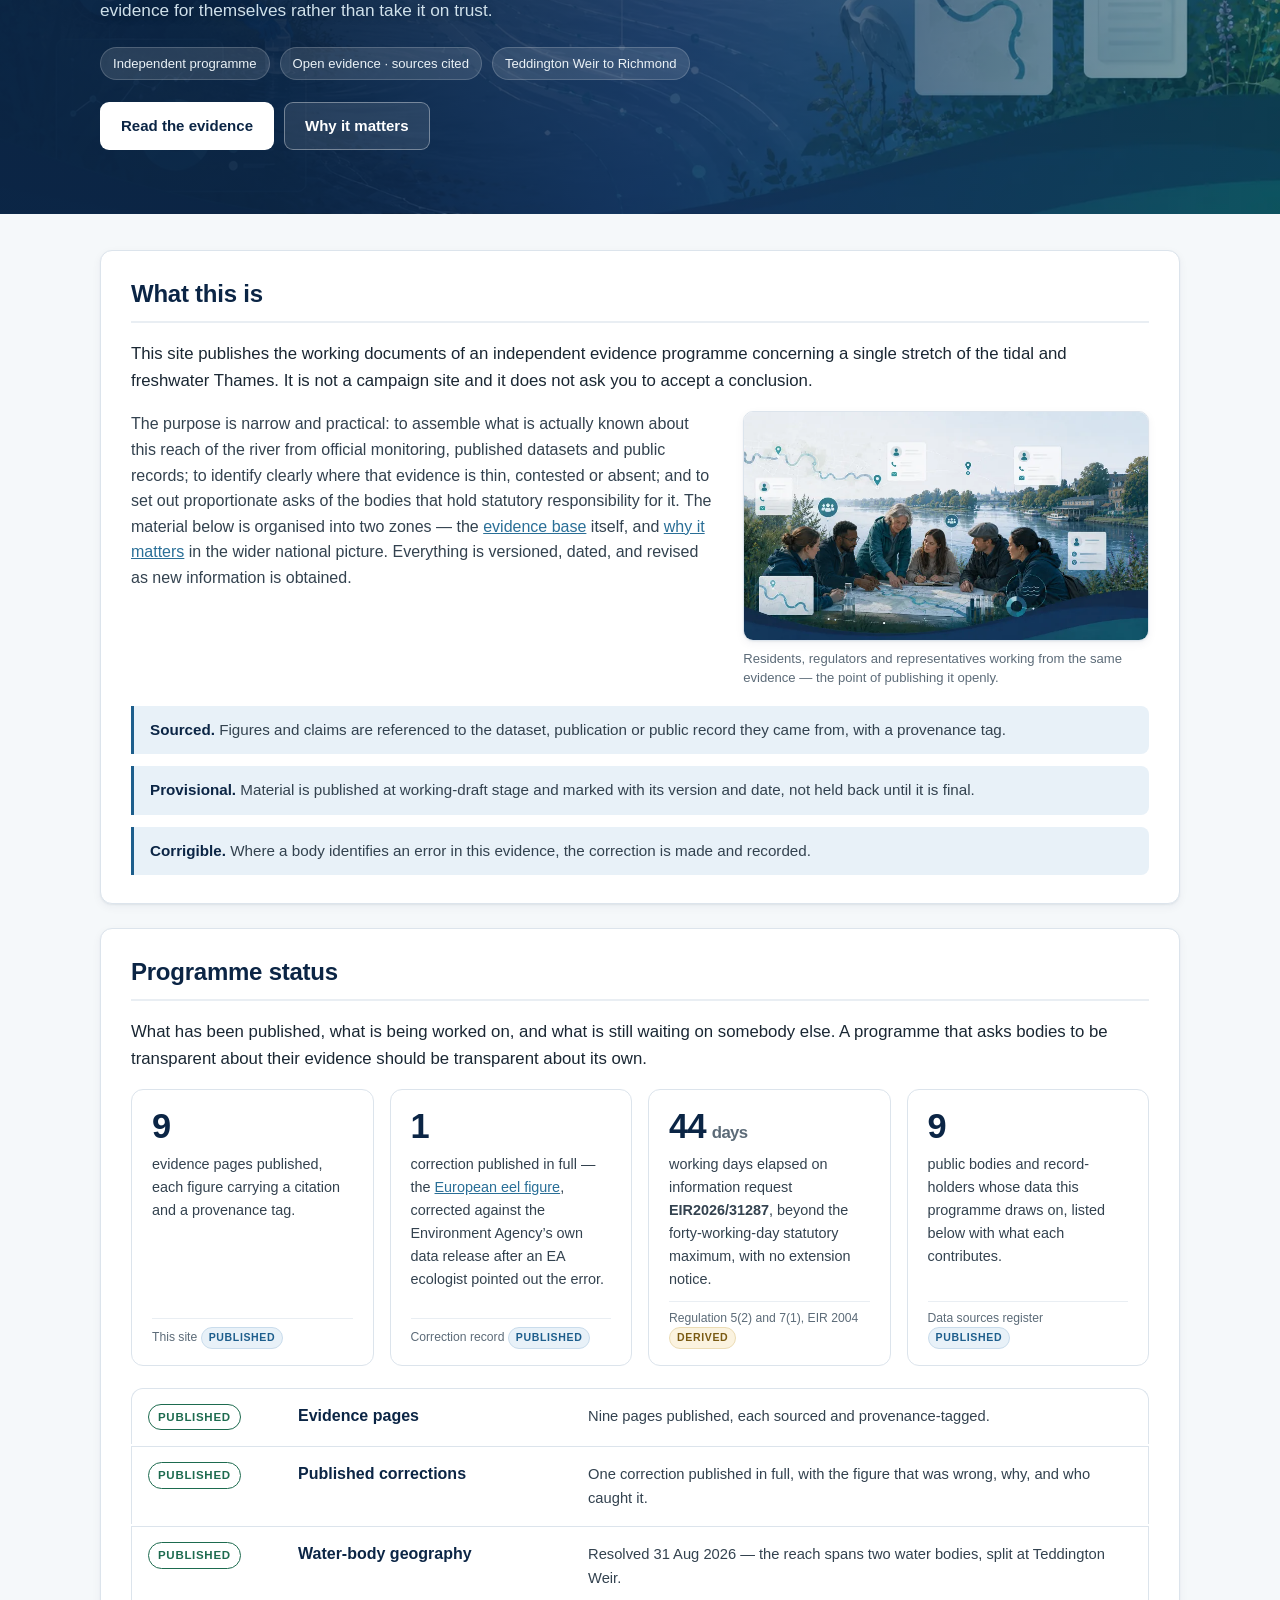
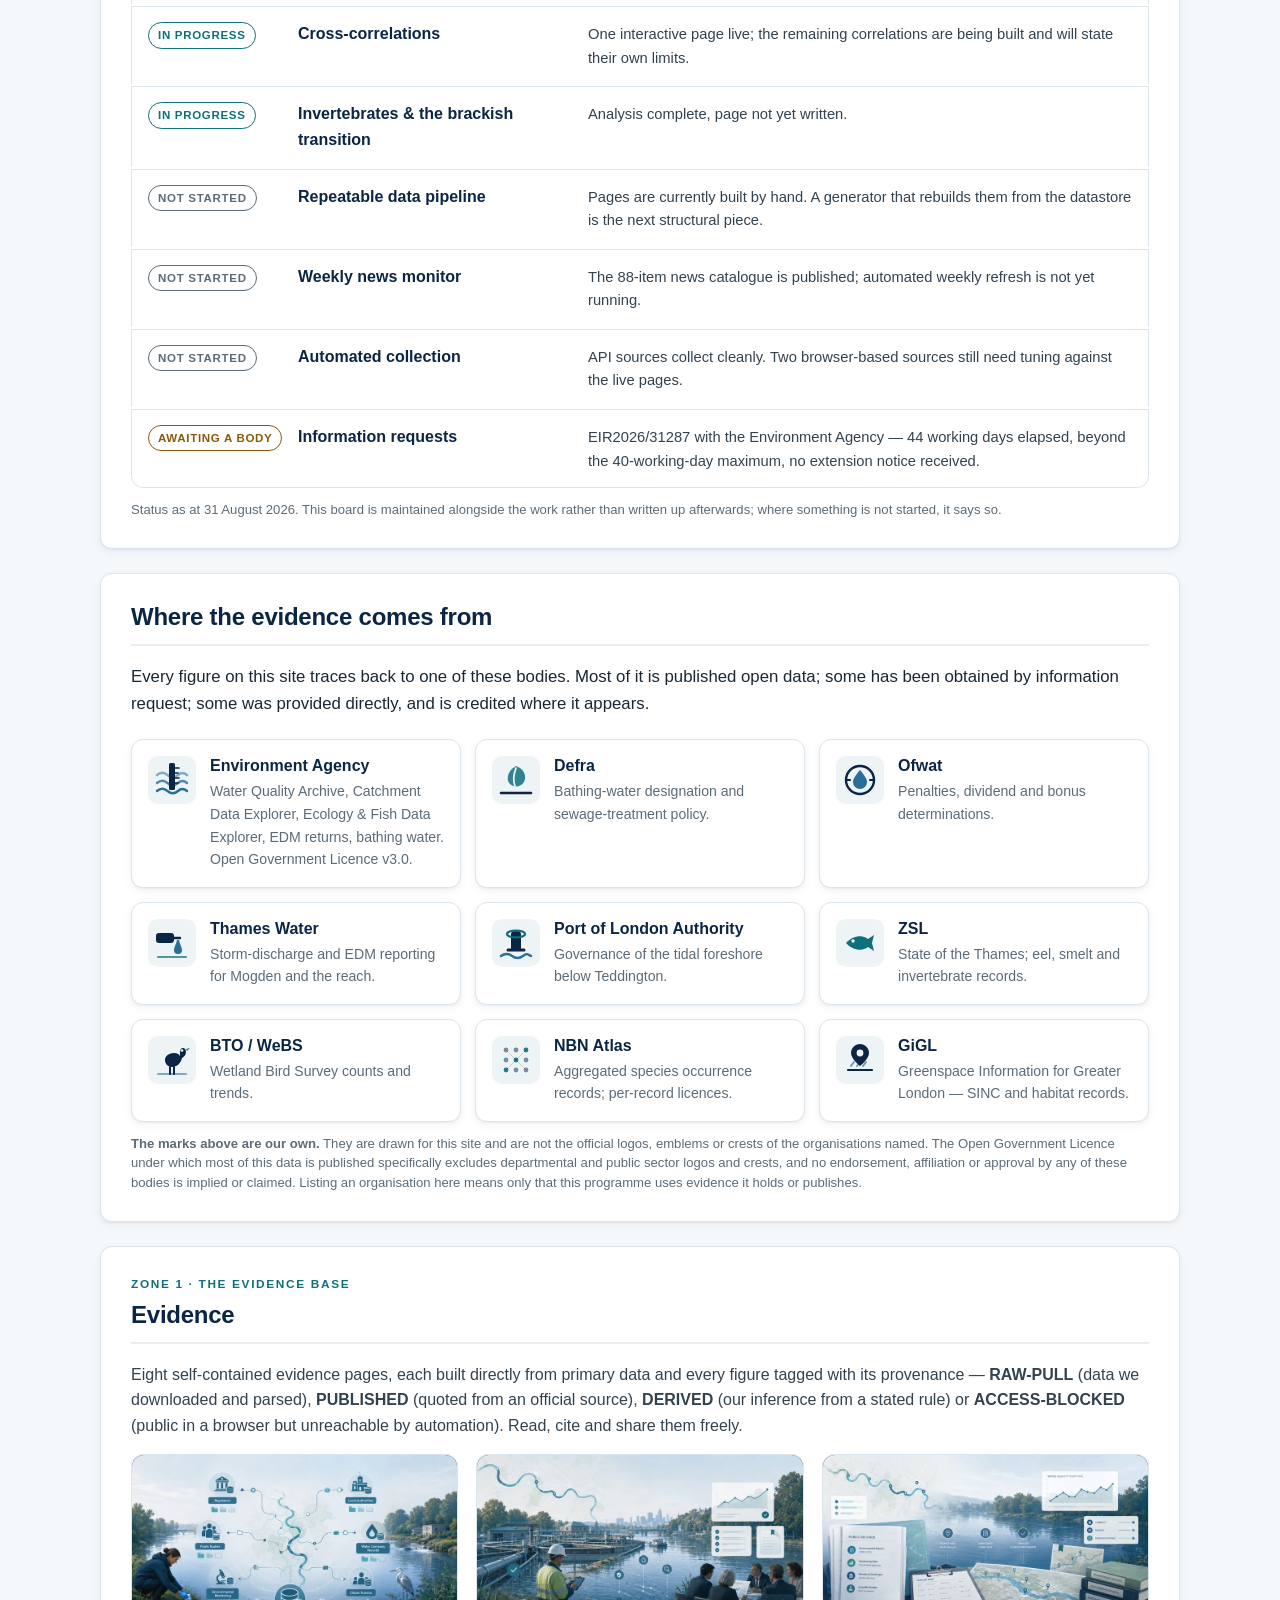
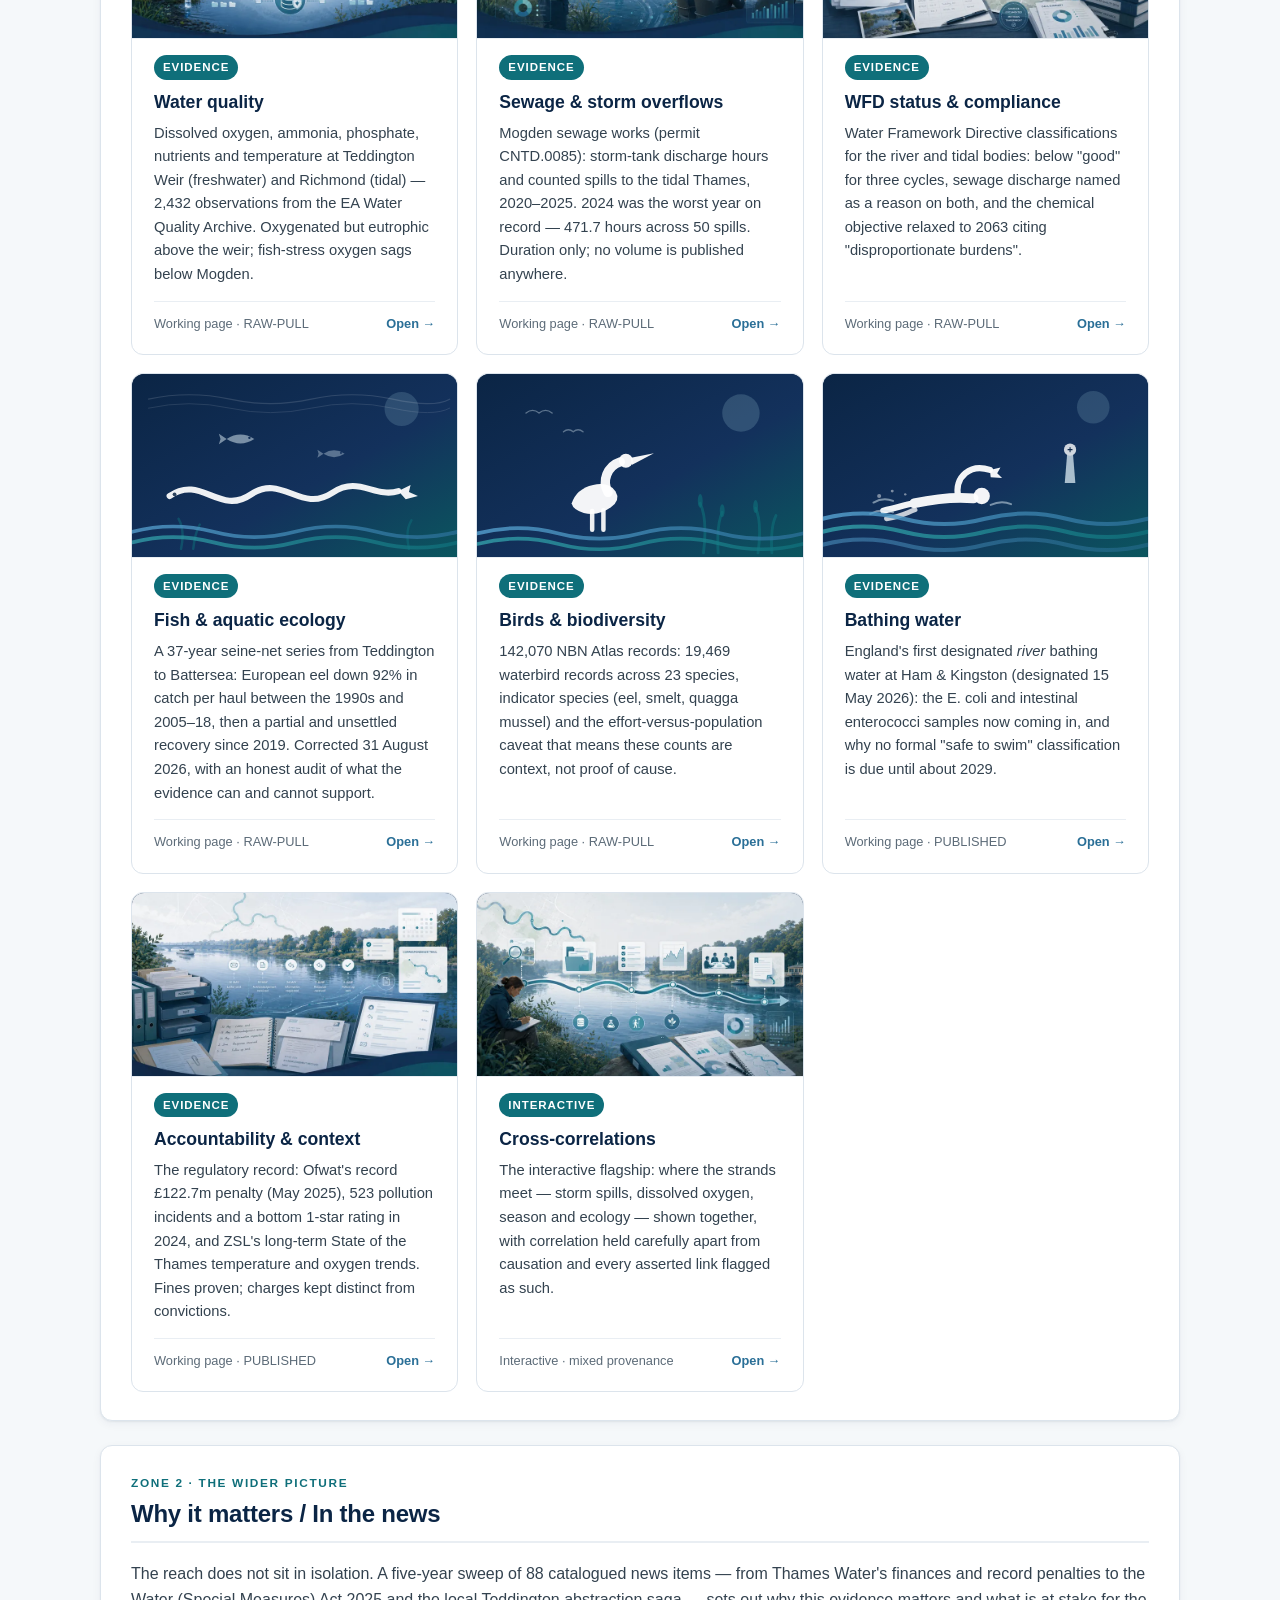
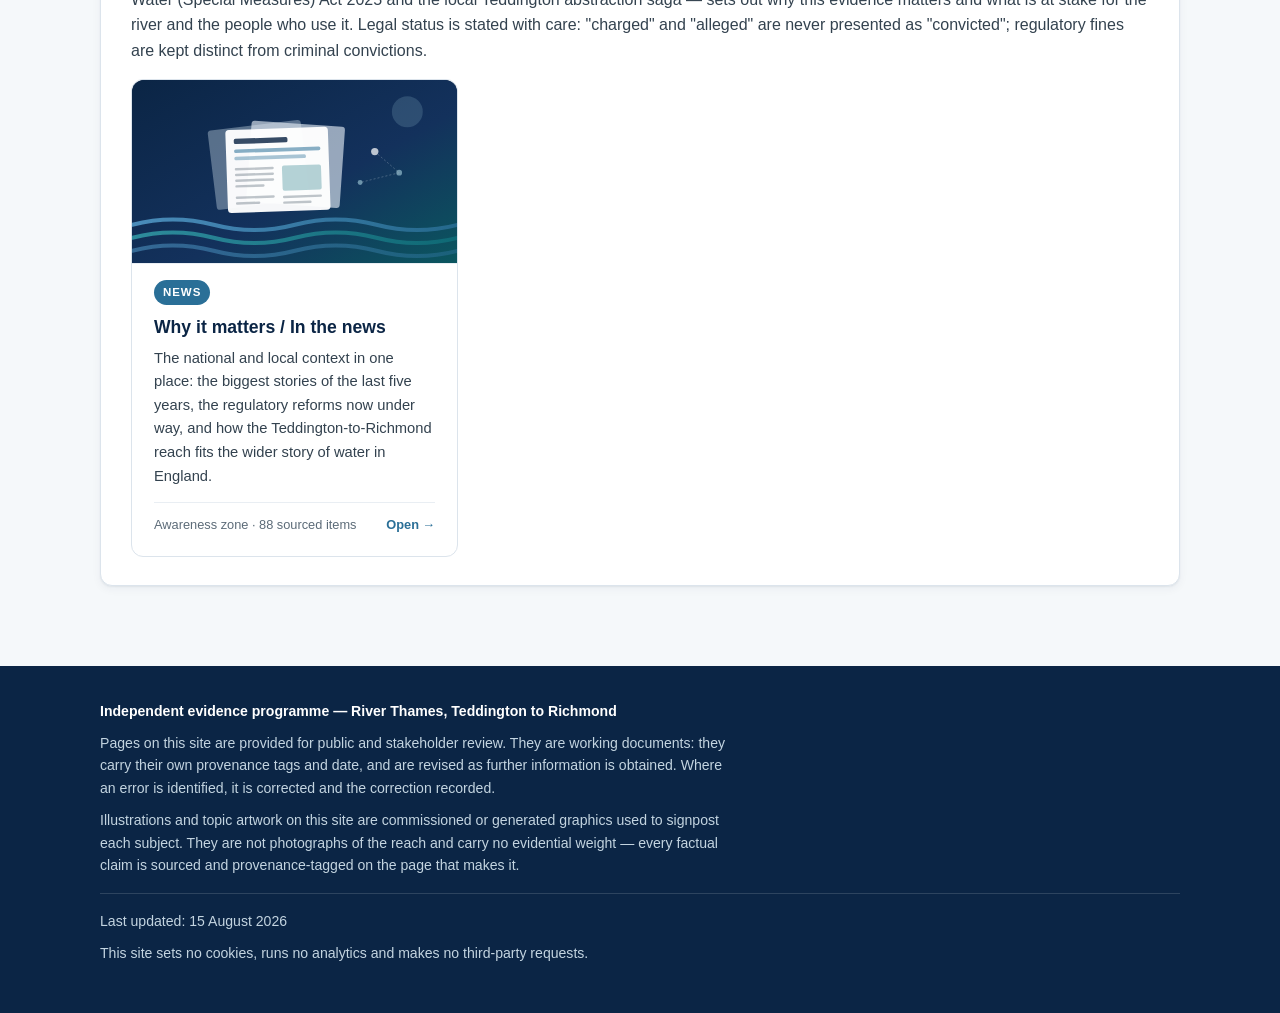
==== commit dd61303d: "Correct the eel claim; add status board, sources strip and the invertebrates page" ====
--- a/index.html
+++ b/index.html
@@ -56,6 +56,20 @@
             <a href="/docs/correlations.html">Cross-correlations</a>
           </div>
         </li>
+        <li class="doc-card">
+          <div class="thumb">
+            <img src="/images/topics/topic-fish-aquatic-ecology.svg" width="800" height="450" loading="lazy" alt="">
+          </div>
+          <span class="tag">Evidence</span>
+          <h3><a href="/docs/invertebrates.html">Invertebrates &amp; the brackish transition</a></h3>
+          <p>
+            Two EA stations in the same tidal water body, worked with the same net: one publishes a full
+            suite of biological indices, the other publishes none across 102 samples and 21 unbroken
+            years. A data-architecture finding, not a pollution finding.
+          </p>
+          <p class="foot"><span>Working page &middot; RAW-PULL</span><span class="open">Open &rarr;</span></p>
+        </li>
+        <li><a href="/#status">Status</a></li>
         <li><a href="/why-it-matters.html">Why it matters</a></li>
         <li><a href="/docs/River-Thames-Programme-Dashboard.html">Dashboard</a></li>
         <li><a href="/#about">About</a></li>
@@ -124,6 +138,178 @@
       </ul>
     </section>
 
+        <!-- ===================== PROGRAMME STATUS ===================== -->
+    <section id="status" aria-labelledby="status-h">
+      <h2 id="status-h">Programme status</h2>
+      <p class="lede">
+        What has been published, what is being worked on, and what is still waiting on somebody
+        else. A programme that asks bodies to be transparent about their evidence should be
+        transparent about its own.
+      </p>
+
+      <div class="tiles">
+        <div class="tile">
+          <div class="stat">9</div>
+          <div class="stat-label">evidence pages published, each figure carrying a citation and a provenance tag.</div>
+          <div class="src">This site <span class="prov pub">PUBLISHED</span></div>
+        </div>
+        <div class="tile">
+          <div class="stat">1</div>
+          <div class="stat-label">correction published in full &mdash; the <a href="/docs/fish.html">European eel figure</a>, corrected against the Environment Agency&rsquo;s own data release after an EA ecologist pointed out the error.</div>
+          <div class="src">Correction record <span class="prov pub">PUBLISHED</span></div>
+        </div>
+        <div class="tile">
+          <div class="stat">44<span class="unit"> days</span></div>
+          <div class="stat-label">working days elapsed on information request <strong>EIR2026/31287</strong>, beyond the forty-working-day statutory maximum, with no extension notice.</div>
+          <div class="src">Regulation 5(2) and 7(1), EIR 2004 <span class="prov derived">DERIVED</span></div>
+        </div>
+        <div class="tile">
+          <div class="stat">9</div>
+          <div class="stat-label">public bodies and record-holders whose data this programme draws on, listed below with what each contributes.</div>
+          <div class="src">Data sources register <span class="prov pub">PUBLISHED</span></div>
+        </div>
+      </div>
+
+      <ul class="pstatus">
+        <li class="pstat pstat--live">
+          <span class="pstat-pill">Published</span>
+          <span class="pstat-name">Evidence pages</span>
+          <span class="pstat-note">Nine pages published, each sourced and provenance-tagged.</span>
+        </li>
+        <li class="pstat pstat--live">
+          <span class="pstat-pill">Published</span>
+          <span class="pstat-name">Published corrections</span>
+          <span class="pstat-note">One correction published in full, with the figure that was wrong, why, and who caught it.</span>
+        </li>
+        <li class="pstat pstat--live">
+          <span class="pstat-pill">Published</span>
+          <span class="pstat-name">Water-body geography</span>
+          <span class="pstat-note">Resolved 31 Aug 2026 — the reach spans two water bodies, split at Teddington Weir.</span>
+        </li>
+        <li class="pstat pstat--progress">
+          <span class="pstat-pill">In progress</span>
+          <span class="pstat-name">Cross-correlations</span>
+          <span class="pstat-note">One interactive page live; the remaining correlations are being built and will state their own limits.</span>
+        </li>
+        <li class="pstat pstat--progress">
+          <span class="pstat-pill">In progress</span>
+          <span class="pstat-name">Invertebrates &amp; the brackish transition</span>
+          <span class="pstat-note">Analysis complete, page not yet written.</span>
+        </li>
+        <li class="pstat pstat--open">
+          <span class="pstat-pill">Not started</span>
+          <span class="pstat-name">Repeatable data pipeline</span>
+          <span class="pstat-note">Pages are currently built by hand. A generator that rebuilds them from the datastore is the next structural piece.</span>
+        </li>
+        <li class="pstat pstat--open">
+          <span class="pstat-pill">Not started</span>
+          <span class="pstat-name">Weekly news monitor</span>
+          <span class="pstat-note">The 88-item news catalogue is published; automated weekly refresh is not yet running.</span>
+        </li>
+        <li class="pstat pstat--open">
+          <span class="pstat-pill">Not started</span>
+          <span class="pstat-name">Automated collection</span>
+          <span class="pstat-note">API sources collect cleanly. Two browser-based sources still need tuning against the live pages.</span>
+        </li>
+        <li class="pstat pstat--waiting">
+          <span class="pstat-pill">Awaiting a body</span>
+          <span class="pstat-name">Information requests</span>
+          <span class="pstat-note">EIR2026/31287 with the Environment Agency — 44 working days elapsed, beyond the 40-working-day maximum, no extension notice received.</span>
+        </li>
+      </ul>
+
+      <p class="note">
+        Status as at <time datetime="2026-08-31">31 August 2026</time>. This board is maintained
+        alongside the work rather than written up afterwards; where something is not started, it
+        says so.
+      </p>
+    </section>
+
+    <!-- ===================== SOURCES ===================== -->
+    <section id="sources" aria-labelledby="sources-h">
+      <h2 id="sources-h">Where the evidence comes from</h2>
+      <p class="lede">
+        Every figure on this site traces back to one of these bodies. Most of it is published open
+        data; some has been obtained by information request; some was provided directly, and is
+        credited where it appears.
+      </p>
+
+      <ul class="orgs">
+        <li class="org">
+          <svg class="org-mark" viewBox="0 0 48 48" aria-hidden="true" focusable="false"><rect width="48" height="48" rx="10" fill="#eef3f6"/><path d="M9 19c3.5-3 7-3 10.5 0s7 3 10.5 0 6-2.5 9 0" fill="none" stroke="#2a6f97" stroke-width="2.4" stroke-linecap="round" opacity=".55"/><path d="M9 27c3.5-3 7-3 10.5 0s7 3 10.5 0 6-2.5 9 0" fill="none" stroke="#2a6f97" stroke-width="2.4" stroke-linecap="round" opacity=".8"/><path d="M9 35c3.5-3 7-3 10.5 0s7 3 10.5 0 6-2.5 9 0" fill="none" stroke="#2a6f97" stroke-width="2.4" stroke-linecap="round"/><rect x="21" y="7" width="6" height="27" rx="1.5" fill="#0b2545"/><path d="M27 12h4M27 17h3M27 22h4M27 27h3" stroke="#0b2545" stroke-width="1.7" stroke-linecap="round"/></svg>
+          <div>
+            <h3>Environment Agency</h3>
+            <p>Water Quality Archive, Catchment Data Explorer, Ecology &amp; Fish Data Explorer, EDM returns, bathing water. Open Government Licence v3.0.</p>
+          </div>
+        </li>
+        <li class="org">
+          <svg class="org-mark" viewBox="0 0 48 48" aria-hidden="true" focusable="false"><rect width="48" height="48" rx="10" fill="#eef3f6"/><path d="M24 10c8 3 11 10 8 16-3 5-10 6-14 2-4-4-3-13 6-18z" fill="#0f6f7a" opacity=".85"/><path d="M24 12c-3 8-3 13-1 18" stroke="#eef3f6" stroke-width="1.8" fill="none" stroke-linecap="round"/><path d="M9 37h30" stroke="#0b2545" stroke-width="2.6" stroke-linecap="round"/></svg>
+          <div>
+            <h3>Defra</h3>
+            <p>Bathing-water designation and sewage-treatment policy.</p>
+          </div>
+        </li>
+        <li class="org">
+          <svg class="org-mark" viewBox="0 0 48 48" aria-hidden="true" focusable="false"><rect width="48" height="48" rx="10" fill="#eef3f6"/><circle cx="24" cy="24" r="14" fill="none" stroke="#0b2545" stroke-width="2.4"/><path d="M24 14c5 6 7 9 7 12a7 7 0 01-14 0c0-3 2-6 7-12z" fill="#2a6f97"/><path d="M14 24h-4M38 24h-4" stroke="#0b2545" stroke-width="2.2" stroke-linecap="round"/></svg>
+          <div>
+            <h3>Ofwat</h3>
+            <p>Penalties, dividend and bonus determinations.</p>
+          </div>
+        </li>
+        <li class="org">
+          <svg class="org-mark" viewBox="0 0 48 48" aria-hidden="true" focusable="false"><rect width="48" height="48" rx="10" fill="#eef3f6"/><rect x="8" y="14" width="18" height="10" rx="3" fill="#0b2545"/><path d="M26 19h6" stroke="#0b2545" stroke-width="2.4" stroke-linecap="round"/><path d="M31 21c1 5 3 7 3 10a4 4 0 01-8 0c0-3 2-5 3-10z" fill="#2a6f97"/><path d="M10 38h28" stroke="#0f6f7a" stroke-width="2.2" stroke-linecap="round" opacity=".7"/></svg>
+          <div>
+            <h3>Thames Water</h3>
+            <p>Storm-discharge and EDM reporting for Mogden and the reach.</p>
+          </div>
+        </li>
+        <li class="org">
+          <svg class="org-mark" viewBox="0 0 48 48" aria-hidden="true" focusable="false"><rect width="48" height="48" rx="10" fill="#eef3f6"/><path d="M9 37c4-3 7-3 11 0s7 3 11 0 4-2 8 0" fill="none" stroke="#2a6f97" stroke-width="2.4" stroke-linecap="round"/><path d="M19 31V16c0-3 2-5 5-5s5 2 5 5v15z" fill="#0b2545"/><path d="M16 31h16" stroke="#0b2545" stroke-width="3" stroke-linecap="round"/><ellipse cx="24" cy="15" rx="9" ry="3.4" fill="none" stroke="#0f6f7a" stroke-width="2.2"/></svg>
+          <div>
+            <h3>Port of London Authority</h3>
+            <p>Governance of the tidal foreshore below Teddington.</p>
+          </div>
+        </li>
+        <li class="org">
+          <svg class="org-mark" viewBox="0 0 48 48" aria-hidden="true" focusable="false"><rect width="48" height="48" rx="10" fill="#eef3f6"/><path d="M10 24c6-7 16-9 22-4l6-4-2 8 2 8-6-4c-6 5-16 3-22-4z" fill="#0f6f7a"/><circle cx="17" cy="22" r="1.7" fill="#eef3f6"/></svg>
+          <div>
+            <h3>ZSL</h3>
+            <p>State of the Thames; eel, smelt and invertebrate records.</p>
+          </div>
+        </li>
+        <li class="org">
+          <svg class="org-mark" viewBox="0 0 48 48" aria-hidden="true" focusable="false"><rect width="48" height="48" rx="10" fill="#eef3f6"/><path d="M10 38h28" stroke="#2a6f97" stroke-width="2.2" stroke-linecap="round" opacity=".55"/><path d="M22 38v-7M26 38v-7" stroke="#0b2545" stroke-width="2" stroke-linecap="round"/><path d="M17 24c0-4 4-7 9-7 3 0 5 1 6 3l0-4c0-2 1-4 3-4 2 0 3 2 3 4 0 3-2 5-4 6-1 5-5 9-10 9-4 0-7-3-7-7z" fill="#0b2545"/><path d="M38 13l4-1-3 3z" fill="#2a6f97"/><circle cx="34" cy="14.5" r="1.3" fill="#eef3f6"/></svg>
+          <div>
+            <h3>BTO / WeBS</h3>
+            <p>Wetland Bird Survey counts and trends.</p>
+          </div>
+        </li>
+        <li class="org">
+          <svg class="org-mark" viewBox="0 0 48 48" aria-hidden="true" focusable="false"><rect width="48" height="48" rx="10" fill="#eef3f6"/><circle cx="14" cy="14" r="2.4" fill="#0b2545" opacity="0.5"/><circle cx="14" cy="24" r="2.4" fill="#0b2545" opacity="0.5"/><circle cx="14" cy="34" r="2.4" fill="#0f6f7a" opacity="0.9"/><circle cx="24" cy="14" r="2.4" fill="#0b2545" opacity="0.5"/><circle cx="24" cy="24" r="2.4" fill="#0f6f7a" opacity="0.9"/><circle cx="24" cy="34" r="2.4" fill="#0b2545" opacity="0.5"/><circle cx="34" cy="14" r="2.4" fill="#0f6f7a" opacity="0.9"/><circle cx="34" cy="24" r="2.4" fill="#0b2545" opacity="0.5"/><circle cx="34" cy="34" r="2.4" fill="#0b2545" opacity="0.5"/><path d="M14 14L34 34M34 14L14 34" stroke="#0b2545" stroke-width="1" opacity=".18"/></svg>
+          <div>
+            <h3>NBN Atlas</h3>
+            <p>Aggregated species occurrence records; per-record licences.</p>
+          </div>
+        </li>
+        <li class="org">
+          <svg class="org-mark" viewBox="0 0 48 48" aria-hidden="true" focusable="false"><rect width="48" height="48" rx="10" fill="#eef3f6"/><path d="M12 34h24" stroke="#0b2545" stroke-width="2.2" stroke-linecap="round"/><path d="M15 30l3-4M21 30l3-4M27 30l3-4" stroke="#2a6f97" stroke-width="1.8" stroke-linecap="round" opacity=".7"/><path d="M24 8c5 0 9 4 9 9 0 6-9 13-9 13s-9-7-9-13c0-5 4-9 9-9z" fill="#0b2545"/><circle cx="24" cy="17" r="3.4" fill="#eef3f6"/></svg>
+          <div>
+            <h3>GiGL</h3>
+            <p>Greenspace Information for Greater London — SINC and habitat records.</p>
+          </div>
+        </li>
+      </ul>
+
+      <p class="note">
+        <strong>The marks above are our own.</strong> They are drawn for this site and are not the
+        official logos, emblems or crests of the organisations named. The Open Government Licence
+        under which most of this data is published specifically excludes departmental and public
+        sector logos and crests, and no endorsement, affiliation or approval by any of these
+        bodies is implied or claimed. Listing an organisation here means only that this programme
+        uses evidence it holds or publishes.
+      </p>
+    </section>
+
     <section id="evidence" aria-labelledby="evidence-h">
       <p class="kicker">Zone 1 · The evidence base</p>
       <h2 id="evidence-h">Evidence</h2>
@@ -195,9 +381,10 @@
           <span class="tag">Evidence</span>
           <h3><a href="/docs/fish.html">Fish &amp; aquatic ecology</a></h3>
           <p>
-            A 32-year Richmond seine-net series, the collapse of the Critically Endangered European
-            eel (12 in 1993 to none after 2019), and an honest audit of how thin the mainstem
-            ecological evidence really is.
+            A 37-year seine-net series from Teddington to Battersea: European eel down 92% in catch
+            per haul between the 1990s and 2005&ndash;18, then a partial and unsettled recovery since
+            2019. Corrected 31 August 2026, with an honest audit of what the evidence can and cannot
+            support.
           </p>
           <p class="foot"><span>Working page · RAW-PULL</span><span class="open">Open →</span></p>
         </li>
--- a/site.css
+++ b/site.css
@@ -554,3 +554,50 @@
   header.hero.art{background-image:none !important; background:var(--navy) !important}
   .doc-card .thumb{display:none}
 }
+
+
+/* ---------- Programme status board (index) ----------
+   A public view of what is done, in progress, not started, or waiting on a
+   third party. Status is encoded in the pill colour AND in its text, so it
+   survives greyscale printing and colour-blind readers.                     */
+.pstatus{list-style:none; margin:22px 0 0; padding:0; display:grid; gap:2px}
+.pstat{
+  display:grid; grid-template-columns:132px minmax(180px,1fr) 2fr;
+  gap:6px 18px; align-items:baseline;
+  padding:14px 16px; background:var(--card);
+  border:1px solid var(--line); border-bottom:none;
+}
+.pstat:first-child{border-radius:var(--radius) var(--radius) 0 0}
+.pstat:last-child{border-bottom:1px solid var(--line); border-radius:0 0 var(--radius) var(--radius)}
+.pstat-pill{
+  justify-self:start; font-size:.72rem; font-weight:700; letter-spacing:.06em;
+  text-transform:uppercase; padding:3px 9px; border-radius:999px;
+  border:1px solid currentColor; white-space:nowrap;
+}
+.pstat--live     .pstat-pill{color:#1d6b4f}
+.pstat--progress .pstat-pill{color:var(--teal)}
+.pstat--open     .pstat-pill{color:var(--muted)}
+.pstat--waiting  .pstat-pill{color:#8a5a0b}
+.pstat-name{font-weight:600; color:var(--navy)}
+.pstat-note{font-size:.92rem; color:var(--body)}
+@media (max-width:760px){
+  .pstat{grid-template-columns:1fr; gap:6px}
+  .pstat-pill{margin-bottom:2px}
+}
+
+/* ---------- Source organisations (index) ----------
+   House-drawn marks, not official logos: the OGL excludes departmental logos
+   and crests, and a real emblem on a page that scrutinises the body would
+   imply an endorsement nobody has given.                                    */
+.orgs{
+  list-style:none; margin:22px 0 0; padding:0;
+  display:grid; grid-template-columns:repeat(auto-fill,minmax(300px,1fr)); gap:14px;
+}
+.org{
+  display:flex; gap:14px; align-items:flex-start;
+  background:var(--card); border:1px solid var(--line);
+  border-radius:var(--radius); padding:16px; box-shadow:var(--shadow);
+}
+.org-mark{width:48px; height:48px; flex:0 0 48px}
+.org h3{font-size:1rem; margin:0 0 4px}
+.org p{font-size:.88rem; color:var(--muted); margin:0}
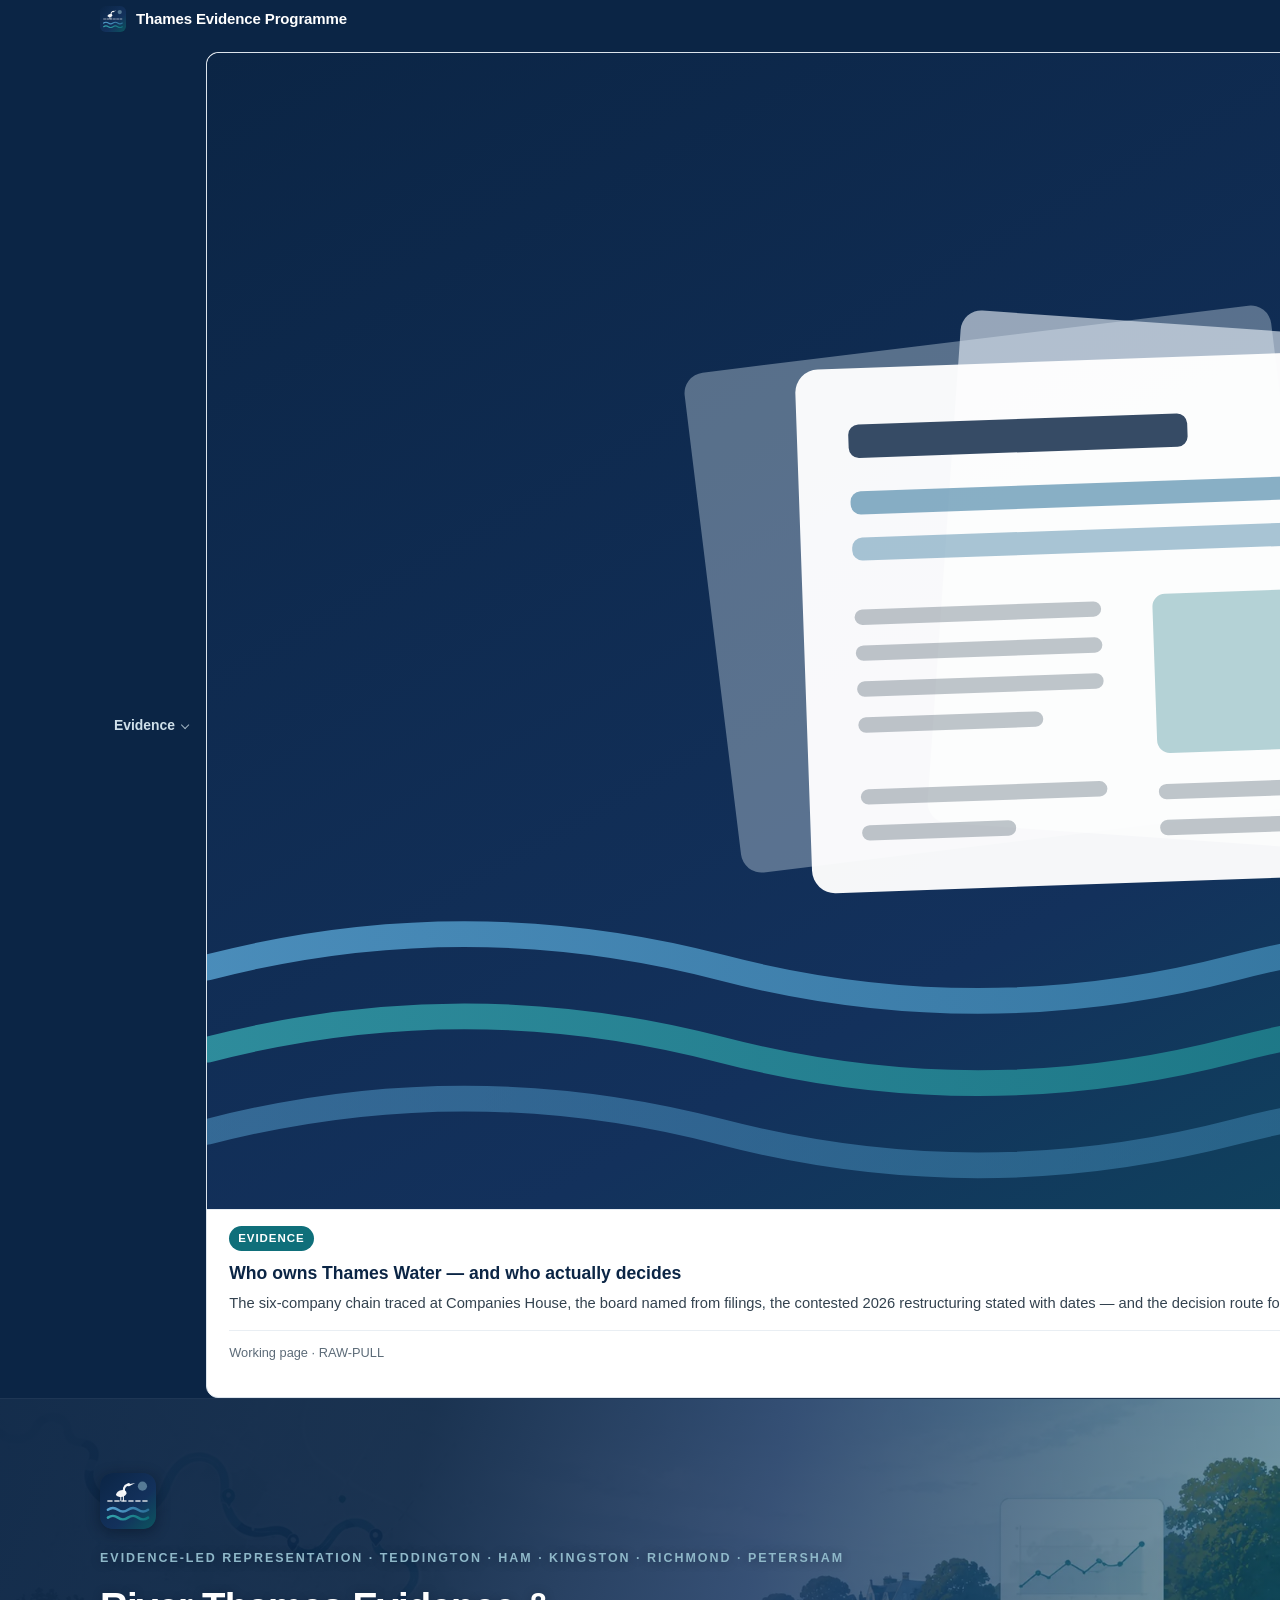
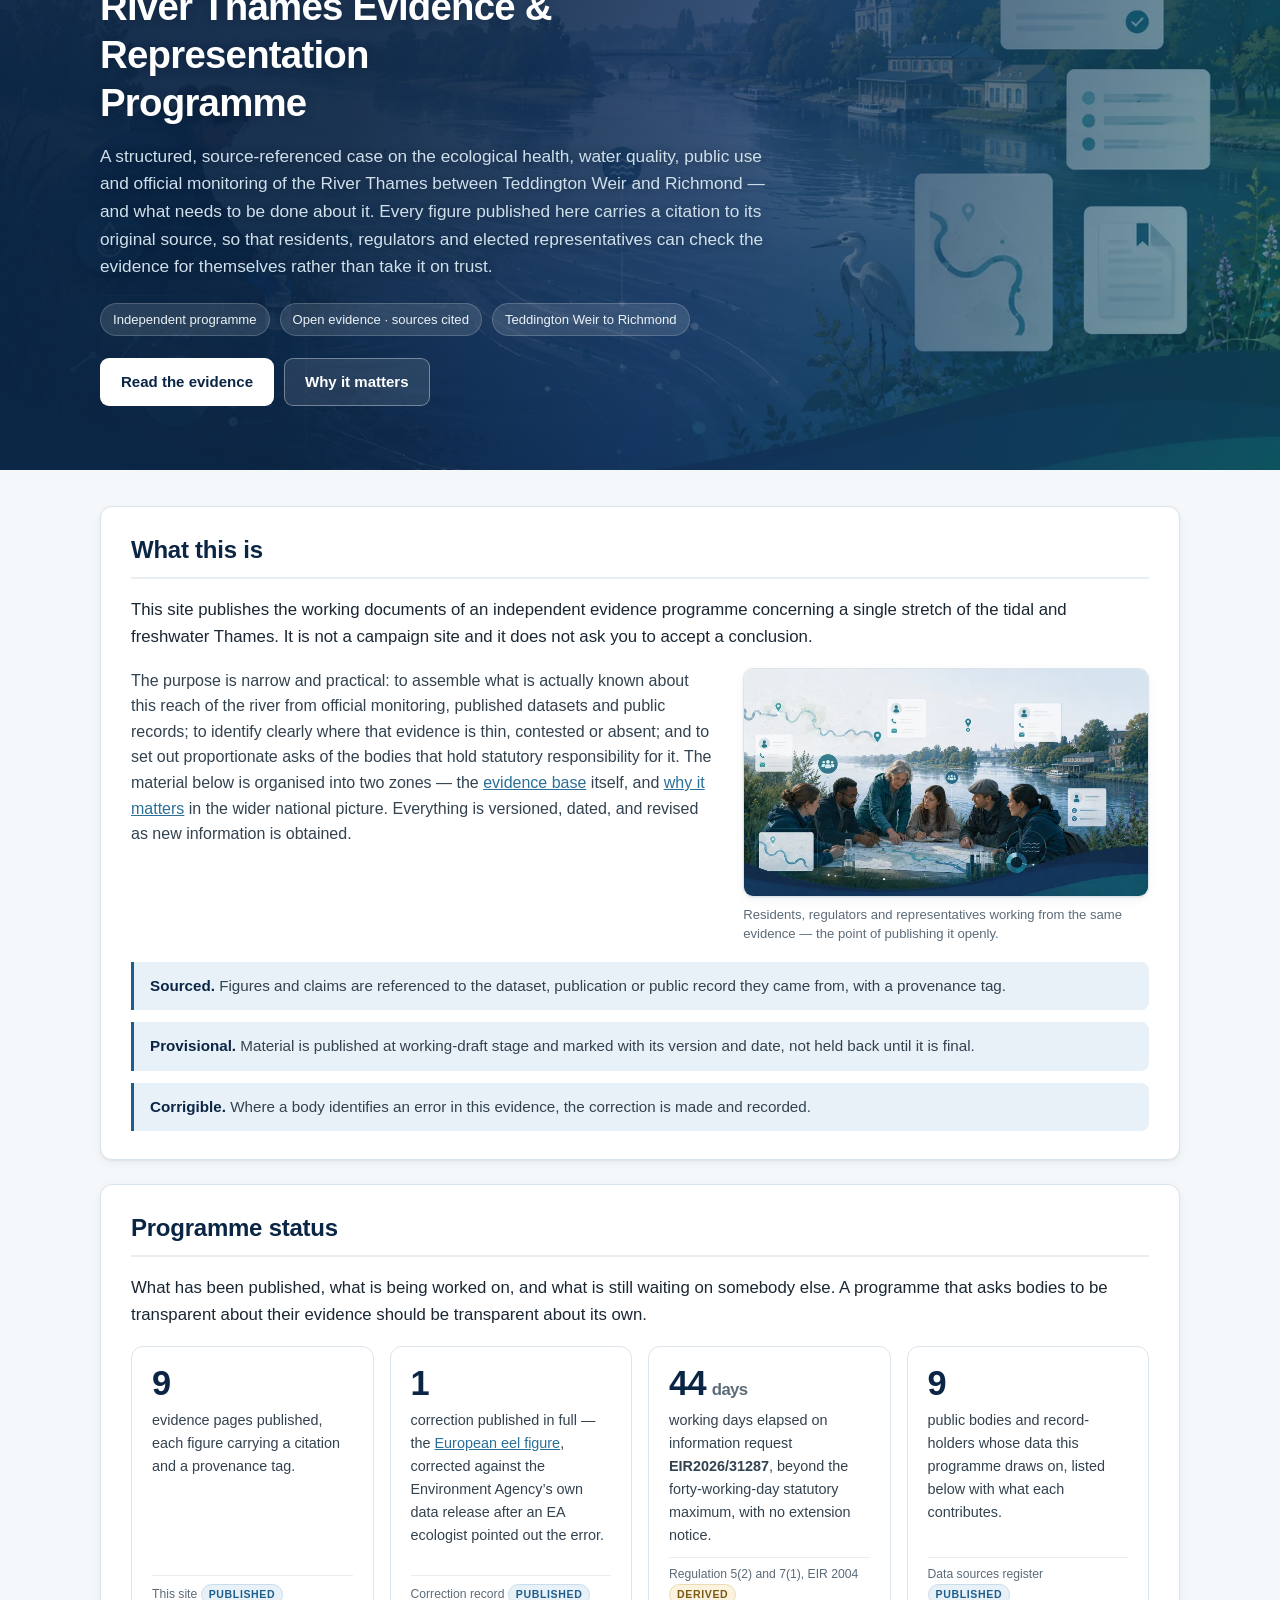
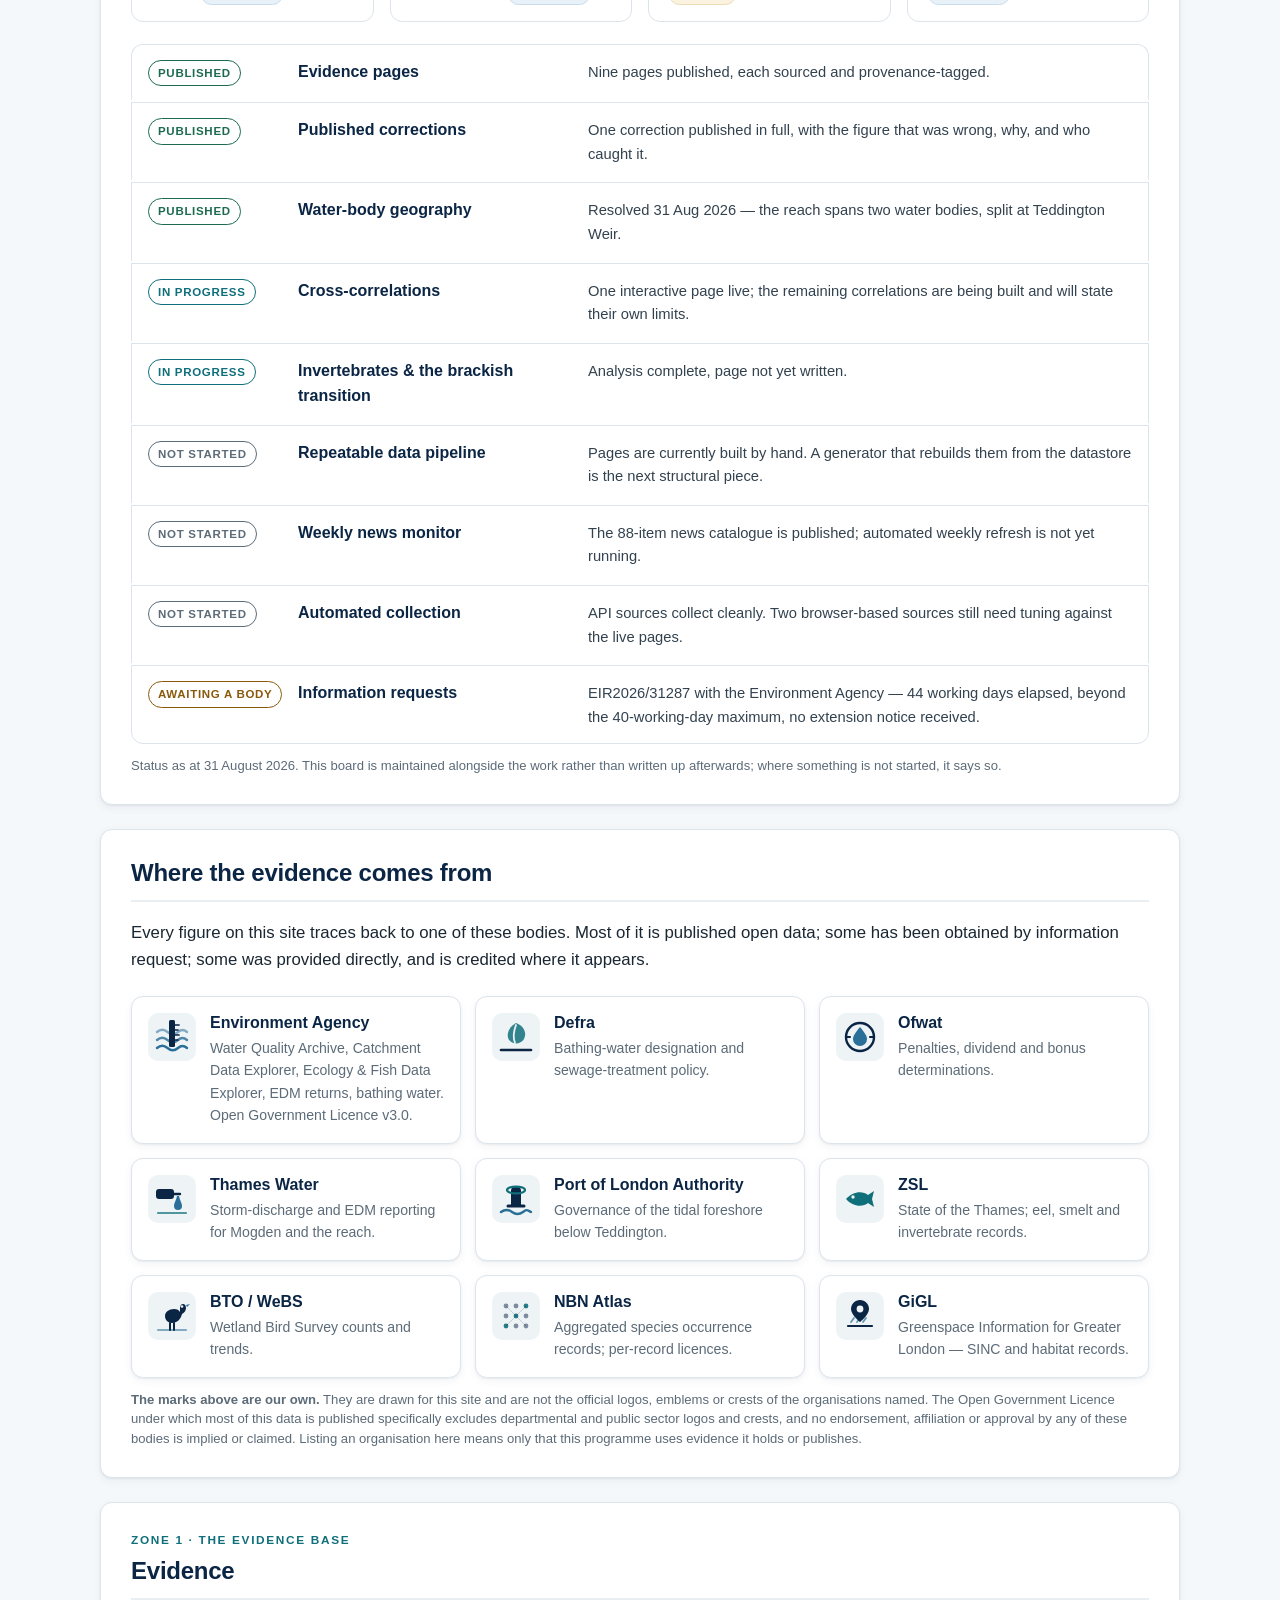
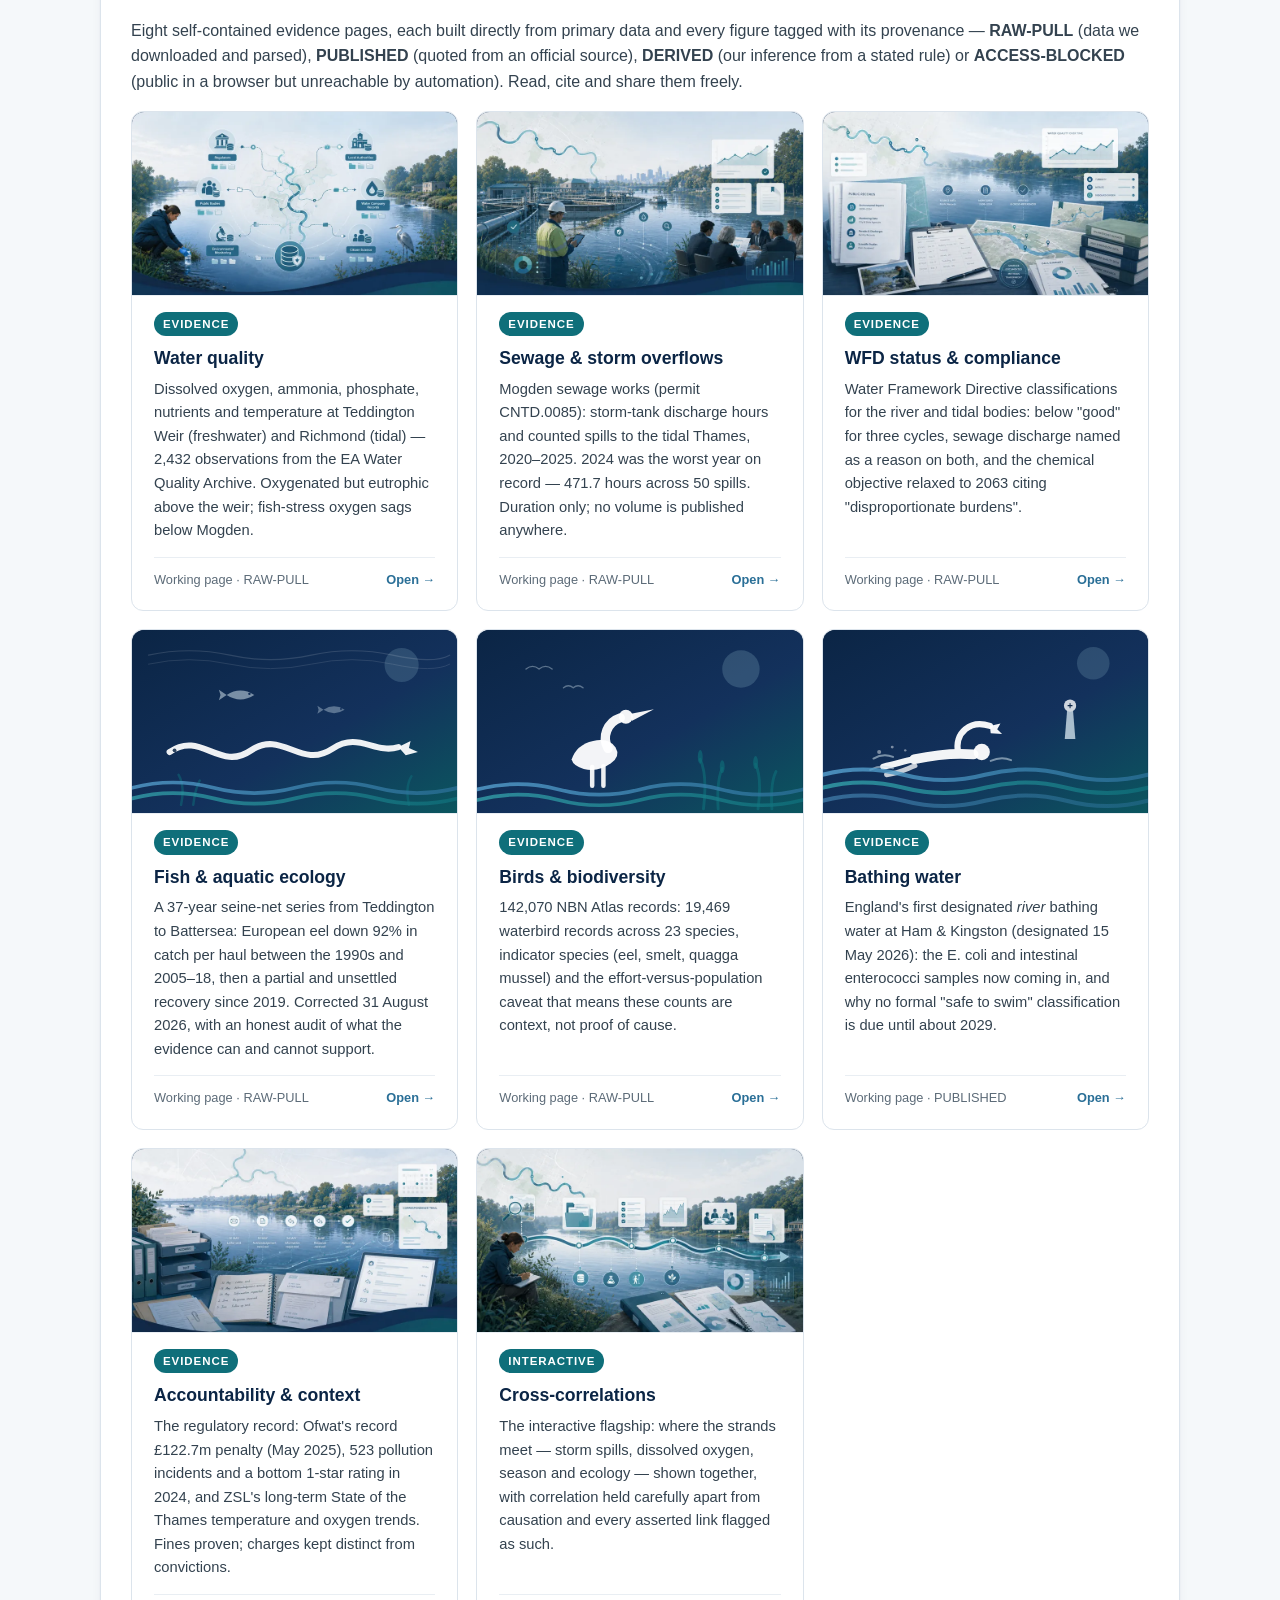
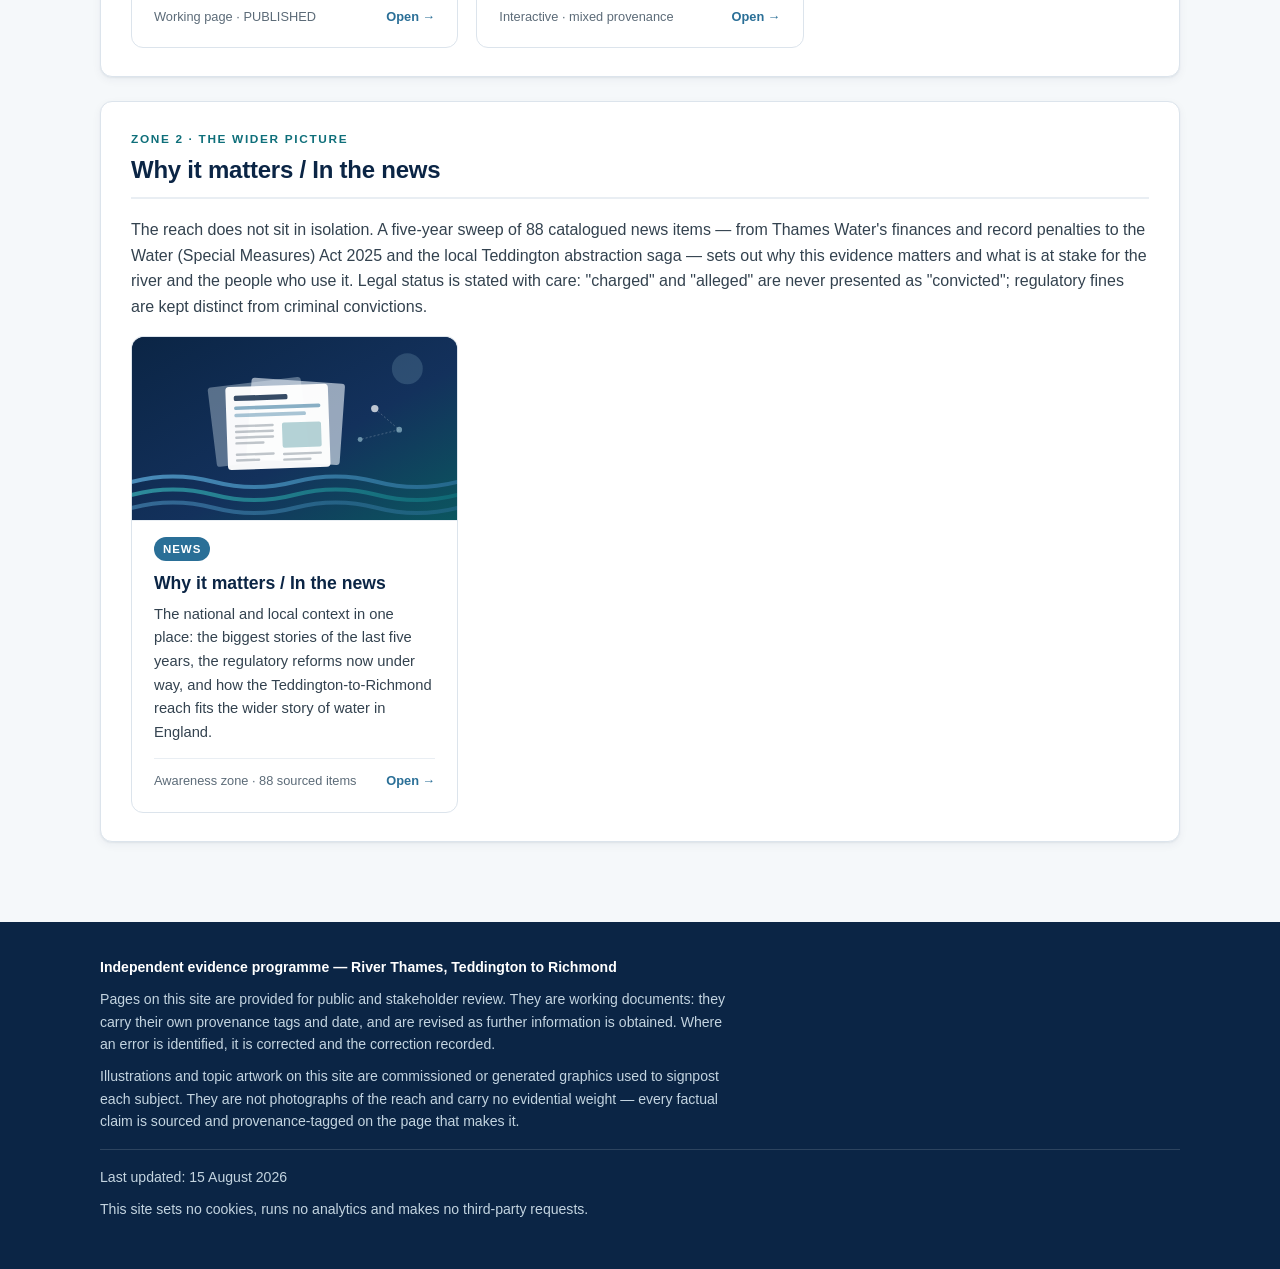
==== commit 053cae73: "Add the ownership and decision-route page; wire nav, index card and sitemap" ====
--- a/index.html
+++ b/index.html
@@ -53,8 +53,23 @@
             <a href="/docs/birds-biodiversity.html">Birds &amp; biodiversity</a>
             <p class="submenu-h">Analysis</p>
             <a href="/docs/accountability.html">Accountability &amp; context</a>
+            <a href="/docs/ownership.html">Ownership &amp; who decides</a>
             <a href="/docs/correlations.html">Cross-correlations</a>
           </div>
+        </li>
+        <li class="doc-card">
+          <div class="thumb">
+            <img src="/images/topics/topic-why-it-matters-news.svg" width="800" height="450" loading="lazy" alt="">
+          </div>
+          <span class="tag">Evidence</span>
+          <h3><a href="/docs/ownership.html">Who owns Thames Water &mdash; and who actually decides</a></h3>
+          <p>
+            The six-company chain traced at Companies House, the board named from filings, the contested
+            2026 restructuring stated with dates &mdash; and the decision route for the Teddington
+            abstraction: no vote anywhere, a Secretary of State decision, and a 2027 registration
+            window that is the public&rsquo;s only formal way in.
+          </p>
+          <p class="foot"><span>Working page &middot; RAW-PULL</span><span class="open">Open &rarr;</span></p>
         </li>
         <li class="doc-card">
           <div class="thumb">
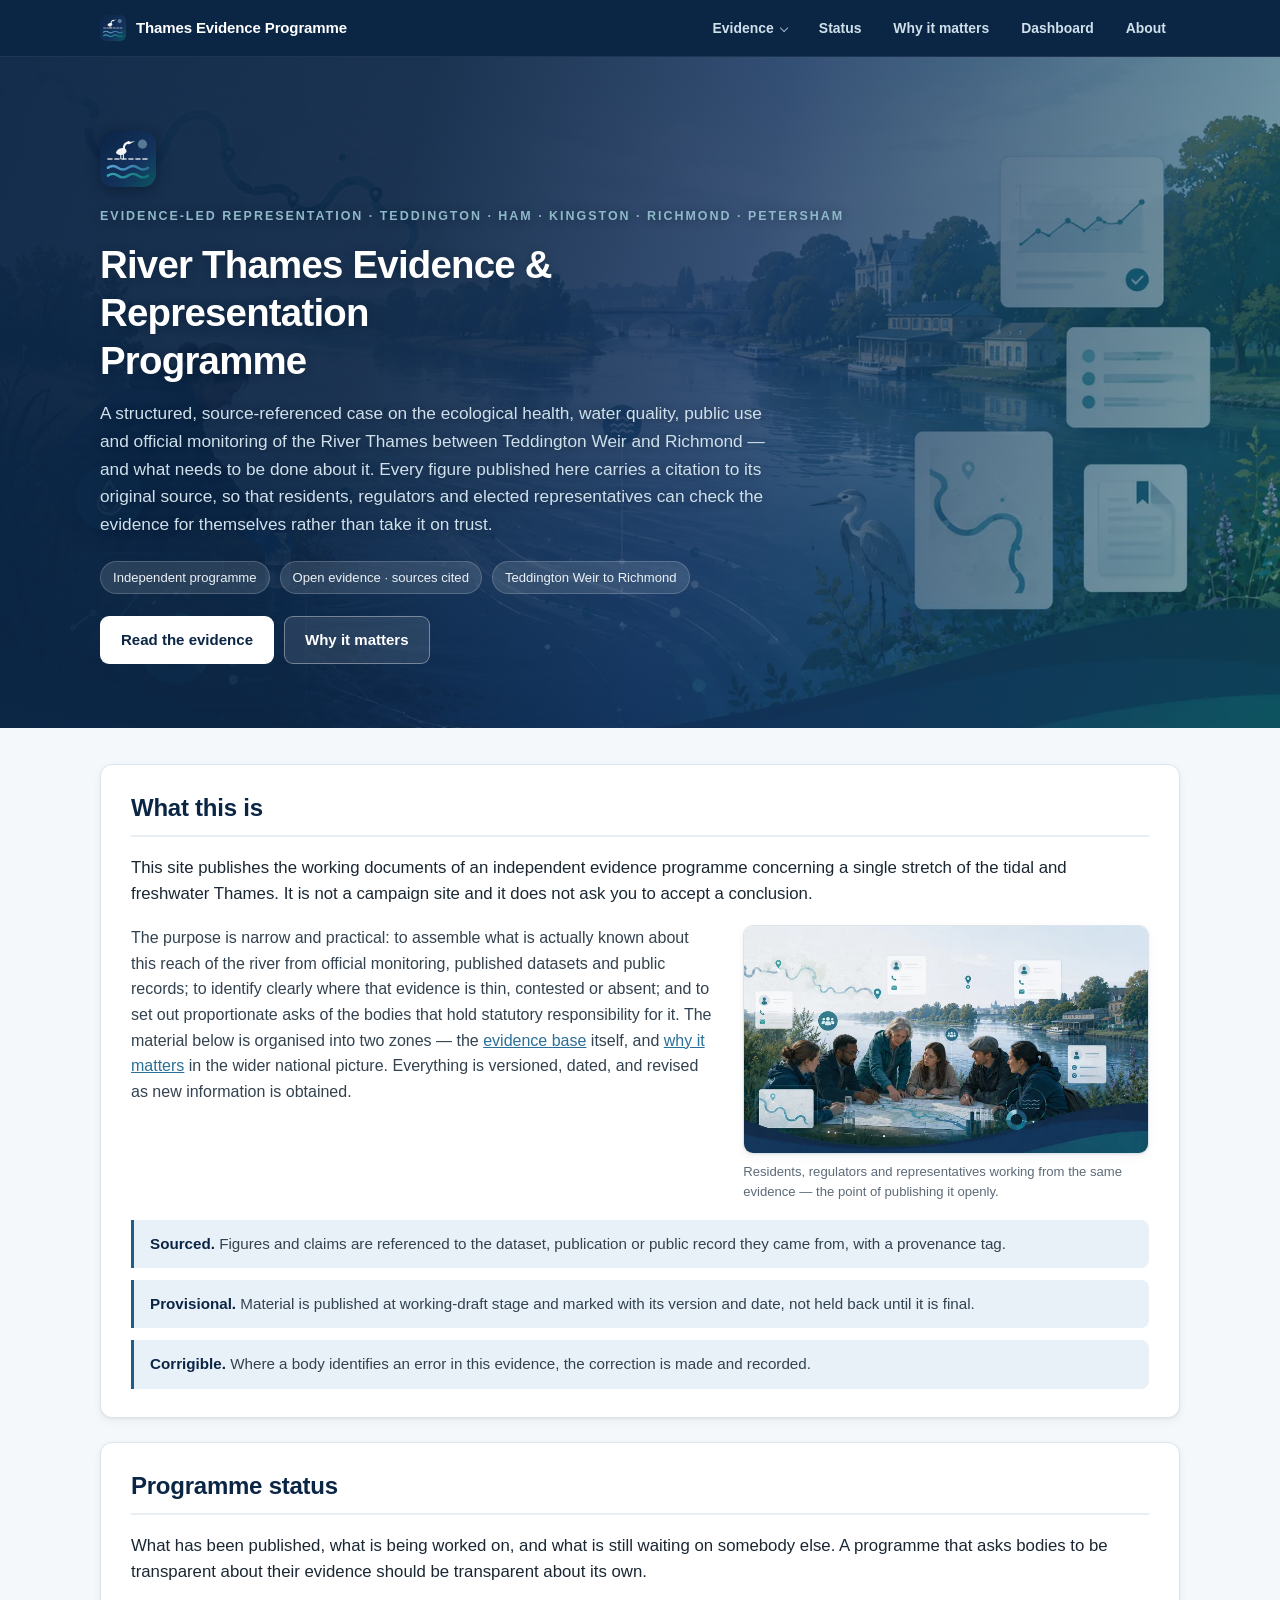
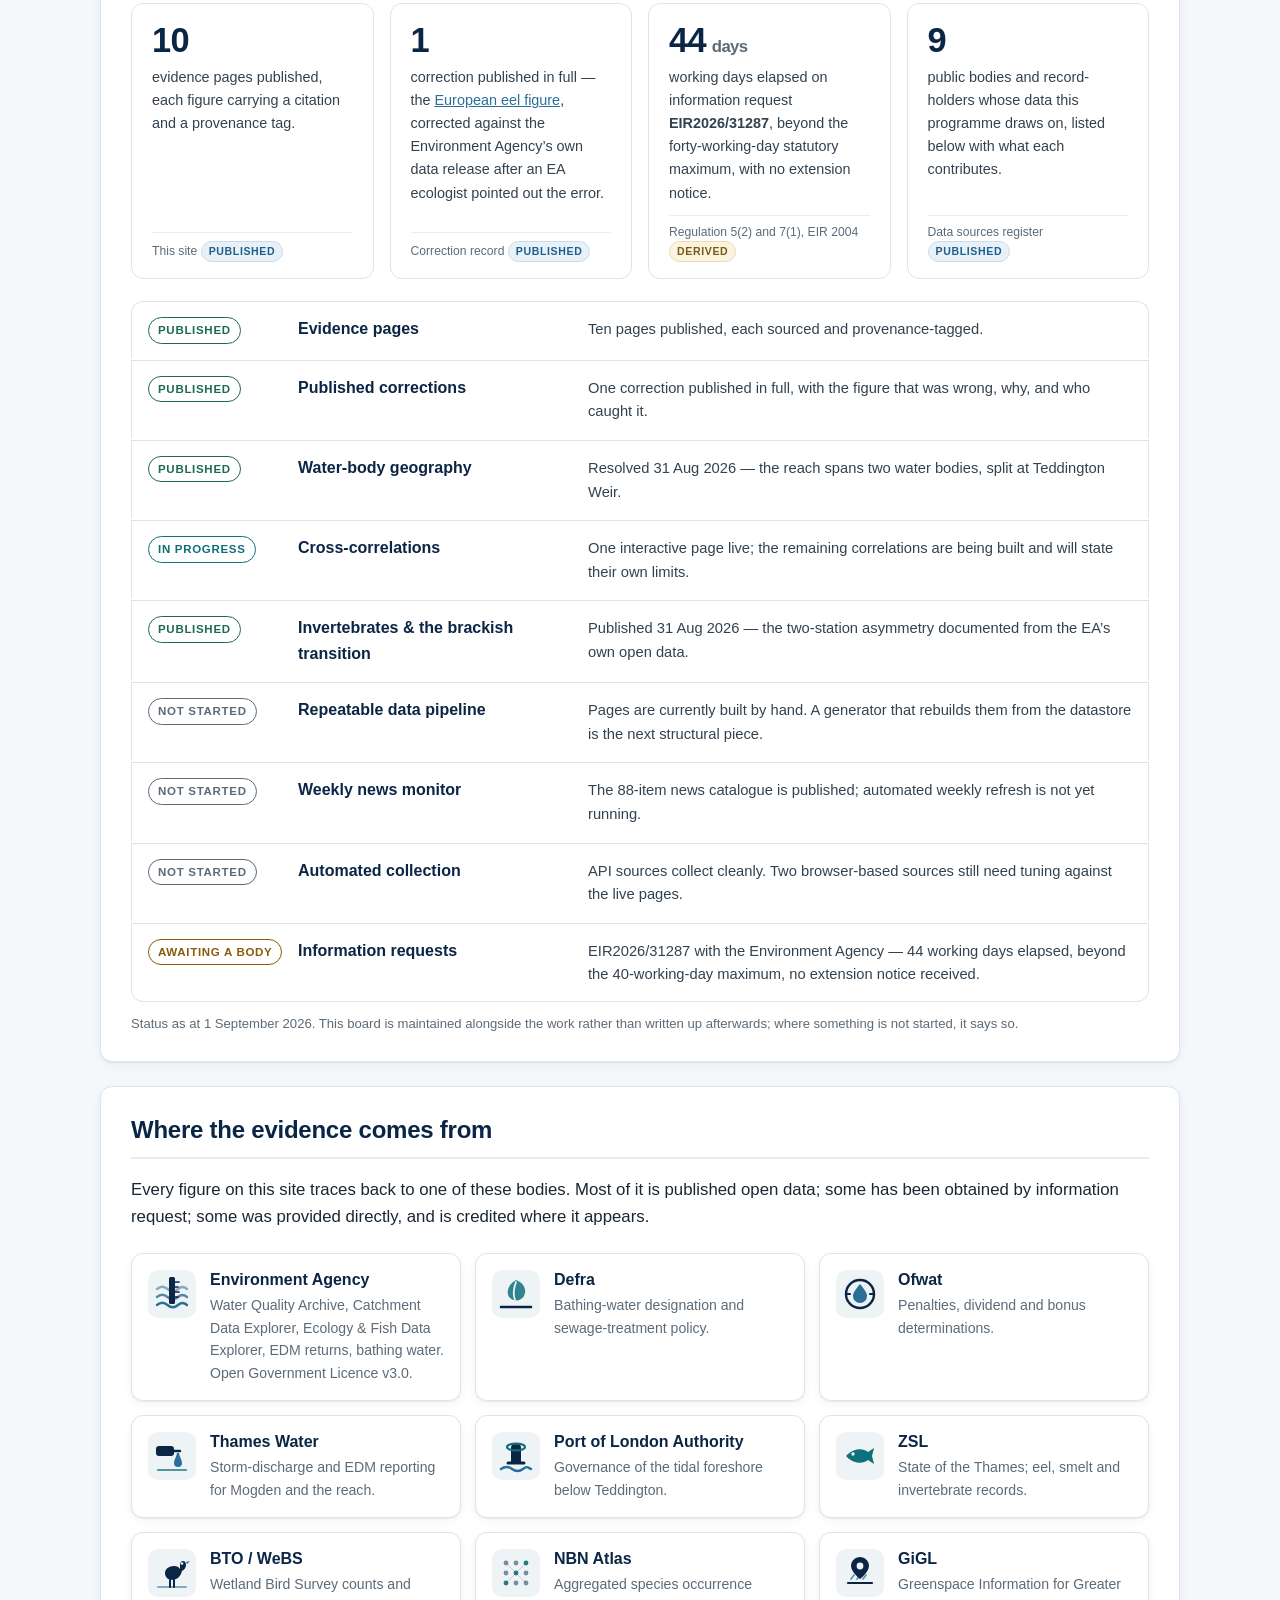
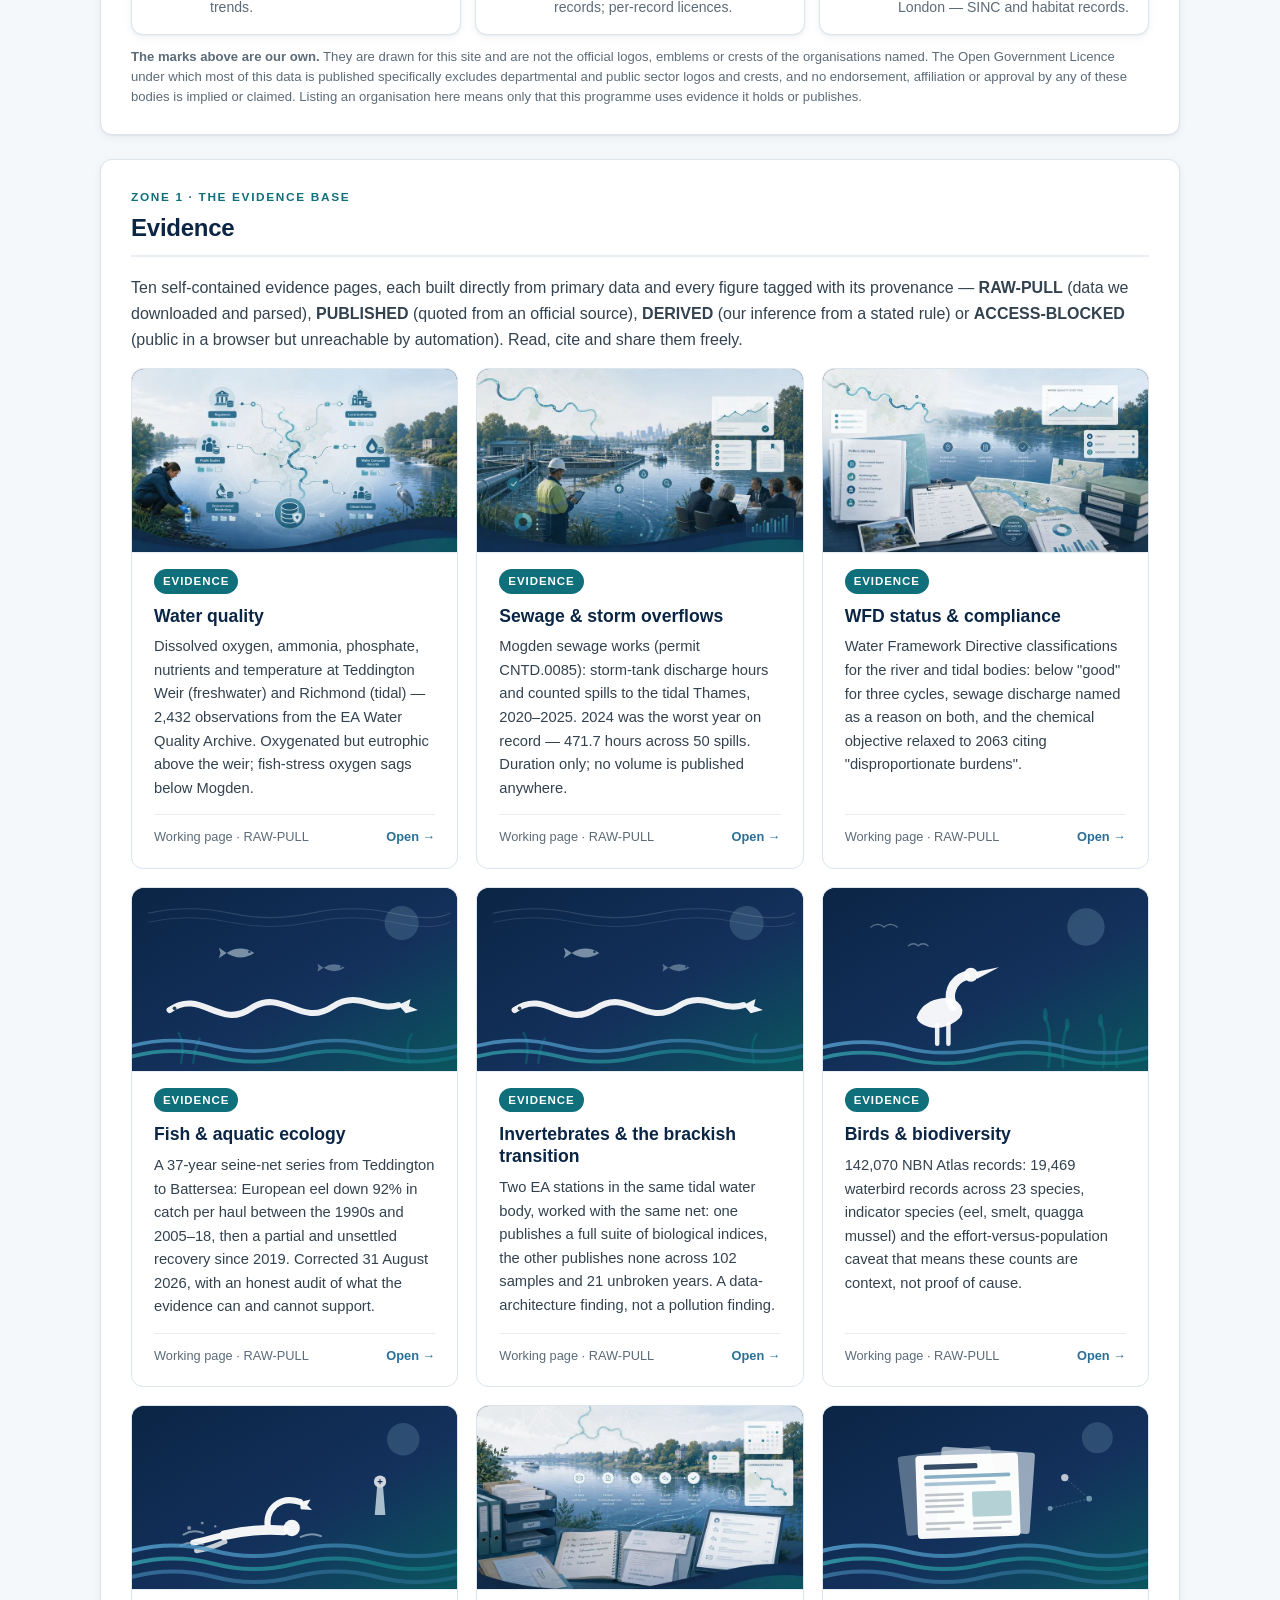
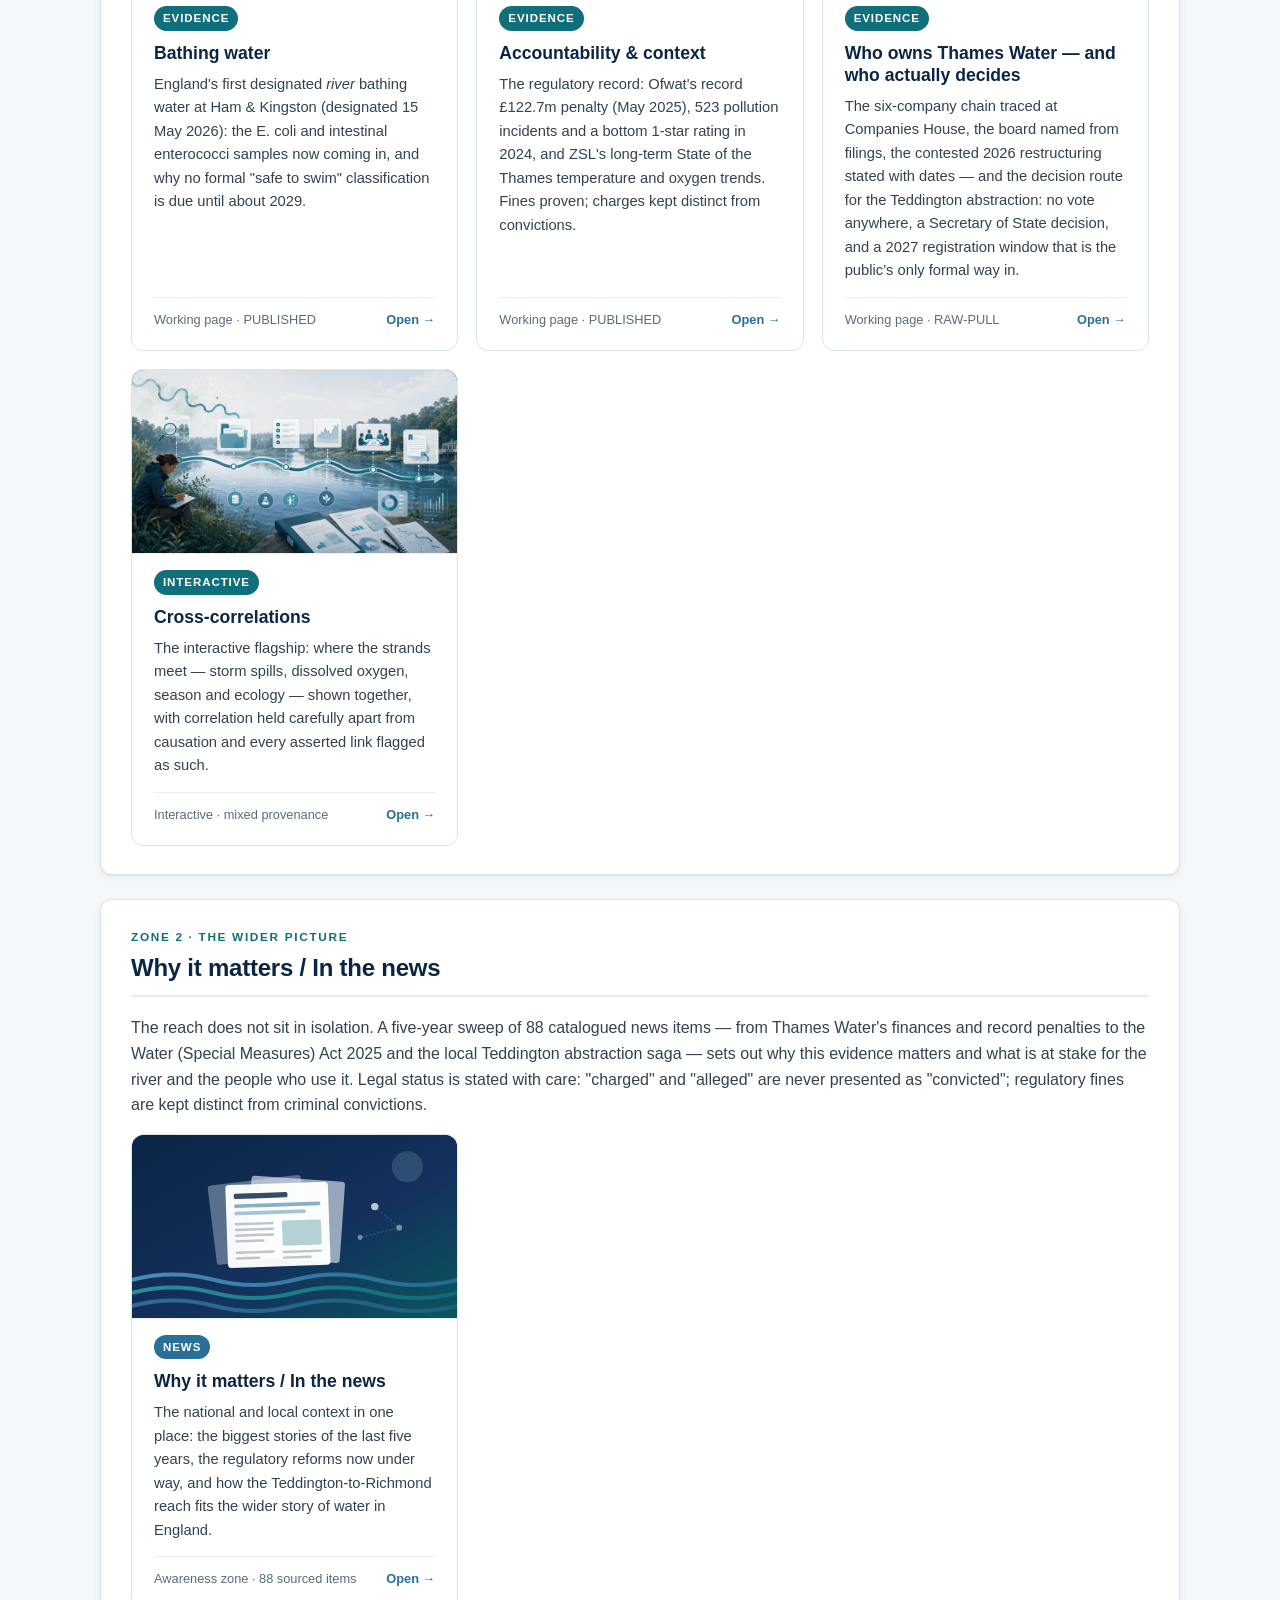
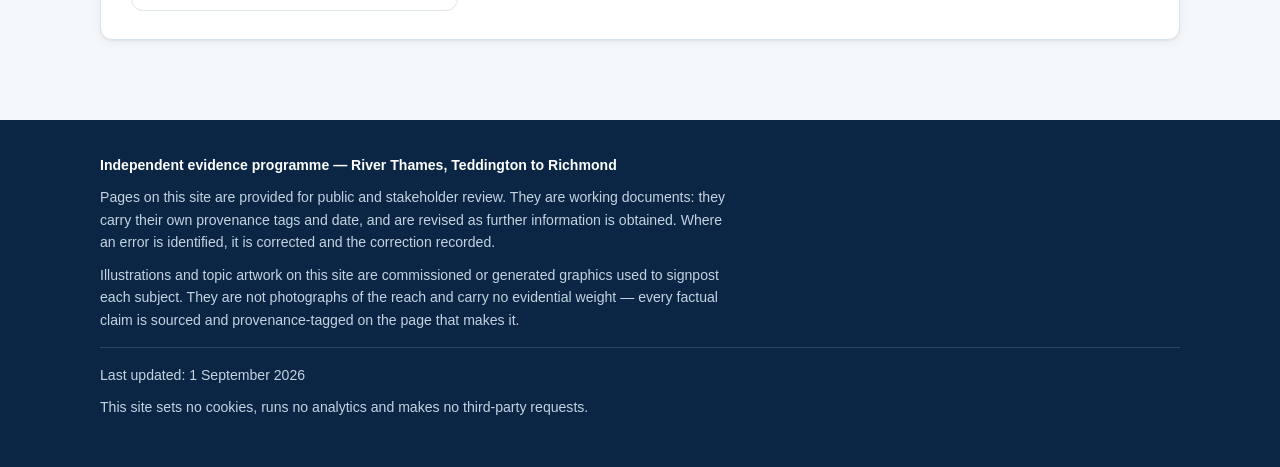
==== commit 947d2a9b: "Fix front page: move ownership and invertebrates cards from nav into the evidence grid" ====
--- a/index.html
+++ b/index.html
@@ -50,39 +50,13 @@
             <a href="/docs/bathing.html">Bathing water</a>
             <p class="submenu-h">Wildlife</p>
             <a href="/docs/fish.html">Fish &amp; aquatic ecology</a>
+            <a href="/docs/invertebrates.html">Invertebrates</a>
             <a href="/docs/birds-biodiversity.html">Birds &amp; biodiversity</a>
             <p class="submenu-h">Analysis</p>
             <a href="/docs/accountability.html">Accountability &amp; context</a>
             <a href="/docs/ownership.html">Ownership &amp; who decides</a>
             <a href="/docs/correlations.html">Cross-correlations</a>
           </div>
-        </li>
-        <li class="doc-card">
-          <div class="thumb">
-            <img src="/images/topics/topic-why-it-matters-news.svg" width="800" height="450" loading="lazy" alt="">
-          </div>
-          <span class="tag">Evidence</span>
-          <h3><a href="/docs/ownership.html">Who owns Thames Water &mdash; and who actually decides</a></h3>
-          <p>
-            The six-company chain traced at Companies House, the board named from filings, the contested
-            2026 restructuring stated with dates &mdash; and the decision route for the Teddington
-            abstraction: no vote anywhere, a Secretary of State decision, and a 2027 registration
-            window that is the public&rsquo;s only formal way in.
-          </p>
-          <p class="foot"><span>Working page &middot; RAW-PULL</span><span class="open">Open &rarr;</span></p>
-        </li>
-        <li class="doc-card">
-          <div class="thumb">
-            <img src="/images/topics/topic-fish-aquatic-ecology.svg" width="800" height="450" loading="lazy" alt="">
-          </div>
-          <span class="tag">Evidence</span>
-          <h3><a href="/docs/invertebrates.html">Invertebrates &amp; the brackish transition</a></h3>
-          <p>
-            Two EA stations in the same tidal water body, worked with the same net: one publishes a full
-            suite of biological indices, the other publishes none across 102 samples and 21 unbroken
-            years. A data-architecture finding, not a pollution finding.
-          </p>
-          <p class="foot"><span>Working page &middot; RAW-PULL</span><span class="open">Open &rarr;</span></p>
         </li>
         <li><a href="/#status">Status</a></li>
         <li><a href="/why-it-matters.html">Why it matters</a></li>
@@ -164,7 +138,7 @@
 
       <div class="tiles">
         <div class="tile">
-          <div class="stat">9</div>
+          <div class="stat">10</div>
           <div class="stat-label">evidence pages published, each figure carrying a citation and a provenance tag.</div>
           <div class="src">This site <span class="prov pub">PUBLISHED</span></div>
         </div>
@@ -189,7 +163,7 @@
         <li class="pstat pstat--live">
           <span class="pstat-pill">Published</span>
           <span class="pstat-name">Evidence pages</span>
-          <span class="pstat-note">Nine pages published, each sourced and provenance-tagged.</span>
+          <span class="pstat-note">Ten pages published, each sourced and provenance-tagged.</span>
         </li>
         <li class="pstat pstat--live">
           <span class="pstat-pill">Published</span>
@@ -206,10 +180,10 @@
           <span class="pstat-name">Cross-correlations</span>
           <span class="pstat-note">One interactive page live; the remaining correlations are being built and will state their own limits.</span>
         </li>
-        <li class="pstat pstat--progress">
-          <span class="pstat-pill">In progress</span>
+        <li class="pstat pstat--live">
+          <span class="pstat-pill">Published</span>
           <span class="pstat-name">Invertebrates &amp; the brackish transition</span>
-          <span class="pstat-note">Analysis complete, page not yet written.</span>
+          <span class="pstat-note">Published 31 Aug 2026 — the two-station asymmetry documented from the EA&rsquo;s own open data.</span>
         </li>
         <li class="pstat pstat--open">
           <span class="pstat-pill">Not started</span>
@@ -234,7 +208,7 @@
       </ul>
 
       <p class="note">
-        Status as at <time datetime="2026-08-31">31 August 2026</time>. This board is maintained
+        Status as at <time datetime="2026-09-01">1 September 2026</time>. This board is maintained
         alongside the work rather than written up afterwards; where something is not started, it
         says so.
       </p>
@@ -329,7 +303,7 @@
       <p class="kicker">Zone 1 · The evidence base</p>
       <h2 id="evidence-h">Evidence</h2>
       <p>
-        Eight self-contained evidence pages, each built directly from primary data and every figure
+        Ten self-contained evidence pages, each built directly from primary data and every figure
         tagged with its provenance — <strong>RAW-PULL</strong> (data we downloaded and parsed),
         <strong>PUBLISHED</strong> (quoted from an official source), <strong>DERIVED</strong>
         (our inference from a stated rule) or <strong>ACCESS-BLOCKED</strong> (public in a browser
@@ -406,6 +380,20 @@
 
         <li class="doc-card">
           <div class="thumb">
+            <img src="/images/topics/topic-fish-aquatic-ecology.svg" width="800" height="450" loading="lazy" alt="">
+          </div>
+          <span class="tag">Evidence</span>
+          <h3><a href="/docs/invertebrates.html">Invertebrates &amp; the brackish transition</a></h3>
+          <p>
+            Two EA stations in the same tidal water body, worked with the same net: one publishes a full
+            suite of biological indices, the other publishes none across 102 samples and 21 unbroken
+            years. A data-architecture finding, not a pollution finding.
+          </p>
+          <p class="foot"><span>Working page &middot; RAW-PULL</span><span class="open">Open &rarr;</span></p>
+        </li>
+
+        <li class="doc-card">
+          <div class="thumb">
             <img src="/images/topics/topic-birds-biodiversity.svg" width="800" height="450" loading="lazy" alt="">
           </div>
           <span class="tag">Evidence</span>
@@ -447,6 +435,21 @@
             temperature and oxygen trends. Fines proven; charges kept distinct from convictions.
           </p>
           <p class="foot"><span>Working page · PUBLISHED</span><span class="open">Open →</span></p>
+        </li>
+
+        <li class="doc-card">
+          <div class="thumb">
+            <img src="/images/topics/topic-why-it-matters-news.svg" width="800" height="450" loading="lazy" alt="">
+          </div>
+          <span class="tag">Evidence</span>
+          <h3><a href="/docs/ownership.html">Who owns Thames Water &mdash; and who actually decides</a></h3>
+          <p>
+            The six-company chain traced at Companies House, the board named from filings, the contested
+            2026 restructuring stated with dates &mdash; and the decision route for the Teddington
+            abstraction: no vote anywhere, a Secretary of State decision, and a 2027 registration
+            window that is the public&rsquo;s only formal way in.
+          </p>
+          <p class="foot"><span>Working page &middot; RAW-PULL</span><span class="open">Open &rarr;</span></p>
         </li>
 
         <li class="doc-card">
@@ -515,7 +518,7 @@
       every factual claim is sourced and provenance-tagged on the page that makes it.
     </p>
     <div class="rule"></div>
-    <p>Last updated: <time datetime="2026-08-15">15 August 2026</time></p>
+    <p>Last updated: <time datetime="2026-09-01">1 September 2026</time></p>
     <p>This site sets no cookies, runs no analytics and makes no third-party requests.</p>
   </div>
 </footer>
